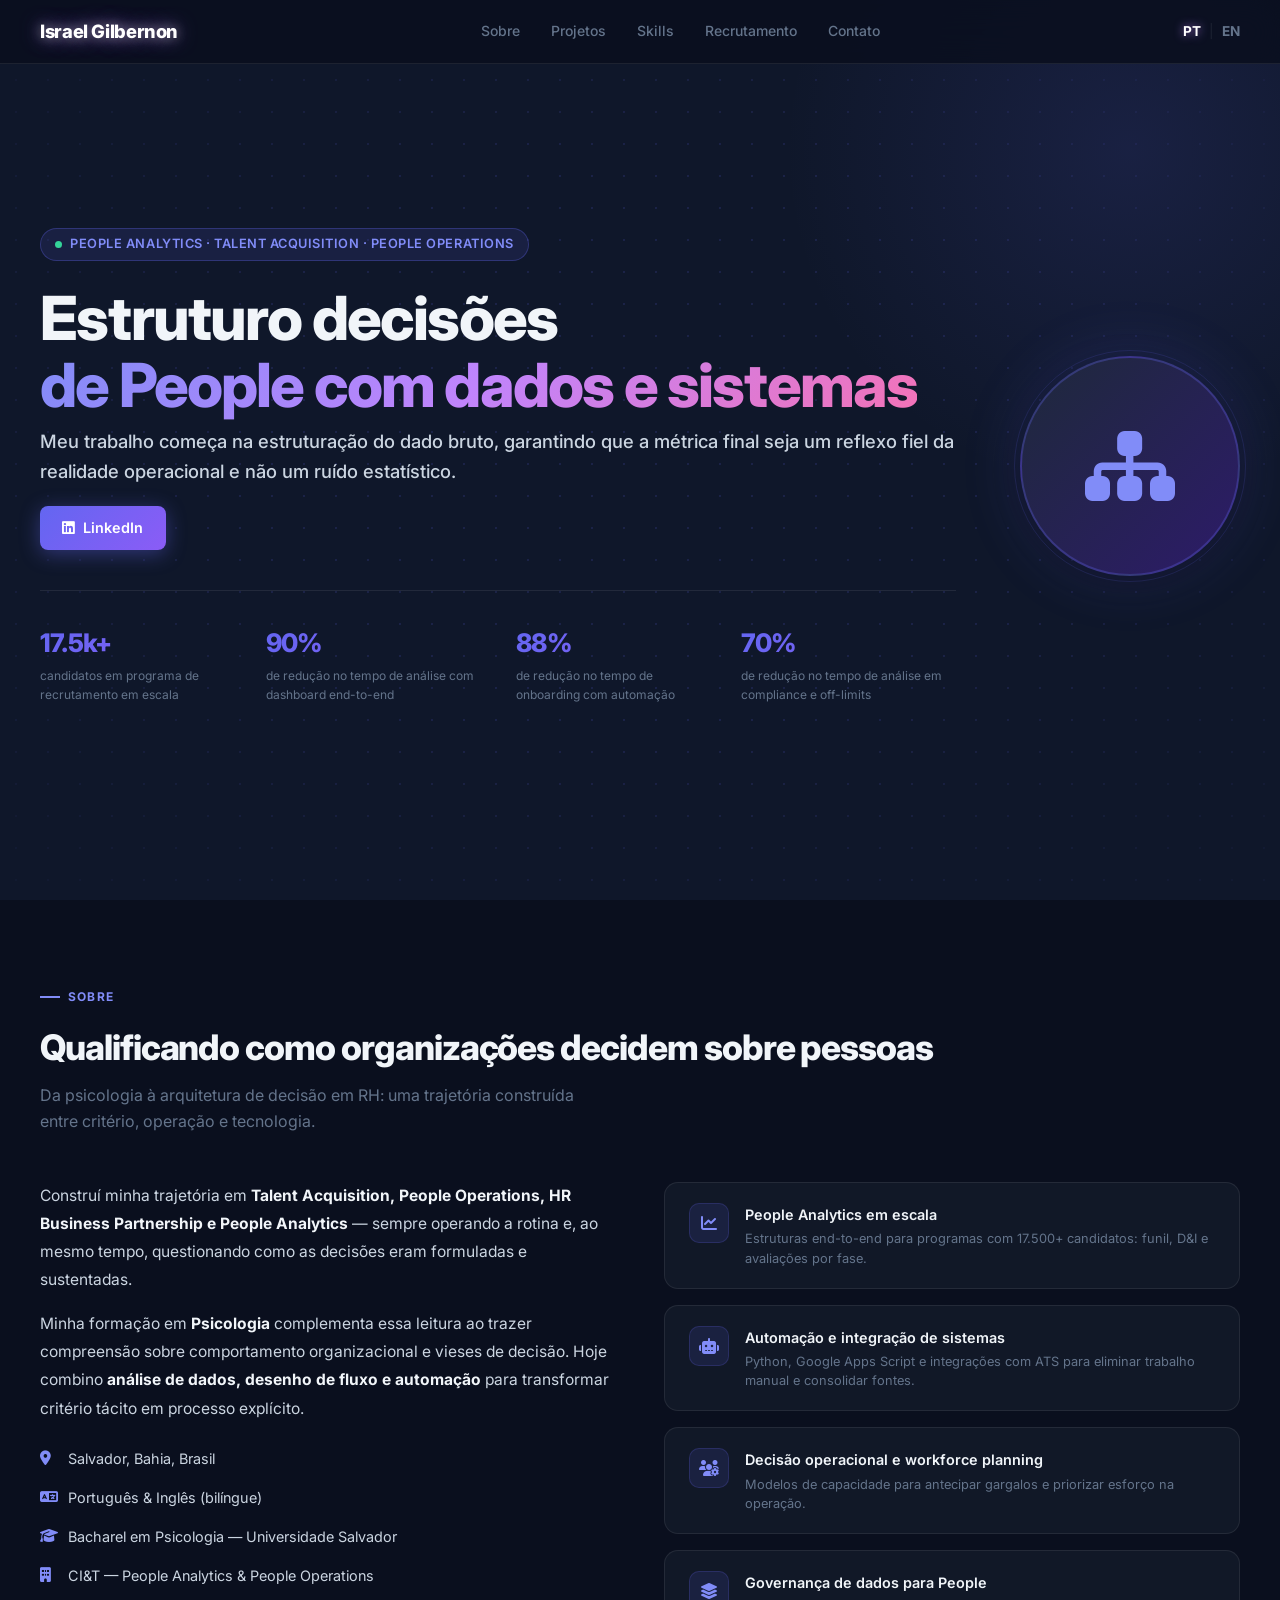
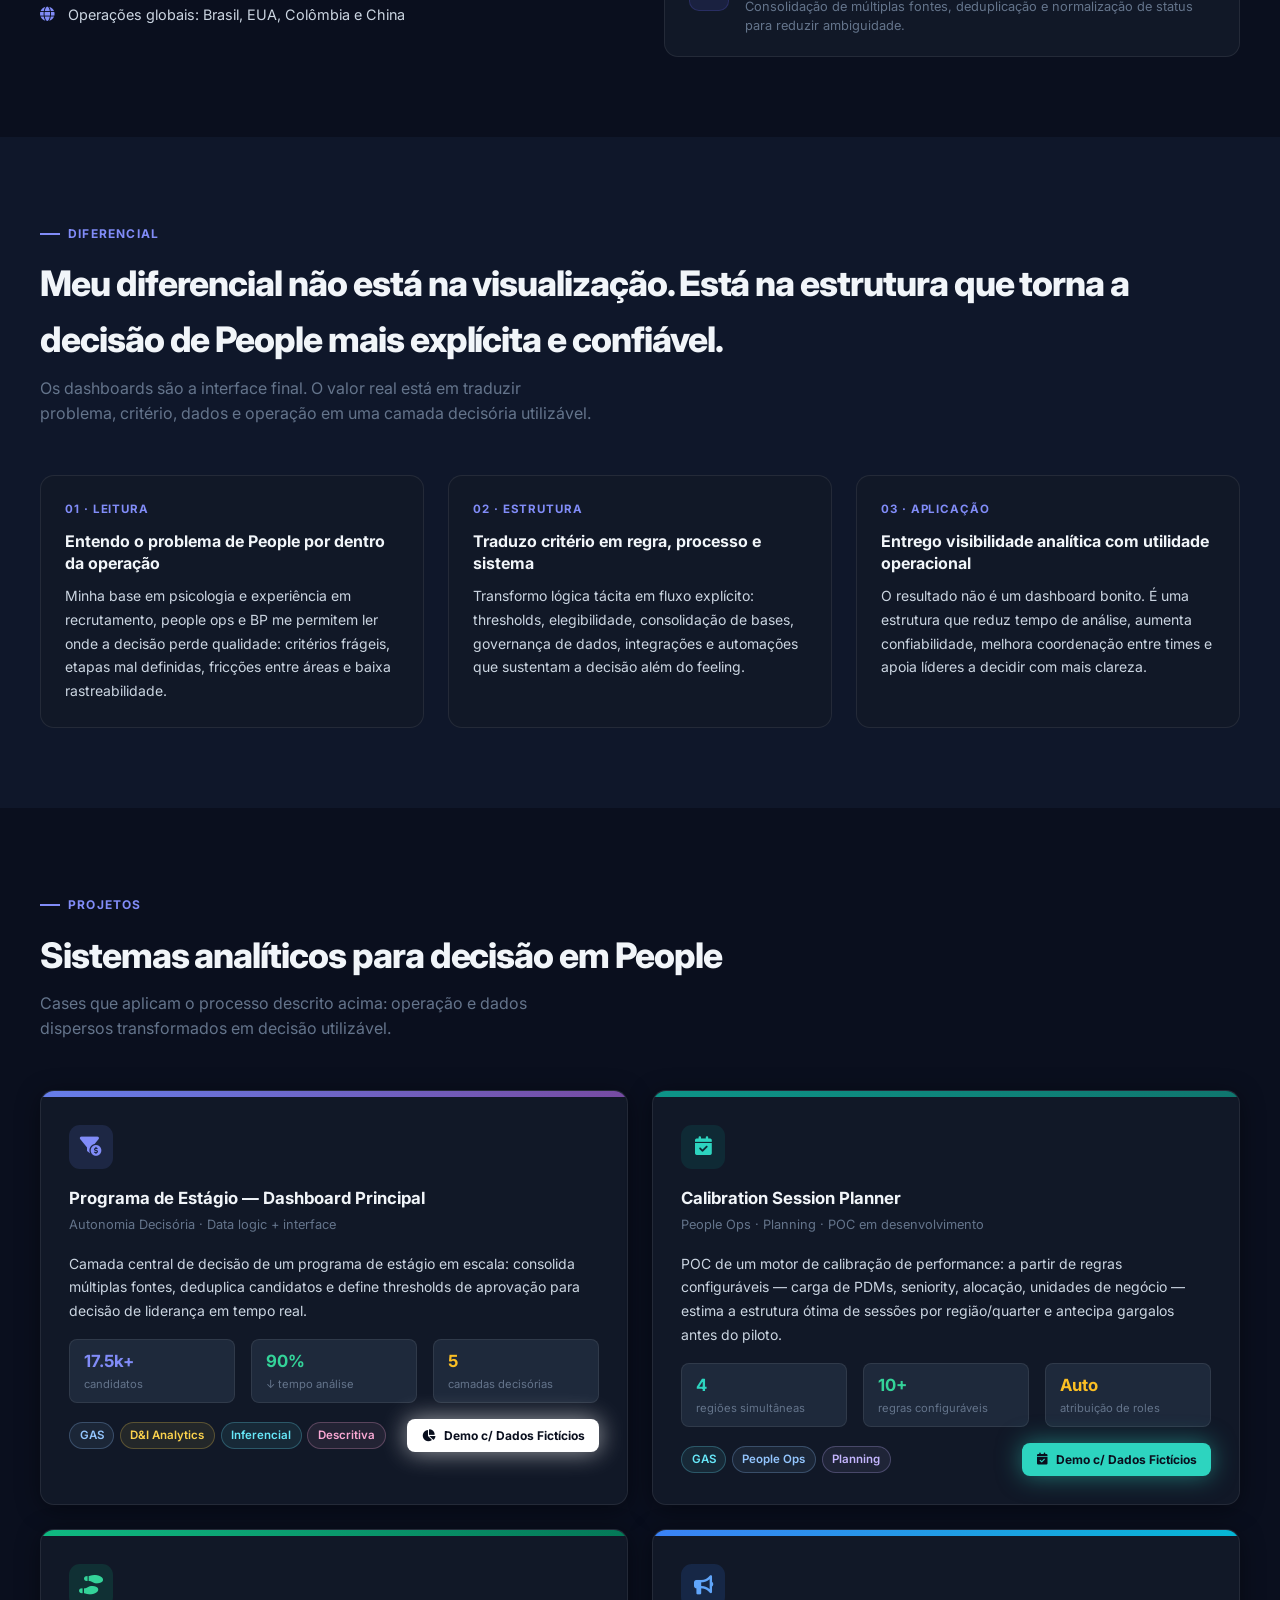
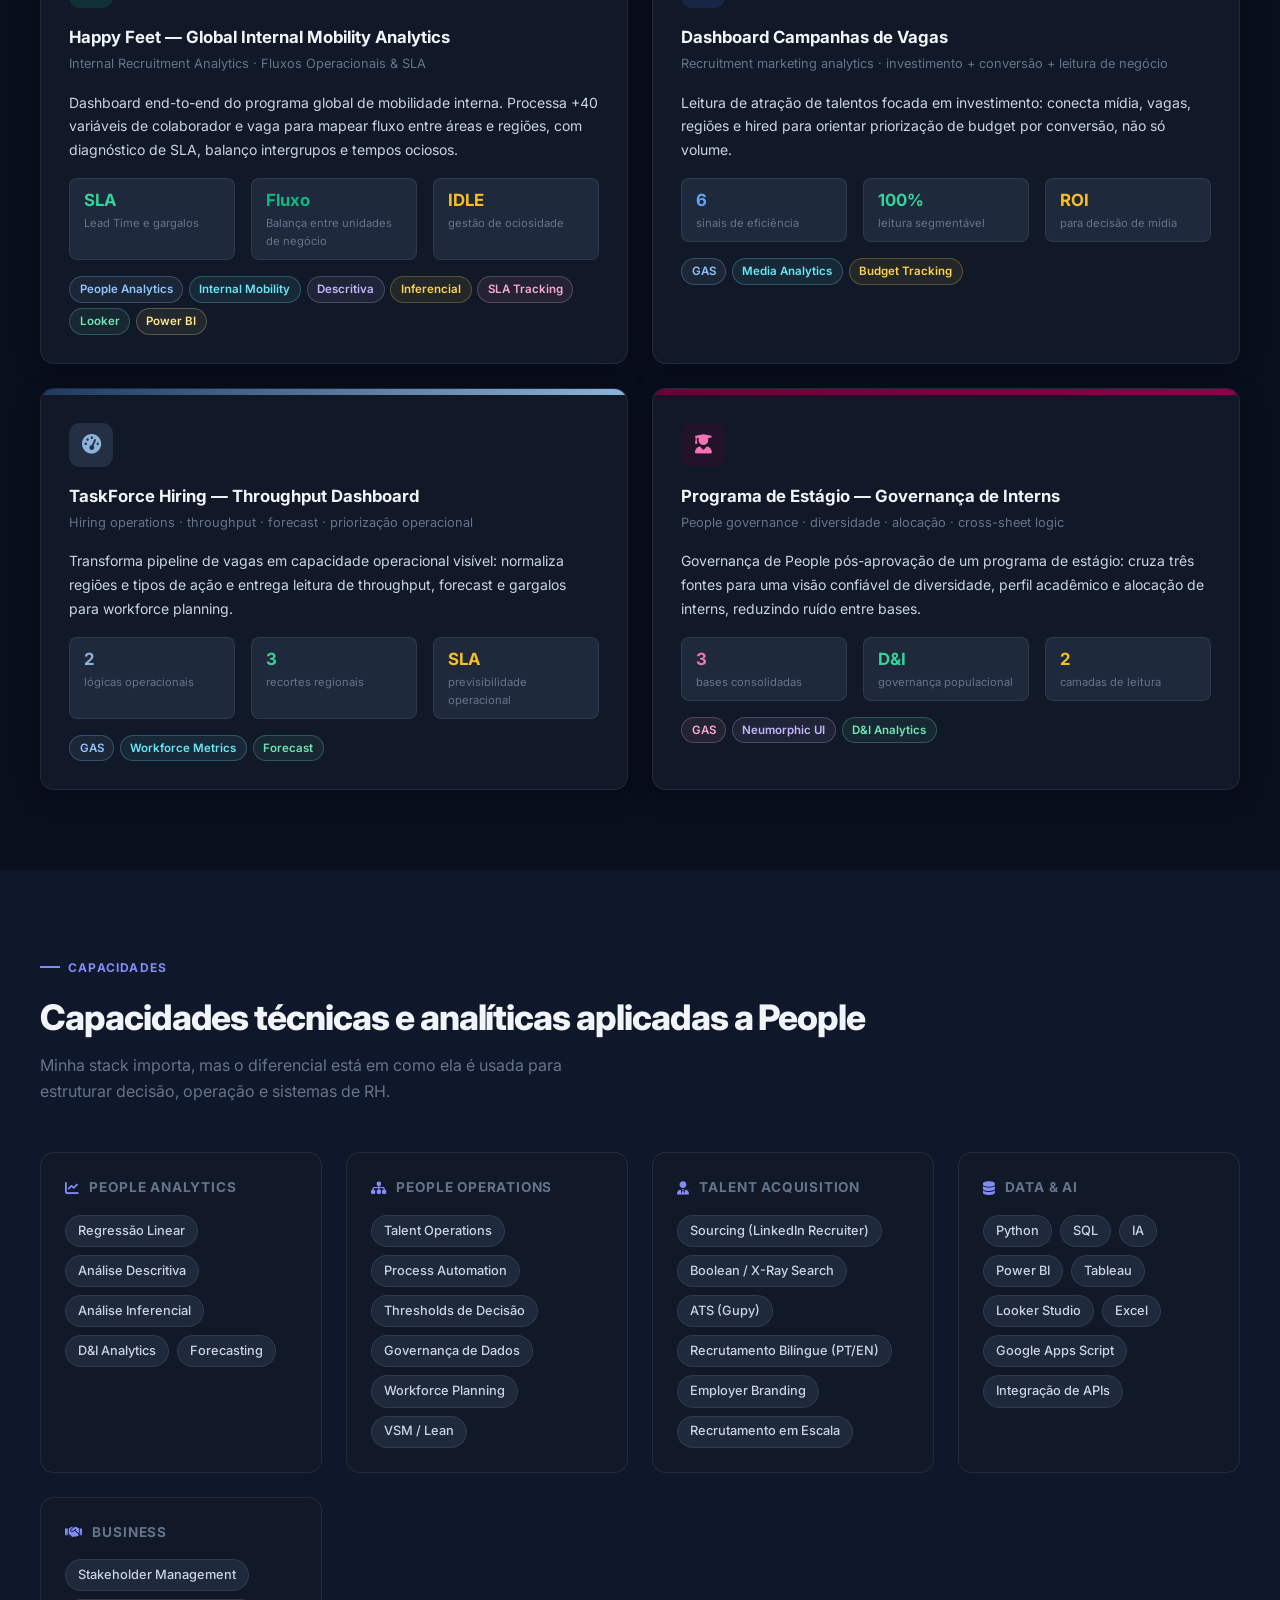
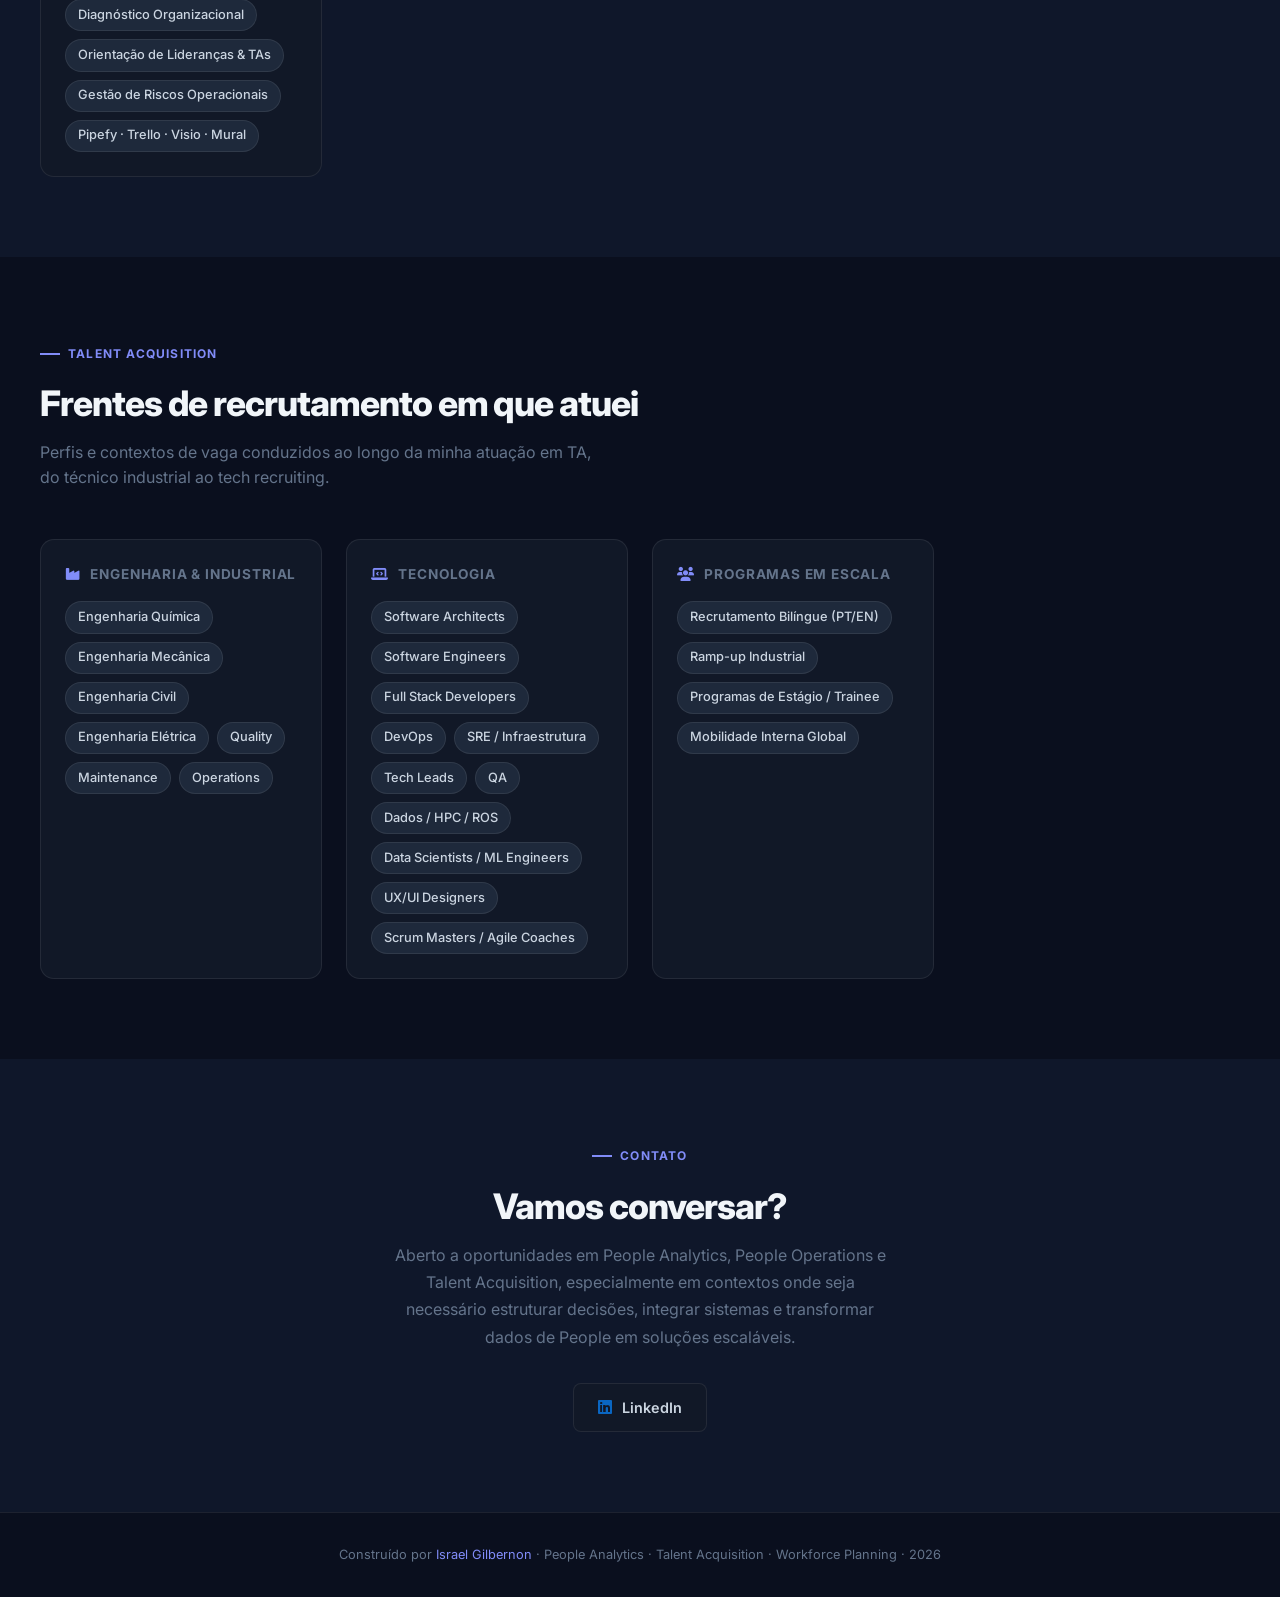
==== index.html @ f318d3e5 "Update index.html" ====
<!DOCTYPE html>
<html lang="pt-BR">
<head>
  <meta charset="UTF-8">
  <meta name="viewport" content="width=device-width, initial-scale=1.0">
  <title>Israel Gilbernon — People Analytics & Talent Acquisition</title>
  <link href="https://fonts.googleapis.com/css2?family=Inter:wght@300;400;500;600;700;800&display=swap" rel="stylesheet">
  <link rel="stylesheet" href="https://cdnjs.cloudflare.com/ajax/libs/font-awesome/6.5.0/css/all.min.css">
  <style>
    /* ═══════════════════════════════════════════════════════
       TOKENS
    ═══════════════════════════════════════════════════════ */
    :root {
      --bg:          #0a0f1e;
      --bg-2:        #0f172a;
      --bg-card:     #111827;
      --bg-card-2:   #1e293b;
      --border:      rgba(255,255,255,0.08);
      --border-h:    rgba(255,255,255,0.16);
      --text:        #f1f5f9;
      --text-mid:    #cbd5e1;
      --text-muted:  #64748b;
      --accent:      #818cf8;
      --accent-2:    #6366f1;
      --accent-glow: rgba(99,102,241,0.25);
      --success:     #34d399;
      --warning:     #fbbf24;
      --danger:      #f87171;
      --pink:        #f472b6;
      --cyan:        #22d3ee;
      --grad-1: linear-gradient(135deg, #667eea 0%, #764ba2 100%);
      --grad-2: linear-gradient(135deg, #6366f1 0%, #8b5cf6 100%);
      --grad-hero: linear-gradient(135deg, #0a0f1e 0%, #0f172a 50%, #1a0a2e 100%);
      --radius: 14px;
      --radius-sm: 8px;
      --shadow-card: 0 4px 24px rgba(0,0,0,0.4);
    }

    *, *::before, *::after { margin: 0; padding: 0; box-sizing: border-box; }

    html { scroll-behavior: smooth; }

    body {
      font-family: 'Inter', -apple-system, BlinkMacSystemFont, sans-serif;
      background: var(--bg);
      color: var(--text);
      line-height: 1.6;
      overflow-x: hidden;
    }

    /* ═══ SCROLLBAR ═══ */
    ::-webkit-scrollbar { width: 6px; }
    ::-webkit-scrollbar-track { background: var(--bg-2); }
    ::-webkit-scrollbar-thumb { background: var(--accent-2); border-radius: 3px; }

    /* ═══════════════════════════════════════════════════════
       NAV
    ═══════════════════════════════════════════════════════ */
    .nav {
      position: fixed; top: 0; left: 0; right: 0; z-index: 1000;
      background: rgba(10,15,30,0.85);
      backdrop-filter: blur(16px);
      border-bottom: 1px solid var(--border);
      padding: 0 2rem;
      height: 64px;
      display: flex; align-items: center;
      transition: background 0.3s;
    }
    .nav-inner {
      max-width: 1200px; margin: 0 auto; width: 100%;
      display: flex; justify-content: space-between; align-items: center;
    }
    .nav-logo {
      font-weight: 800; font-size: 1.15rem; letter-spacing: -0.02em;
      color: #ffffff;
      text-decoration: none;
      text-shadow: 0 0 12px rgba(255, 255, 255, 0.4), 0 0 20px rgba(192, 132, 252, 0.7);
    }
    .nav-links { display: flex; gap: 0.25rem; list-style: none; }
    .nav-links a {
      display: block; padding: 0.4rem 0.85rem;
      color: var(--text-muted); font-size: 0.875rem; font-weight: 500;
      text-decoration: none; border-radius: 6px;
      transition: color 0.2s, background 0.2s;
    }
    .nav-links a:hover { color: var(--text); background: var(--bg-card-2); }
    
    .lang-switch {
      display: flex; gap: 0.5rem; align-items: center; font-size: 0.85rem; font-weight: 700;
    }
    .lang-switch a {
      color: var(--text-muted); text-decoration: none; transition: 0.3s;
    }
    .lang-switch a.active, .lang-switch a:hover {
      color: #fff; text-shadow: 0 0 10px rgba(192, 132, 252, 0.8);
    }
    .lang-separator { color: var(--border); font-weight: 400; }

    /* ═══════════════════════════════════════════════════════
       HERO
    ═══════════════════════════════════════════════════════ */
    .hero {
      min-height: 100vh;
      background: var(--grad-hero);
      display: flex; align-items: center;
      padding: 6rem 2rem 4rem;
      position: relative; overflow: hidden;
    }
    /* grid dots background */
    .hero::before {
      content: '';
      position: absolute; inset: 0;
      background-image: radial-gradient(rgba(99,102,241,0.15) 1px, transparent 1px);
      background-size: 32px 32px;
      mask-image: radial-gradient(ellipse 80% 80% at 50% 50%, black 40%, transparent 100%);
    }
    /* glow orbs */
    .hero::after {
      content: '';
      position: absolute;
      width: 700px; height: 700px;
      background: radial-gradient(circle, rgba(99,102,241,0.12) 0%, transparent 70%);
      top: -200px; right: -200px;
      pointer-events: none;
    }
    .hero-inner {
      max-width: 1200px; margin: 0 auto; width: 100%;
      position: relative; z-index: 1;
      display: grid; grid-template-columns: 1fr auto; gap: 4rem; align-items: center;
    }
    .hero-badge {
      display: inline-flex; align-items: center; gap: 0.5rem;
      background: rgba(99,102,241,0.12); border: 1px solid rgba(99,102,241,0.3);
      color: var(--accent); padding: 0.35rem 0.9rem;
      border-radius: 100px; font-size: 0.8rem; font-weight: 600;
      letter-spacing: 0.04em; text-transform: uppercase;
      margin-bottom: 1.5rem;
    }
    .hero-badge span { width: 7px; height: 7px; background: var(--success); border-radius: 50%; animation: pulse 2s infinite; }
    @keyframes pulse { 0%,100% { opacity:1; transform:scale(1); } 50% { opacity:0.5; transform:scale(1.3); } }

    .hero h1 {
      font-size: clamp(2.4rem, 5vw, 3.8rem);
      font-weight: 800; letter-spacing: -0.03em;
      line-height: 1.1; margin-bottom: 0.5rem;
    }
    .hero h1 .grad {
      background: linear-gradient(135deg, #818cf8 0%, #c084fc 50%, #f472b6 100%);
      background-clip: text; -webkit-background-clip: text; -webkit-text-fill-color: transparent;
    }
    .hero-subtitle {
      font-size: 1.15rem; color: var(--text-mid); font-weight: 500;
      margin-bottom: 1.25rem;
    }
    .hero-desc {
      font-size: 1rem; color: var(--text-muted); max-width: 580px;
      line-height: 1.7; margin-bottom: 2rem;
    }
    .hero-ctas { display: flex; gap: 0.75rem; flex-wrap: wrap; }
    .btn {
      display: inline-flex; align-items: center; gap: 0.5rem;
      padding: 0.65rem 1.4rem; border-radius: var(--radius-sm);
      font-size: 0.9rem; font-weight: 600; text-decoration: none;
      transition: all 0.2s; cursor: pointer; border: none;
    }
    .btn-primary {
      background: var(--grad-2); color: white;
      box-shadow: 0 4px 20px rgba(99,102,241,0.4);
    }
    .btn-primary:hover { transform: translateY(-2px); box-shadow: 0 8px 30px rgba(99,102,241,0.5); }
    .btn-ghost {
      background: rgba(255,255,255,0.06); color: var(--text-mid);
      border: 1px solid var(--border);
    }
    .btn-ghost:hover { background: rgba(255,255,255,0.1); color: var(--text); border-color: var(--border-h); }

    .hero-stats {
      display: flex; gap: 2rem; margin-top: 2.5rem;
      padding-top: 2rem; border-top: 1px solid var(--border);
    }
    .hero-stat-num {
      font-size: 1.6rem; font-weight: 800; letter-spacing: -0.03em;
      background: var(--grad-2); background-clip: text; -webkit-background-clip: text; -webkit-text-fill-color: transparent;
    }
    .hero-stat-label { font-size: 0.75rem; color: var(--text-muted); margin-top: 2px; }

    .hero-avatar {
      width: 220px; height: 220px; border-radius: 50%;
      background: linear-gradient(135deg, #1e293b, #2d1b69);
      border: 2px solid rgba(99,102,241,0.3);
      display: flex; align-items: center; justify-content: center;
      font-size: 5rem; color: var(--accent);
      box-shadow: 0 0 60px rgba(99,102,241,0.2), var(--shadow-card);
      flex-shrink: 0; position: relative;
    }
    .hero-avatar::after {
      content: '';
      position: absolute; inset: -8px;
      border-radius: 50%;
      border: 1px solid rgba(99,102,241,0.15);
    }

    /* ═══════════════════════════════════════════════════════
       SHARED SECTION STYLES
    ═══════════════════════════════════════════════════════ */
    section { padding: 5rem 2rem; }
    section:nth-child(even) { background: var(--bg-2); }

    .section-inner { max-width: 1200px; margin: 0 auto; }

    .section-label {
      display: inline-flex; align-items: center; gap: 0.5rem;
      font-size: 0.75rem; font-weight: 700; letter-spacing: 0.1em;
      text-transform: uppercase; color: var(--accent);
      margin-bottom: 0.75rem;
    }
    .section-label::before {
      content: ''; display: block; width: 20px; height: 2px;
      background: var(--accent);
    }
    .section-title {
      font-size: clamp(1.6rem, 3vw, 2.2rem);
      font-weight: 800; letter-spacing: -0.03em; margin-bottom: 0.5rem;
    }
    .section-sub {
      color: var(--text-muted); font-size: 1rem; max-width: 560px; margin-bottom: 3rem;
    }

    /* ═══════════════════════════════════════════════════════
       ABOUT
    ═══════════════════════════════════════════════════════ */
    .about-grid {
      display: grid; grid-template-columns: 1fr 1fr; gap: 3rem; align-items: start;
    }
    .about-text p {
      color: var(--text-mid); line-height: 1.8; margin-bottom: 1rem; font-size: 0.975rem;
    }
    .about-text p strong { color: var(--text); }
    .about-facts { display: flex; flex-direction: column; gap: 1rem; margin-top: 1.5rem; }
    .about-fact {
      display: flex; align-items: center; gap: 0.75rem;
      font-size: 0.9rem; color: var(--text-mid);
    }
    .about-fact i { color: var(--accent); width: 16px; }

    .about-highlights { display: flex; flex-direction: column; gap: 1rem; }
    .highlight-card {
      background: var(--bg-card); border: 1px solid var(--border);
      border-radius: var(--radius); padding: 1.25rem 1.5rem;
      display: flex; gap: 1rem; align-items: flex-start;
      transition: border-color 0.2s, transform 0.2s;
    }
    .highlight-card:hover { border-color: var(--border-h); transform: translateX(4px); }
    .highlight-icon {
      width: 40px; height: 40px; border-radius: 10px;
      background: rgba(99,102,241,0.12); border: 1px solid rgba(99,102,241,0.2);
      display: flex; align-items: center; justify-content: center;
      color: var(--accent); font-size: 1rem; flex-shrink: 0;
    }
    .highlight-title { font-weight: 600; font-size: 0.9rem; margin-bottom: 0.2rem; }
    .highlight-desc { font-size: 0.8rem; color: var(--text-muted); line-height: 1.5; }

    /* ═══════════════════════════════════════════════════════
       DIFFERENTIAL
    ═══════════════════════════════════════════════════════ */
    .differential-grid {
      display: grid; grid-template-columns: repeat(3, 1fr); gap: 1.5rem;
    }
    .differential-card {
      background: var(--bg-card); border: 1px solid var(--border);
      border-radius: var(--radius); padding: 1.5rem;
      transition: border-color 0.2s, transform 0.2s;
    }
    .differential-card:hover { border-color: var(--border-h); transform: translateY(-3px); }
    .differential-step {
      font-size: 0.72rem; font-weight: 700; letter-spacing: 0.08em;
      text-transform: uppercase; color: var(--accent);
      margin-bottom: 0.8rem;
    }
    .differential-title {
      font-size: 1rem; font-weight: 700; line-height: 1.35;
      margin-bottom: 0.6rem;
    }
    .differential-desc {
      font-size: 0.875rem; color: var(--text-mid); line-height: 1.7;
    }

    /* ═══════════════════════════════════════════════════════
       TAGS
    ═══════════════════════════════════════════════════════ */
    .tag {
      font-size: 0.72rem; font-weight: 600; padding: 0.2rem 0.6rem;
      border-radius: 100px; border: 1px solid;
    }
    .tag-blue   { color: #93c5fd; border-color: rgba(147,197,253,0.25); background: rgba(147,197,253,0.08); }
    .tag-purple { color: #c4b5fd; border-color: rgba(196,181,253,0.25); background: rgba(196,181,253,0.08); }
    .tag-green  { color: #6ee7b7; border-color: rgba(110,231,183,0.25); background: rgba(110,231,183,0.08); }
    .tag-orange { color: #fcd34d; border-color: rgba(252,211,77,0.25);  background: rgba(252,211,77,0.08); }
    .tag-pink   { color: #f9a8d4; border-color: rgba(249,168,212,0.25); background: rgba(249,168,212,0.08); }
    .tag-cyan   { color: #67e8f9; border-color: rgba(103,232,249,0.25); background: rgba(103,232,249,0.08); }
    .tag-yellow { color: #fde68a; border-color: rgba(253,230,138,0.25); background: rgba(253,230,138,0.08); }

    /* ═══════════════════════════════════════════════════════
       PROJECTS
    ═══════════════════════════════════════════════════════ */
    .projects-grid {
      display: grid; grid-template-columns: repeat(auto-fill, minmax(520px, 1fr)); gap: 1.5rem;
    }
    .project-card {
      background: var(--bg-card); border: 1px solid var(--border);
      border-radius: var(--radius); overflow: hidden;
      box-shadow: var(--shadow-card);
      display: flex; flex-direction: column;
    }
    .project-banner {
      height: 6px;
    }
    .project-body { padding: 1.75rem; flex: 1; display: flex; flex-direction: column; gap: 1rem; }
    .project-header { display: flex; justify-content: space-between; align-items: flex-start; }
    .project-icon {
      width: 44px; height: 44px; border-radius: 11px;
      display: flex; align-items: center; justify-content: center;
      font-size: 1.2rem;
    }
    .project-title { font-weight: 700; font-size: 1.05rem; margin-bottom: 0.2rem; }
    .project-subtitle { font-size: 0.8rem; color: var(--text-muted); }
    .project-desc { font-size: 0.875rem; color: var(--text-mid); line-height: 1.7; }
    .project-metrics {
      display: flex; gap: 1rem; flex-wrap: wrap;
    }
    .project-metric {
      background: var(--bg-card-2); border: 1px solid var(--border);
      border-radius: 8px; padding: 0.5rem 0.85rem; flex: 1; min-width: 90px;
    }
    .project-metric-val { font-size: 1.05rem; font-weight: 700; }
    .project-metric-label { font-size: 0.7rem; color: var(--text-muted); margin-top: 1px; }
    .project-footer { display: flex; justify-content: space-between; align-items: center; flex-wrap: wrap; gap: 0.5rem; }
    .project-stack { display: flex; flex-wrap: wrap; gap: 0.35rem; }

    /* ═══════════════════════════════════════════════════════
       SKILLS
    ═══════════════════════════════════════════════════════ */
    .skills-grid { display: grid; grid-template-columns: repeat(auto-fill, minmax(260px, 1fr)); gap: 1.5rem; }
    .skills-group {
      background: var(--bg-card); border: 1px solid var(--border);
      border-radius: var(--radius); padding: 1.5rem;
      transition: border-color 0.2s;
    }
    .skills-group:hover { border-color: var(--border-h); }
    .skills-group-title {
      display: flex; align-items: center; gap: 0.6rem;
      font-size: 0.85rem; font-weight: 700; color: var(--text-muted);
      text-transform: uppercase; letter-spacing: 0.06em;
      margin-bottom: 1rem;
    }
    .skills-group-title i { color: var(--accent); }
    .skills-list { display: flex; flex-wrap: wrap; gap: 0.5rem; }
    .skill-pill {
      font-size: 0.8rem; font-weight: 500; padding: 0.3rem 0.75rem;
      border-radius: 100px; background: var(--bg-card-2);
      border: 1px solid var(--border); color: var(--text-mid);
      transition: all 0.15s;
    }
    .skill-pill:hover { border-color: var(--accent-2); color: var(--accent); background: rgba(99,102,241,0.08); }

    /* ═══════════════════════════════════════════════════════
       CONTACT
    ═══════════════════════════════════════════════════════ */
    .contact-wrapper {
      max-width: 720px; margin: 0 auto; text-align: center;
    }
    .contact-links { display: flex; justify-content: center; flex-wrap: wrap; gap: 1rem; margin-top: 2rem; }
    .contact-link {
      display: flex; align-items: center; gap: 0.6rem;
      padding: 0.75rem 1.5rem; border-radius: var(--radius-sm);
      font-size: 0.9rem; font-weight: 600; text-decoration: none;
      background: var(--bg-card); border: 1px solid var(--border);
      color: var(--text-mid); transition: all 0.2s;
    }
    .contact-link:hover { border-color: var(--accent-2); color: var(--accent); background: rgba(99,102,241,0.08); transform: translateY(-2px); }
    .contact-link i { font-size: 1rem; }

    /* ═══════════════════════════════════════════════════════
       FOOTER
    ═══════════════════════════════════════════════════════ */
    footer {
      background: var(--bg); border-top: 1px solid var(--border);
      padding: 2rem; text-align: center;
      font-size: 0.8rem; color: var(--text-muted);
    }
    footer span { color: var(--accent); }

    /* ═══════════════════════════════════════════════════════
       ANIMATIONS
    ═══════════════════════════════════════════════════════ */
    .fade-up {
      opacity: 0; transform: translateY(24px);
      transition: opacity 0.6s ease, transform 0.6s ease;
    }
    .fade-up.visible { opacity: 1; transform: translateY(0); }

    /* ═══════════════════════════════════════════════════════
       RESPONSIVE
    ═══════════════════════════════════════════════════════ */
    @media (max-width: 900px) {
      .hero-inner { grid-template-columns: 1fr; }
      .hero-avatar { display: none; }
      .about-grid { grid-template-columns: 1fr; }
      .differential-grid { grid-template-columns: 1fr; }
      .projects-grid { grid-template-columns: 1fr; }
    }
    @media (max-width: 640px) {
      .hero-stats { flex-wrap: wrap; gap: 1.25rem; }
      .nav-links { display: none; }
    }
  </style>
</head>
<body>

  <!-- ═══ NAV ═══ -->
  <nav class="nav">
    <div class="nav-inner">
      <a class="nav-logo" href="#">Israel Gilbernon</a>
      <ul class="nav-links">
        <li><a href="#sobre">Sobre</a></li>
        <li><a href="#projetos">Projetos</a></li>
        <li><a href="#skills">Skills</a></li>
        <li><a href="#recrutamento">Recrutamento</a></li>
        <li><a href="#contato">Contato</a></li>
      </ul>
      <div class="lang-switch">
        <a href="index.html" class="active">PT</a>
        <span class="lang-separator">|</span>
        <a href="index-en.html">EN</a>
      </div>
    </div>
  </nav>

  <!-- ═══ HERO ═══ -->
  <section class="hero" id="inicio">
    <div class="hero-inner">
      <div class="hero-content">
        <div class="hero-badge">
          <span></span>
          People Analytics · Talent Acquisition · People Operations
        </div>
        <h1>
          Estruturo decisões<br>
          <span class="grad">de People com dados e sistemas</span>
        </h1>
        <div class="hero-subtitle">Meu trabalho começa na estruturação do dado bruto, garantindo que a métrica final seja um reflexo fiel da realidade operacional e não um ruído estatístico.</div>
        <div class="hero-ctas">
          <a class="btn btn-primary" href="https://www.linkedin.com/in/gilbernon" target="_blank" rel="noopener">
            <i class="fab fa-linkedin"></i> LinkedIn
          </a>
        </div>

        <div class="hero-stats">
          <div>
            <div class="hero-stat-num">17.5k+</div>
            <div class="hero-stat-label">candidatos em programa de recrutamento em escala</div>
          </div>
          <div>
            <div class="hero-stat-num">90%</div>
            <div class="hero-stat-label">de redução no tempo de análise com dashboard end-to-end</div>
          </div>
          <div>
            <div class="hero-stat-num">88%</div>
            <div class="hero-stat-label">de redução no tempo de onboarding com automação</div>
          </div>
          <div>
            <div class="hero-stat-num">70%</div>
            <div class="hero-stat-label">de redução no tempo de análise em compliance e off-limits</div>
          </div>
        </div>

      </div>
      <div class="hero-avatar">
        <i class="fas fa-sitemap"></i>
      </div>
    </div>
  </section>

  <!-- ═══ SOBRE ═══ -->
  <section id="sobre">
    <div class="section-inner">
      <div class="section-label">Sobre</div>
      <h2 class="section-title">Qualificando como organizações decidem sobre pessoas</h2>
      <p class="section-sub">Da psicologia à arquitetura de decisão em RH: uma trajetória construída entre critério, operação e tecnologia.</p>

      <div class="about-grid fade-up">
        <div class="about-text">
          <p>
            Construí minha trajetória em <strong>Talent Acquisition, People Operations, HR Business Partnership e People Analytics</strong> — sempre operando a rotina e, ao mesmo tempo, questionando como as decisões eram formuladas e sustentadas.
          </p>
          <p>
            Minha formação em <strong>Psicologia</strong> complementa essa leitura ao trazer compreensão sobre comportamento organizacional e vieses de decisão. Hoje combino <strong>análise de dados, desenho de fluxo e automação</strong> para transformar critério tácito em processo explícito.
          </p>
          <div class="about-facts">
            <div class="about-fact"><i class="fas fa-map-marker-alt"></i> Salvador, Bahia, Brasil</div>
            <div class="about-fact"><i class="fas fa-language"></i> Português & Inglês (bilíngue)</div>
            <div class="about-fact"><i class="fas fa-graduation-cap"></i> Bacharel em Psicologia — Universidade Salvador</div>
            <div class="about-fact"><i class="fas fa-building"></i> CI&T — People Analytics & People Operations</div>
            <div class="about-fact"><i class="fas fa-globe"></i> Operações globais: Brasil, EUA, Colômbia e China</div>
          </div>
        </div>
        <div class="about-highlights">
          <div class="highlight-card">
            <div class="highlight-icon"><i class="fas fa-chart-line"></i></div>
            <div>
              <div class="highlight-title">People Analytics em escala</div>
              <div class="highlight-desc">Estruturas end-to-end para programas com 17.500+ candidatos: funil, D&I e avaliações por fase.</div>
            </div>
          </div>
          <div class="highlight-card">
            <div class="highlight-icon"><i class="fas fa-robot"></i></div>
            <div>
              <div class="highlight-title">Automação e integração de sistemas</div>
              <div class="highlight-desc">Python, Google Apps Script e integrações com ATS para eliminar trabalho manual e consolidar fontes.</div>
            </div>
          </div>
          <div class="highlight-card">
            <div class="highlight-icon"><i class="fas fa-users-gear"></i></div>
            <div>
              <div class="highlight-title">Decisão operacional e workforce planning</div>
              <div class="highlight-desc">Modelos de capacidade para antecipar gargalos e priorizar esforço na operação.</div>
            </div>
          </div>
          <div class="highlight-card">
            <div class="highlight-icon"><i class="fas fa-layer-group"></i></div>
            <div>
              <div class="highlight-title">Governança de dados para People</div>
              <div class="highlight-desc">Consolidação de múltiplas fontes, deduplicação e normalização de status para reduzir ambiguidade.</div>
            </div>
          </div>
        </div>
      </div>
    </div>
  </section>

  <!-- ═══ DIFERENCIAL ═══ -->
  <section id="diferencial">
    <div class="section-inner">
      <div class="section-label">Diferencial</div>
      <h2 class="section-title">Meu diferencial não está na visualização. Está na estrutura que torna a decisão de People mais explícita e confiável.</h2>
      <p class="section-sub">Os dashboards são a interface final. O valor real está em traduzir problema, critério, dados e operação em uma camada decisória utilizável.</p>

      <div class="differential-grid fade-up">
        <div class="differential-card">
          <div class="differential-step">01 · Leitura</div>
          <div class="differential-title">Entendo o problema de People por dentro da operação</div>
          <div class="differential-desc">Minha base em psicologia e experiência em recrutamento, people ops e BP me permitem ler onde a decisão perde qualidade: critérios frágeis, etapas mal definidas, fricções entre áreas e baixa rastreabilidade.</div>
        </div>
        <div class="differential-card">
          <div class="differential-step">02 · Estrutura</div>
          <div class="differential-title">Traduzo critério em regra, processo e sistema</div>
          <div class="differential-desc">Transformo lógica tácita em fluxo explícito: thresholds, elegibilidade, consolidação de bases, governança de dados, integrações e automações que sustentam a decisão além do feeling.</div>
        </div>
        <div class="differential-card">
          <div class="differential-step">03 · Aplicação</div>
          <div class="differential-title">Entrego visibilidade analítica com utilidade operacional</div>
          <div class="differential-desc">O resultado não é um dashboard bonito. É uma estrutura que reduz tempo de análise, aumenta confiabilidade, melhora coordenação entre times e apoia líderes a decidir com mais clareza.</div>
        </div>
      </div>
    </div>
  </section>

  <!-- ═══ PROJETOS ═══ -->
  <section id="projetos">
    <div class="section-inner">
      <div class="section-label">Projetos</div>
      <h2 class="section-title">Sistemas analíticos para decisão em People</h2>
      <p class="section-sub">Cases que aplicam o processo descrito acima: operação e dados dispersos transformados em decisão utilizável.</p>

      <div class="projects-grid fade-up">

        <!-- NextGen 2026 -->
        <div class="project-card">
          <div class="project-banner" style="background: linear-gradient(90deg, #667eea, #764ba2);"></div>
          <div class="project-body">
            <div class="project-header">
              <div class="project-icon" style="background: rgba(102,126,234,0.15); color: #818cf8;">
                <i class="fas fa-funnel-dollar"></i>
              </div>
            </div>
            <div>
              <div class="project-title">Programa de Estágio — Dashboard Principal</div>
              <div class="project-subtitle">Autonomia Decisória · Data logic + interface</div>
            </div>
            <p class="project-desc">
              Camada central de decisão de um programa de estágio em escala: consolida múltiplas fontes, deduplica candidatos e define thresholds de aprovação para decisão de liderança em tempo real.
            </p>
            <div class="project-metrics">
              <div class="project-metric">
                <div class="project-metric-val" style="color:#818cf8;">17.5k+</div>
                <div class="project-metric-label">candidatos</div>
              </div>
              <div class="project-metric">
                <div class="project-metric-val" style="color:#34d399;">90%</div>
                <div class="project-metric-label">↓ tempo análise</div>
              </div>
              <div class="project-metric">
                <div class="project-metric-val" style="color:#fbbf24;">5</div>
                  <div class="project-metric-label">camadas decisórias</div>
              </div>
            </div>
            <div class="project-footer">
              <div class="project-stack">
                <span class="tag tag-blue">GAS</span>
                <span class="tag tag-orange">D&I Analytics</span>
                <span class="tag tag-cyan">Inferencial</span>
                <span class="tag tag-pink">Descritiva</span>
              </div>
              <a href="nextgen-demo.html" class="btn" style="background: #ffffff; color: #0a0f1e; padding: 0.45rem 0.9rem; font-size: 0.75rem; font-weight: 700; border: none; border-radius: 8px; box-shadow: 0 0 25px rgba(255,255,255,0.6);" onmouseover="this.style.boxShadow='0 0 35px rgba(255,255,255,0.9)'" onmouseout="this.style.boxShadow='0 0 25px rgba(255,255,255,0.6)'">
                <i class="fas fa-chart-pie"></i> Demo c/ Dados Fictícios
              </a>
            </div>
          </div>
        </div>

        <!-- Calibration Session Planner -->
        <div class="project-card">
          <div class="project-banner" style="background: linear-gradient(90deg, #0d9488, #0f766e);"></div>
          <div class="project-body">
            <div class="project-header">
              <div class="project-icon" style="background: rgba(13,148,136,0.15); color: #2dd4bf;">
                <i class="fas fa-calendar-check"></i>
              </div>
            </div>
            <div>
              <div class="project-title">Calibration Session Planner</div>
              <div class="project-subtitle">People Ops · Planning · POC em desenvolvimento</div>
            </div>
            <p class="project-desc">
              POC de um motor de calibração de performance: a partir de regras configuráveis — carga de PDMs, seniority, alocação, unidades de negócio — estima a estrutura ótima de sessões por região/quarter e antecipa gargalos antes do piloto.
            </p>
            <div class="project-metrics">
              <div class="project-metric">
                <div class="project-metric-val" style="color:#2dd4bf;">4</div>
                <div class="project-metric-label">regiões simultâneas</div>
              </div>
              <div class="project-metric">
                <div class="project-metric-val" style="color:#34d399;">10+</div>
                <div class="project-metric-label">regras configuráveis</div>
              </div>
              <div class="project-metric">
                <div class="project-metric-val" style="color:#fbbf24;">Auto</div>
                <div class="project-metric-label">atribuição de roles</div>
              </div>
            </div>
            <div class="project-footer">
              <div class="project-stack">
                <span class="tag tag-cyan">GAS</span>
                <span class="tag tag-blue">People Ops</span>
                <span class="tag tag-purple">Planning</span>
              </div>
              <a href="calibration-demo.html" class="btn" style="background: #2dd4bf; color: #0a0f1e; padding: 0.45rem 0.9rem; font-size: 0.75rem; font-weight: 700; border: none; border-radius: 8px; box-shadow: 0 0 25px rgba(45,212,191,0.5);" onmouseover="this.style.boxShadow='0 0 35px rgba(45,212,191,0.8)'" onmouseout="this.style.boxShadow='0 0 25px rgba(45,212,191,0.5)'">
                <i class="fas fa-calendar-check"></i> Demo c/ Dados Fictícios
              </a>
            </div>
          </div>
        </div>

        <!-- Happy Feet Global Mobility -->
        <div class="project-card">
          <div class="project-banner" style="background: linear-gradient(90deg, #10b981, #047857);"></div>
          <div class="project-body">
            <div class="project-header">
              <div class="project-icon" style="background: rgba(16, 185, 129, 0.15); color: #34d399;">
                <i class="fas fa-shoe-prints"></i>
              </div>
            </div>
            <div>
              <div class="project-title">Happy Feet — Global Internal Mobility Analytics</div>
              <div class="project-subtitle">Internal Recruitment Analytics · Fluxos Operacionais & SLA</div>
            </div>
            <p class="project-desc">
              Dashboard end-to-end do programa global de mobilidade interna. Processa +40 variáveis de colaborador e vaga para mapear fluxo entre áreas e regiões, com diagnóstico de SLA, balanço intergrupos e tempos ociosos.
            </p>
            <div class="project-metrics">
              <div class="project-metric">
                <div class="project-metric-val" style="color:#34d399;">SLA</div>
                  <div class="project-metric-label">Lead Time e gargalos</div>
              </div>
              <div class="project-metric">
                <div class="project-metric-val" style="color:#10b981;">Fluxo</div>
                  <div class="project-metric-label">Balança entre unidades de negócio</div>
              </div>
              <div class="project-metric">
                <div class="project-metric-val" style="color:#fbbf24;">IDLE</div>
                  <div class="project-metric-label">gestão de ociosidade</div>
              </div>
            </div>
            <div class="project-footer">
              <div class="project-stack">
                <span class="tag tag-blue">People Analytics</span>
                <span class="tag tag-cyan">Internal Mobility</span>
                <span class="tag tag-purple">Descritiva</span>
                <span class="tag tag-orange">Inferencial</span>
                <span class="tag tag-pink">SLA Tracking</span>
                <span class="tag tag-green">Looker</span>
                <span class="tag tag-yellow">Power BI</span>
              </div>
            </div>
          </div>
        </div>

        <!-- Dashboard Campanhas -->
        <div class="project-card">
          <div class="project-banner" style="background: linear-gradient(90deg, #3b82f6, #06b6d4);"></div>
          <div class="project-body">
            <div class="project-header">
              <div class="project-icon" style="background: rgba(59,130,246,0.15); color: #60a5fa;">
                <i class="fas fa-bullhorn"></i>
              </div>
            </div>
            <div>
              <div class="project-title">Dashboard Campanhas de Vagas</div>
              <div class="project-subtitle">Recruitment marketing analytics · investimento + conversão + leitura de negócio</div>
            </div>
            <p class="project-desc">
              Leitura de atração de talentos focada em investimento: conecta mídia, vagas, regiões e hired para orientar priorização de budget por conversão, não só volume.
            </p>
            <div class="project-metrics">
              <div class="project-metric">
                <div class="project-metric-val" style="color:#60a5fa;">6</div>
                  <div class="project-metric-label">sinais de eficiência</div>
              </div>
              <div class="project-metric">
                <div class="project-metric-val" style="color:#34d399;">100%</div>
                  <div class="project-metric-label">leitura segmentável</div>
              </div>
              <div class="project-metric">
                <div class="project-metric-val" style="color:#fbbf24;">ROI</div>
                  <div class="project-metric-label">para decisão de mídia</div>
              </div>
            </div>
            <div class="project-footer">
              <div class="project-stack">
                <span class="tag tag-blue">GAS</span>
                <span class="tag tag-cyan">Media Analytics</span>
                <span class="tag tag-orange">Budget Tracking</span>
              </div>
            </div>
          </div>
        </div>

        <!-- Throughput -->
        <div class="project-card">
          <div class="project-banner" style="background: linear-gradient(90deg, #1e3a5f, #8CB3D9);"></div>
          <div class="project-body">
            <div class="project-header">
              <div class="project-icon" style="background: rgba(140,179,217,0.15); color: #8CB3D9;">
                <i class="fas fa-tachometer-alt"></i>
              </div>
            </div>
            <div>
              <div class="project-title">TaskForce Hiring — Throughput Dashboard</div>
              <div class="project-subtitle">Hiring operations · throughput · forecast · priorização operacional</div>
            </div>
            <p class="project-desc">
              Transforma pipeline de vagas em capacidade operacional visível: normaliza regiões e tipos de ação e entrega leitura de throughput, forecast e gargalos para workforce planning.
            </p>
            <div class="project-metrics">
              <div class="project-metric">
                <div class="project-metric-val" style="color:#8CB3D9;">2</div>
                  <div class="project-metric-label">lógicas operacionais</div>
              </div>
              <div class="project-metric">
                <div class="project-metric-val" style="color:#34d399;">3</div>
                  <div class="project-metric-label">recortes regionais</div>
              </div>
              <div class="project-metric">
                <div class="project-metric-val" style="color:#fbbf24;">SLA</div>
                  <div class="project-metric-label">previsibilidade operacional</div>
              </div>
            </div>
            <div class="project-footer">
              <div class="project-stack">
                <span class="tag tag-blue">GAS</span>
                <span class="tag tag-cyan">Workforce Metrics</span>
                <span class="tag tag-green">Forecast</span>
              </div>
            </div>
          </div>
        </div>

        <!-- BPs NextGen -->
        <div class="project-card">
          <div class="project-banner" style="background: linear-gradient(90deg, #690037, #8C0049);"></div>
          <div class="project-body">
            <div class="project-header">
              <div class="project-icon" style="background: rgba(105,0,55,0.2); color: #f472b6;">
                <i class="fas fa-user-graduate"></i>
              </div>
            </div>
            <div>
              <div class="project-title">Programa de Estágio — Governança de Interns</div>
              <div class="project-subtitle">People governance · diversidade · alocação · cross-sheet logic</div>
            </div>
            <p class="project-desc">
              Governança de People pós-aprovação de um programa de estágio: cruza três fontes para uma visão confiável de diversidade, perfil acadêmico e alocação de interns, reduzindo ruído entre bases.
            </p>
            <div class="project-metrics">
              <div class="project-metric">
                <div class="project-metric-val" style="color:#f472b6;">3</div>
                  <div class="project-metric-label">bases consolidadas</div>
              </div>
              <div class="project-metric">
                <div class="project-metric-val" style="color:#34d399;">D&I</div>
                  <div class="project-metric-label">governança populacional</div>
              </div>
              <div class="project-metric">
                <div class="project-metric-val" style="color:#fbbf24;">2</div>
                  <div class="project-metric-label">camadas de leitura</div>
              </div>
            </div>
            <div class="project-footer">
              <div class="project-stack">
                <span class="tag tag-pink">GAS</span>
                <span class="tag tag-purple">Neumorphic UI</span>
                <span class="tag tag-green">D&I Analytics</span>
              </div>
            </div>
          </div>
        </div>


      </div>
    </div>
  </section>

  <!-- ═══ SKILLS ═══ -->
  <section id="skills">
    <div class="section-inner">
      <div class="section-label">Capacidades</div>
      <h2 class="section-title">Capacidades técnicas e analíticas aplicadas a People</h2>
      <p class="section-sub">Minha stack importa, mas o diferencial está em como ela é usada para estruturar decisão, operação e sistemas de RH.</p>

      <div class="skills-grid fade-up">

        <div class="skills-group">
          <div class="skills-group-title"><i class="fas fa-chart-line"></i> People Analytics</div>
          <div class="skills-list">
            <span class="skill-pill">Regressão Linear</span>
            <span class="skill-pill">Análise Descritiva</span>
            <span class="skill-pill">Análise Inferencial</span>
            <span class="skill-pill">D&I Analytics</span>
            <span class="skill-pill">Forecasting</span>
          </div>
        </div>

        <div class="skills-group">
          <div class="skills-group-title"><i class="fas fa-sitemap"></i> People Operations</div>
          <div class="skills-list">
            <span class="skill-pill">Talent Operations</span>
            <span class="skill-pill">Process Automation</span>
            <span class="skill-pill">Thresholds de Decisão</span>
            <span class="skill-pill">Governança de Dados</span>
            <span class="skill-pill">Workforce Planning</span>
            <span class="skill-pill">VSM / Lean</span>
          </div>
        </div>

        <div class="skills-group">
          <div class="skills-group-title"><i class="fas fa-user-tie"></i> Talent Acquisition</div>
          <div class="skills-list">
            <span class="skill-pill">Sourcing (LinkedIn Recruiter)</span>
            <span class="skill-pill">Boolean / X-Ray Search</span>
            <span class="skill-pill">ATS (Gupy)</span>
            <span class="skill-pill">Recrutamento Bilíngue (PT/EN)</span>
            <span class="skill-pill">Employer Branding</span>
            <span class="skill-pill">Recrutamento em Escala</span>
          </div>
        </div>

        <div class="skills-group">
          <div class="skills-group-title"><i class="fas fa-database"></i> Data & AI</div>
          <div class="skills-list">
            <span class="skill-pill">Python</span>
            <span class="skill-pill">SQL</span>
            <span class="skill-pill">IA</span>
            <span class="skill-pill">Power BI</span>
            <span class="skill-pill">Tableau</span>
            <span class="skill-pill">Looker Studio</span>
            <span class="skill-pill">Excel</span>
            <span class="skill-pill">Google Apps Script</span>
            <span class="skill-pill">Integração de APIs</span>
          </div>
        </div>

        <div class="skills-group">
          <div class="skills-group-title"><i class="fas fa-handshake"></i> Business</div>
          <div class="skills-list">
            <span class="skill-pill">Stakeholder Management</span>
            <span class="skill-pill">Diagnóstico Organizacional</span>
            <span class="skill-pill">Orientação de Lideranças & TAs</span>
            <span class="skill-pill">Gestão de Riscos Operacionais</span>
            <span class="skill-pill">Pipefy · Trello · Visio · Mural</span>
          </div>
        </div>

      </div>
    </div>
  </section>

  <!-- ═══ FRENTES DE RECRUTAMENTO ═══ -->
  <section id="recrutamento">
    <div class="section-inner">
      <div class="section-label">Talent Acquisition</div>
      <h2 class="section-title">Frentes de recrutamento em que atuei</h2>
      <p class="section-sub">Perfis e contextos de vaga conduzidos ao longo da minha atuação em TA, do técnico industrial ao tech recruiting.</p>

      <div class="skills-grid fade-up">

        <div class="skills-group">
          <div class="skills-group-title"><i class="fas fa-industry"></i> Engenharia & Industrial</div>
          <div class="skills-list">
            <span class="skill-pill">Engenharia Química</span>
            <span class="skill-pill">Engenharia Mecânica</span>
            <span class="skill-pill">Engenharia Civil</span>
            <span class="skill-pill">Engenharia Elétrica</span>
            <span class="skill-pill">Quality</span>
            <span class="skill-pill">Maintenance</span>
            <span class="skill-pill">Operations</span>
          </div>
        </div>

        <div class="skills-group">
          <div class="skills-group-title"><i class="fas fa-laptop-code"></i> Tecnologia</div>
          <div class="skills-list">
            <span class="skill-pill">Software Architects</span>
            <span class="skill-pill">Software Engineers</span>
            <span class="skill-pill">Full Stack Developers</span>
            <span class="skill-pill">DevOps</span>
            <span class="skill-pill">SRE / Infraestrutura</span>
            <span class="skill-pill">Tech Leads</span>
            <span class="skill-pill">QA</span>
            <span class="skill-pill">Dados / HPC / ROS</span>
            <span class="skill-pill">Data Scientists / ML Engineers</span>
            <span class="skill-pill">UX/UI Designers</span>
            <span class="skill-pill">Scrum Masters / Agile Coaches</span>
          </div>
        </div>

        <div class="skills-group">
          <div class="skills-group-title"><i class="fas fa-users"></i> Programas em Escala</div>
          <div class="skills-list">
            <span class="skill-pill">Recrutamento Bilíngue (PT/EN)</span>
            <span class="skill-pill">Ramp-up Industrial</span>
            <span class="skill-pill">Programas de Estágio / Trainee</span>
            <span class="skill-pill">Mobilidade Interna Global</span>
          </div>
        </div>

      </div>
    </div>
  </section>

  <!-- ═══ CONTATO ═══ -->
  <section id="contato">
    <div class="section-inner">
      <div class="contact-wrapper fade-up">
        <div class="section-label" style="justify-content: center;">Contato</div>
        <h2 class="section-title">Vamos conversar?</h2>
        <p style="color: var(--text-muted); font-size: 1rem; line-height: 1.7; max-width: 500px; margin: 0 auto;">
          Aberto a oportunidades em People Analytics, People Operations e Talent Acquisition, especialmente em contextos onde seja necessário estruturar decisões, integrar sistemas e transformar dados de People em soluções escaláveis.
        </p>
        <div class="contact-links">
          <a class="contact-link" href="https://www.linkedin.com/in/gilbernon" target="_blank" rel="noopener">
            <i class="fab fa-linkedin" style="color: #0a66c2;"></i> LinkedIn
          </a>
        </div>
      </div>
    </div>
  </section>

  <!-- ═══ FOOTER ═══ -->
  <footer>
    <p>Construído por <span>Israel Gilbernon</span> · People Analytics · Talent Acquisition · Workforce Planning · 2026</p>
  </footer>

  <script>
    // Scroll animations
    const observer = new IntersectionObserver((entries) => {
      entries.forEach(e => {
        if (e.isIntersecting) {
          e.target.classList.add('visible');
        }
      });
    }, { threshold: 0.1 });

    document.querySelectorAll('.fade-up').forEach(el => observer.observe(el));

    // Nav scroll effect
    window.addEventListener('scroll', () => {
      const nav = document.querySelector('.nav');
      nav.style.background = window.scrollY > 60
        ? 'rgba(10,15,30,0.97)'
        : 'rgba(10,15,30,0.85)';
    });

    // Active nav link
    const sections = document.querySelectorAll('section[id]');
    const navLinks = document.querySelectorAll('.nav-links a');
    window.addEventListener('scroll', () => {
      let current = '';
      sections.forEach(s => {
        if (window.scrollY >= s.offsetTop - 100) current = s.getAttribute('id');
      });
      navLinks.forEach(a => {
        a.style.color = a.getAttribute('href') === `#${current}` ? 'var(--accent)' : '';
      });
    });
  </script>
</body>
</html>
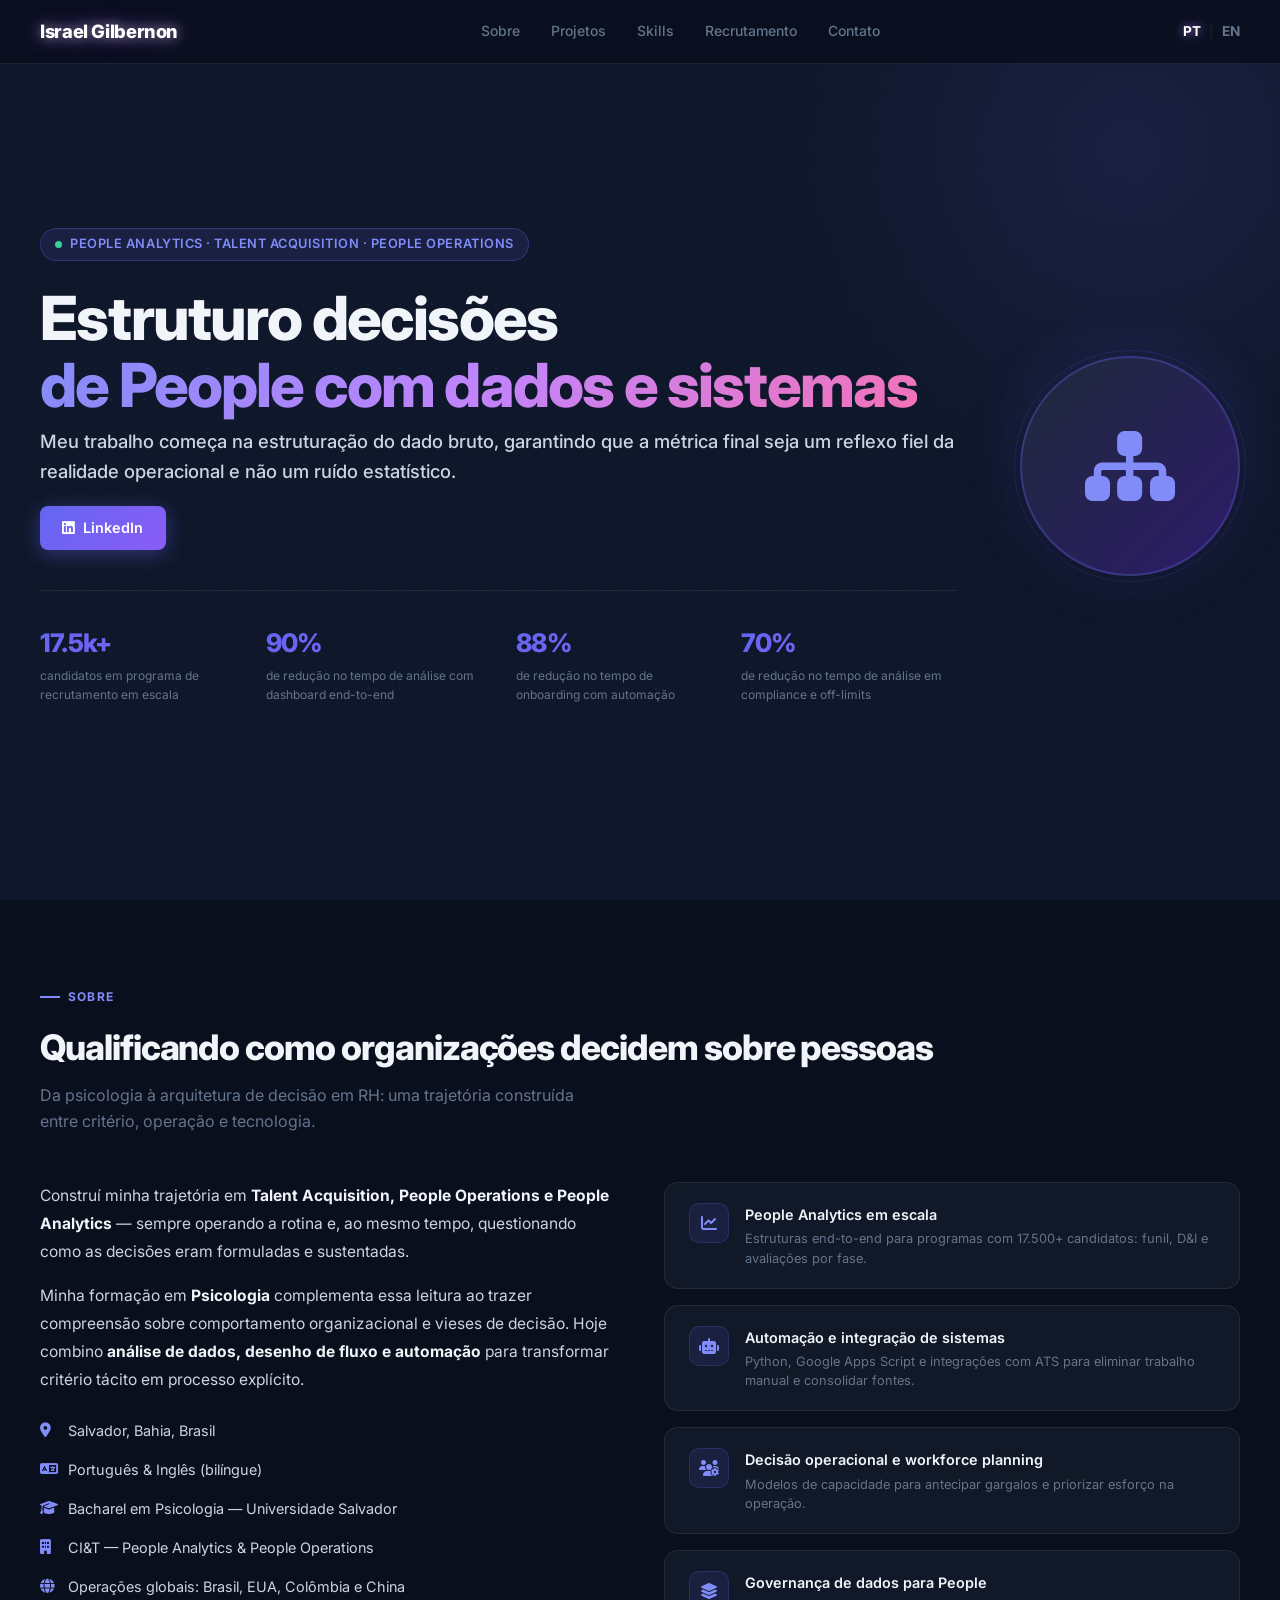
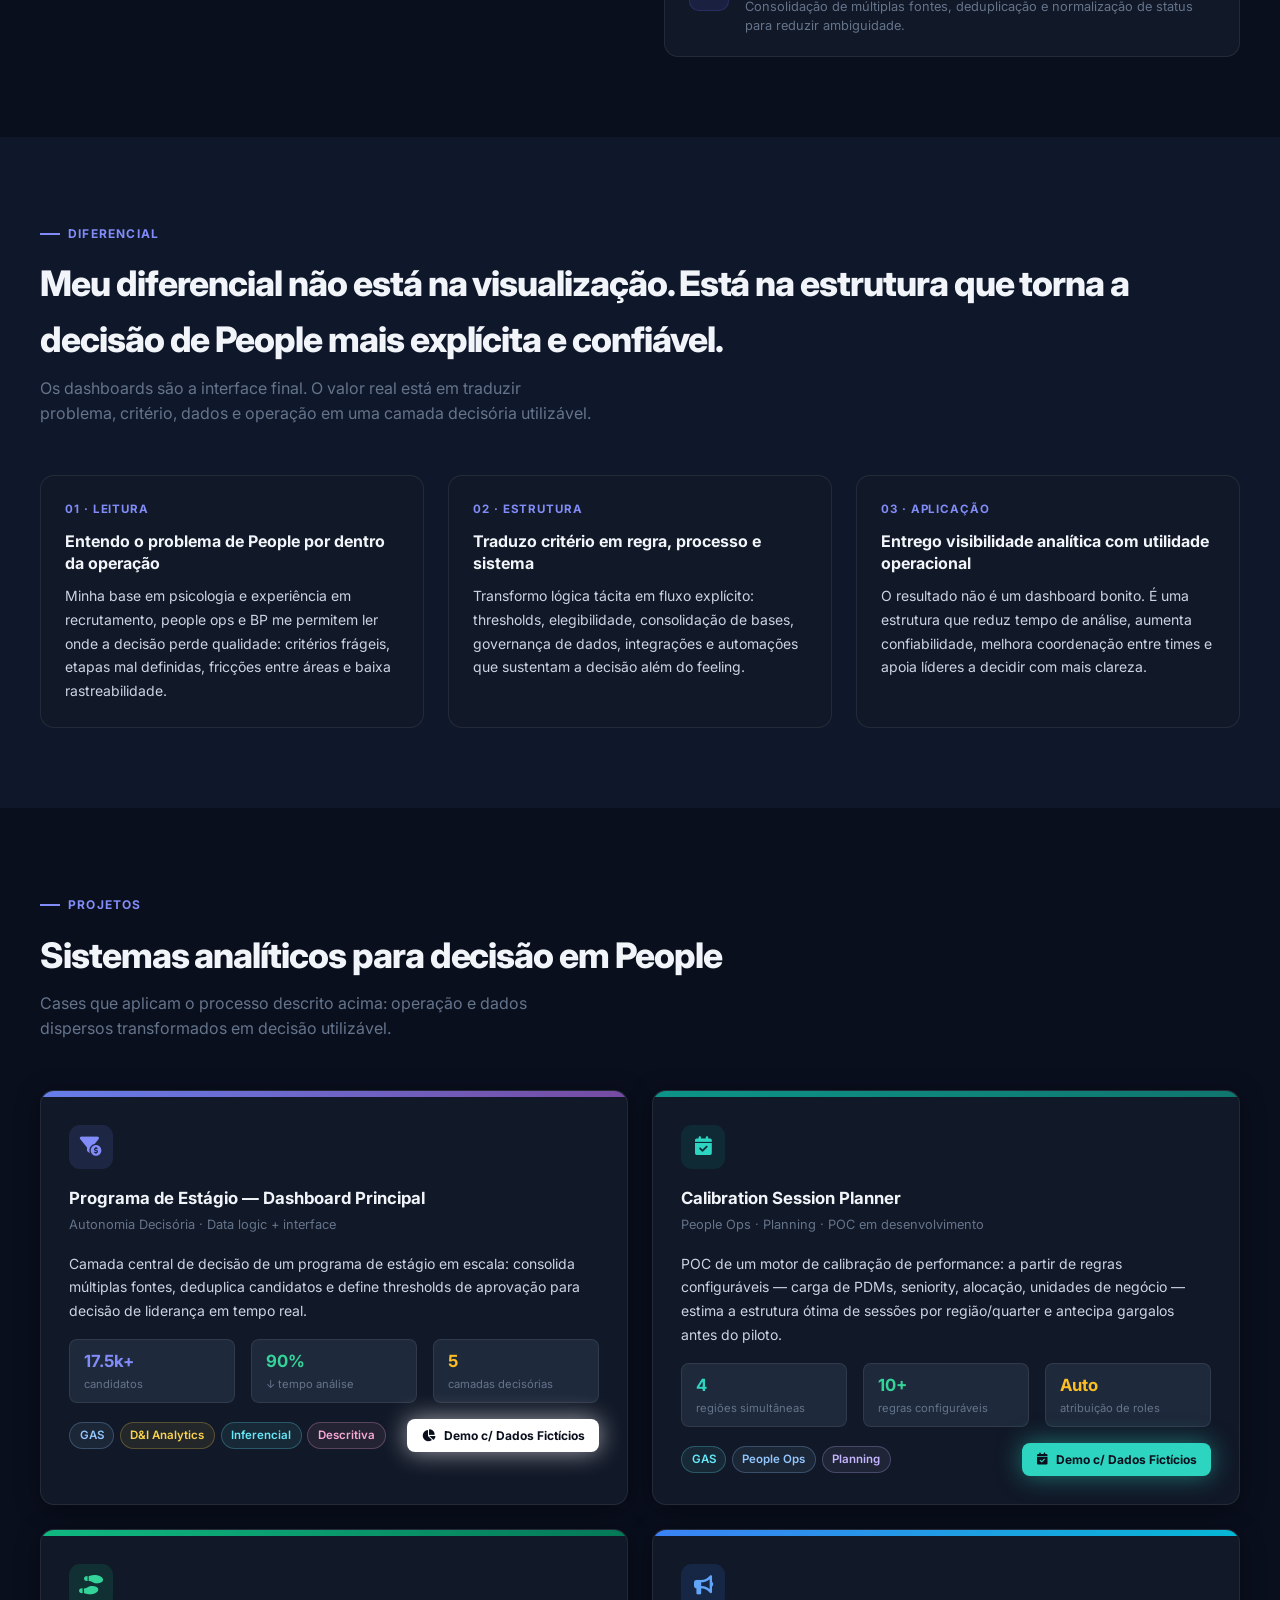
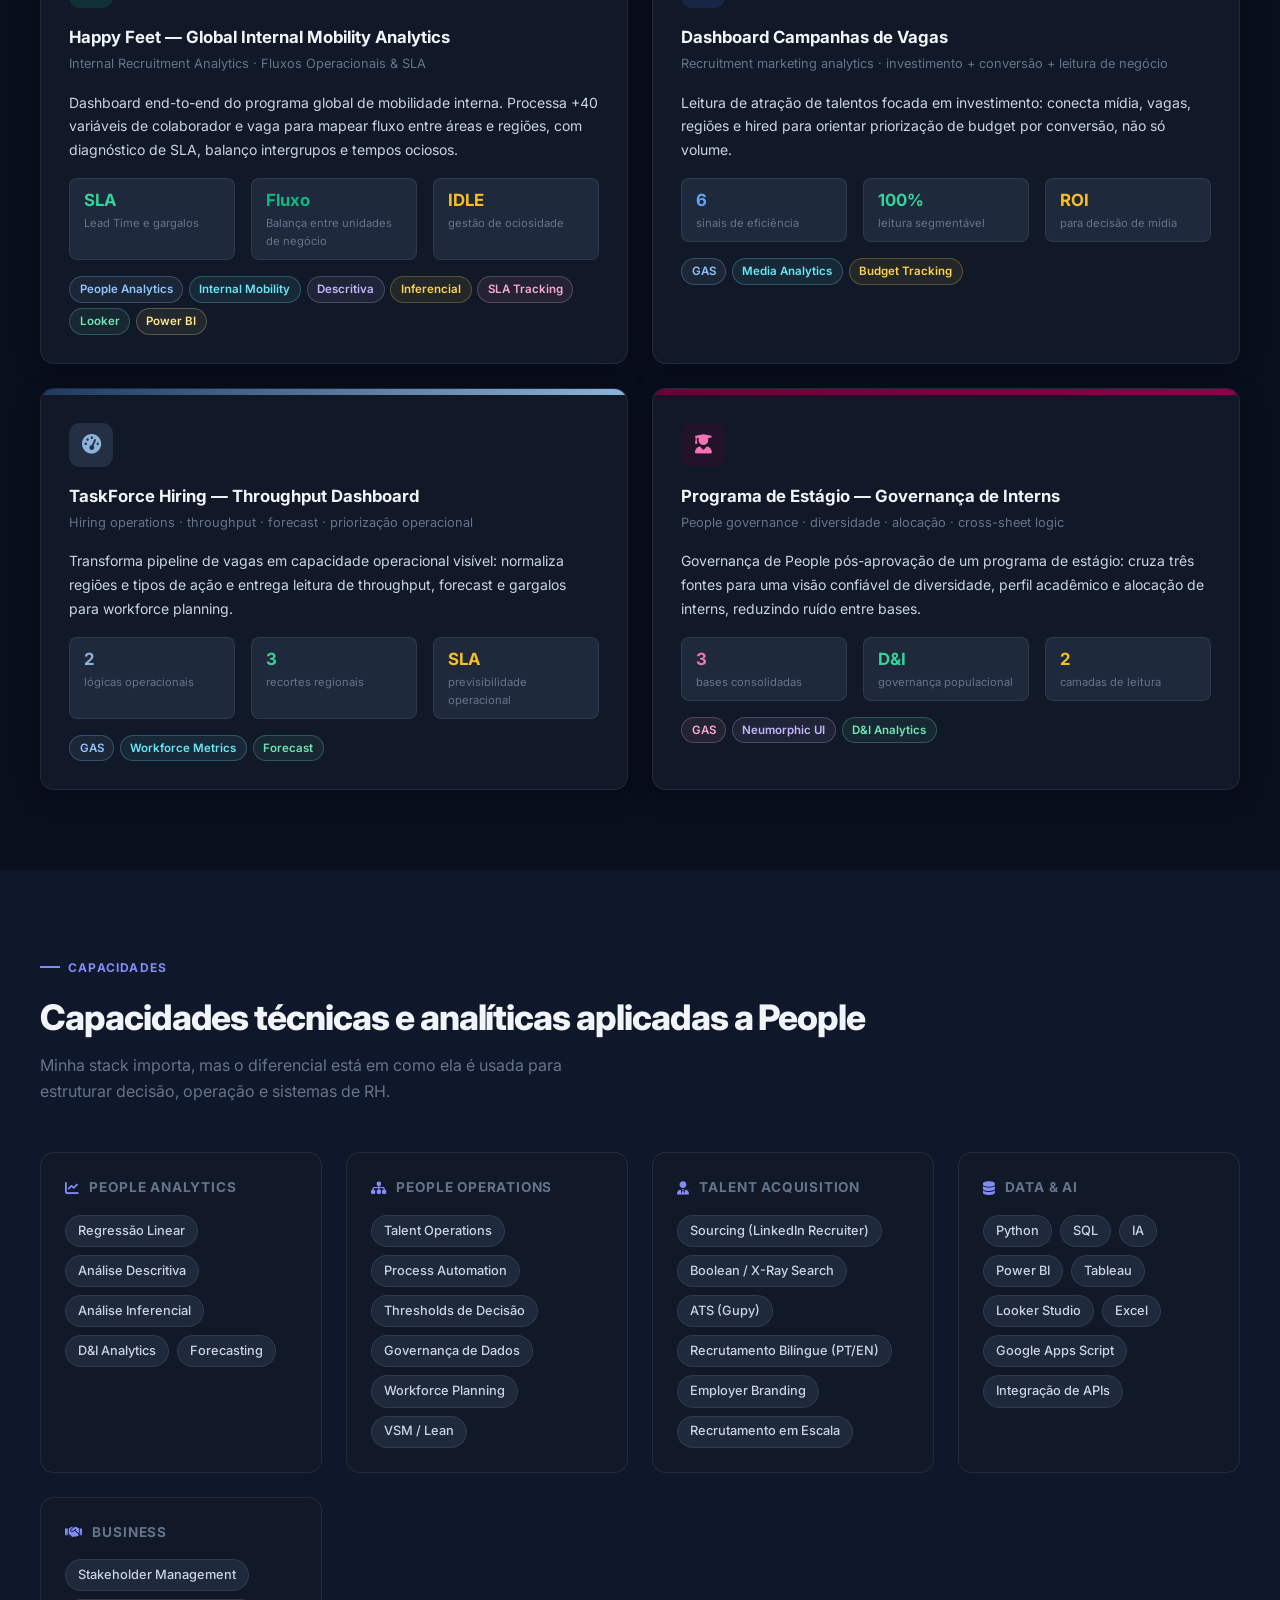
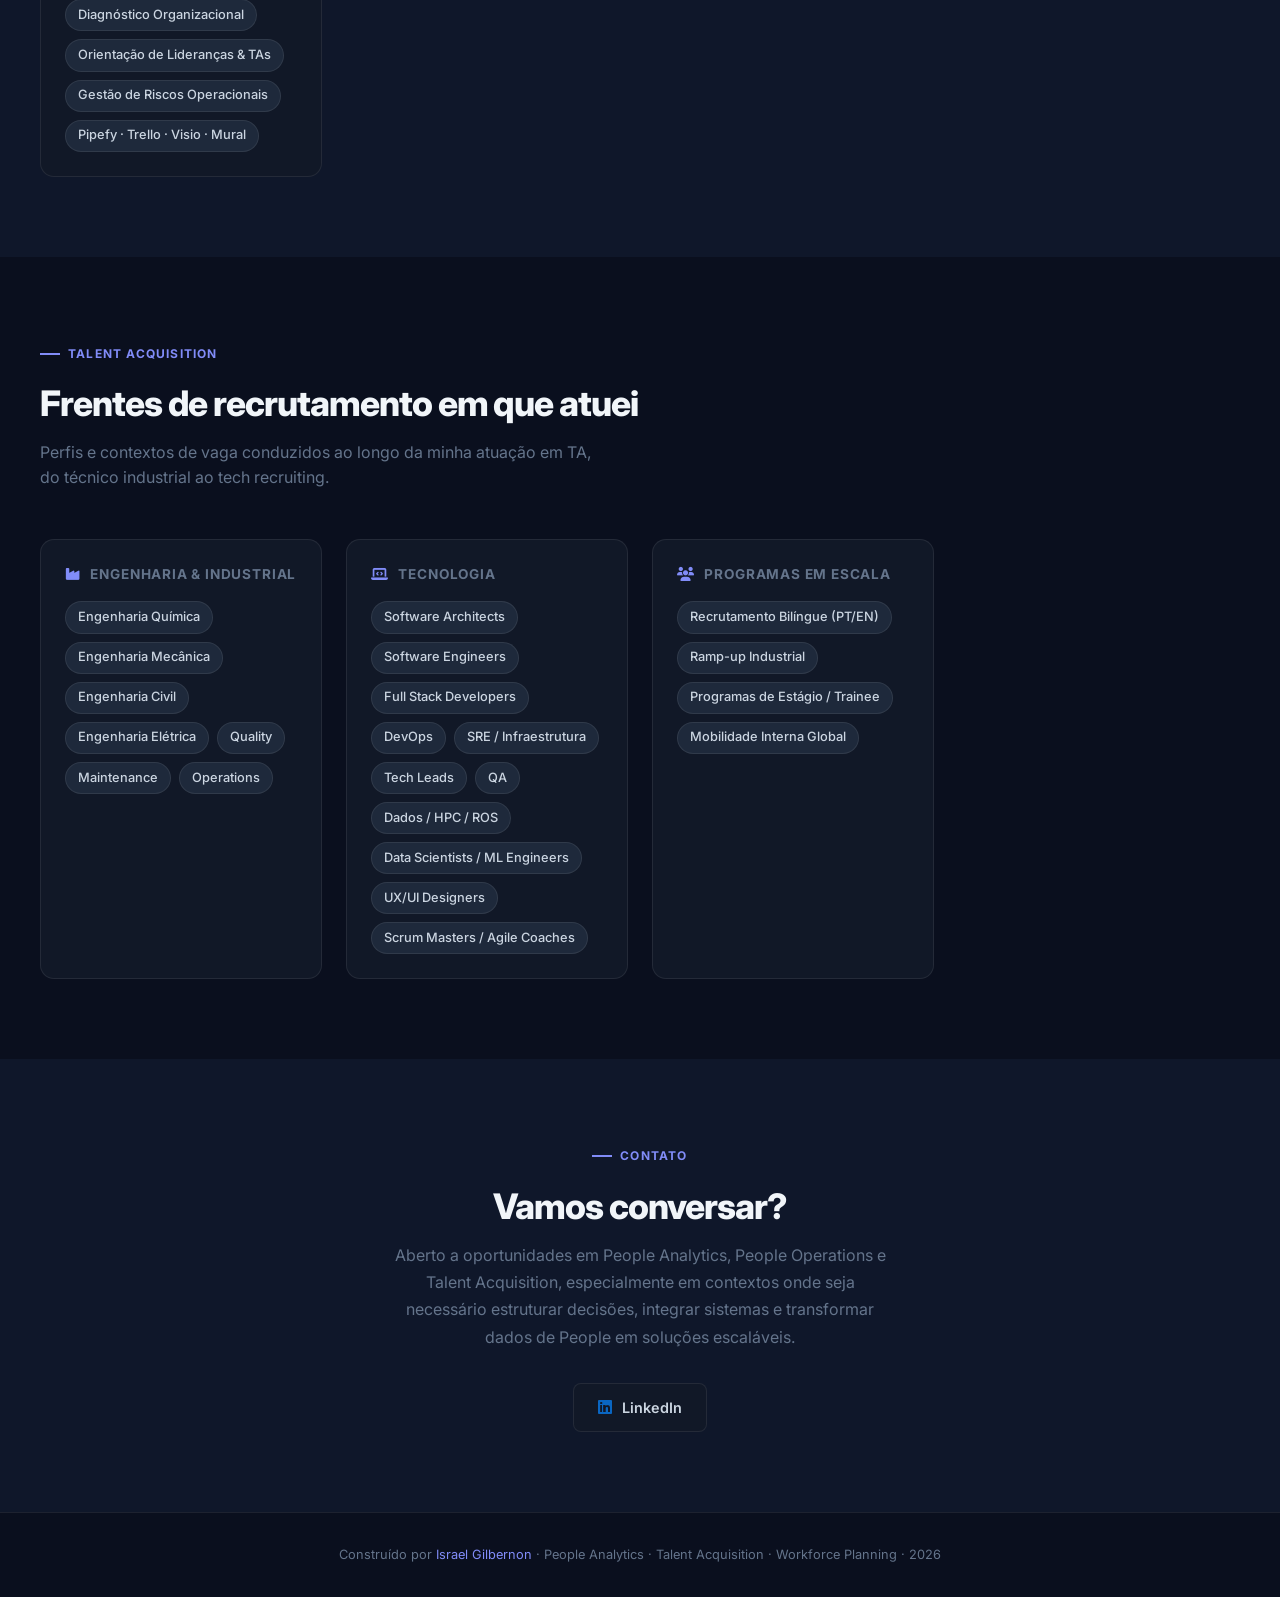
==== commit c6235472: "Update index.html" ====
--- a/index.html
+++ b/index.html
@@ -491,7 +491,7 @@
       <div class="about-grid fade-up">
         <div class="about-text">
           <p>
-            Construí minha trajetória em <strong>Talent Acquisition, People Operations, HR Business Partnership e People Analytics</strong> — sempre operando a rotina e, ao mesmo tempo, questionando como as decisões eram formuladas e sustentadas.
+            Construí minha trajetória em <strong>Talent Acquisition, People Operations e People Analytics</strong> — sempre operando a rotina e, ao mesmo tempo, questionando como as decisões eram formuladas e sustentadas.
           </p>
           <p>
             Minha formação em <strong>Psicologia</strong> complementa essa leitura ao trazer compreensão sobre comportamento organizacional e vieses de decisão. Hoje combino <strong>análise de dados, desenho de fluxo e automação</strong> para transformar critério tácito em processo explícito.
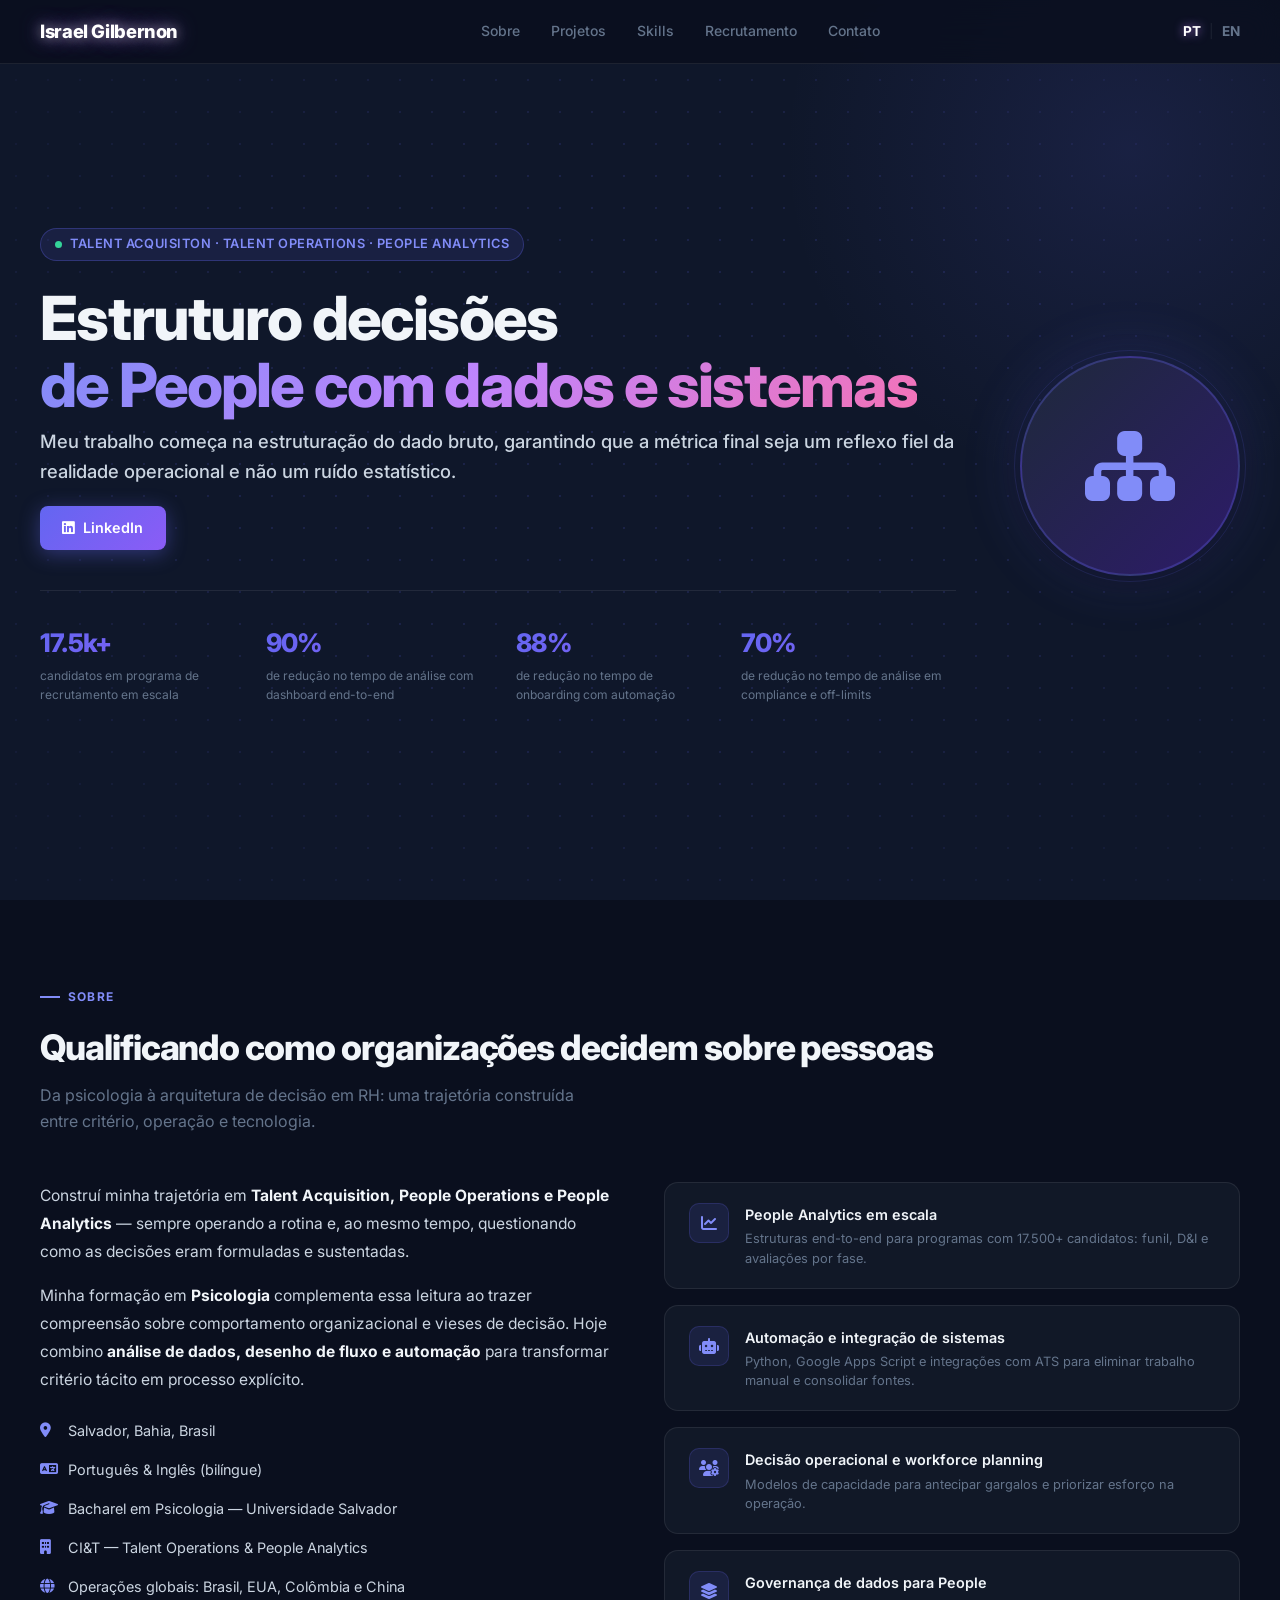
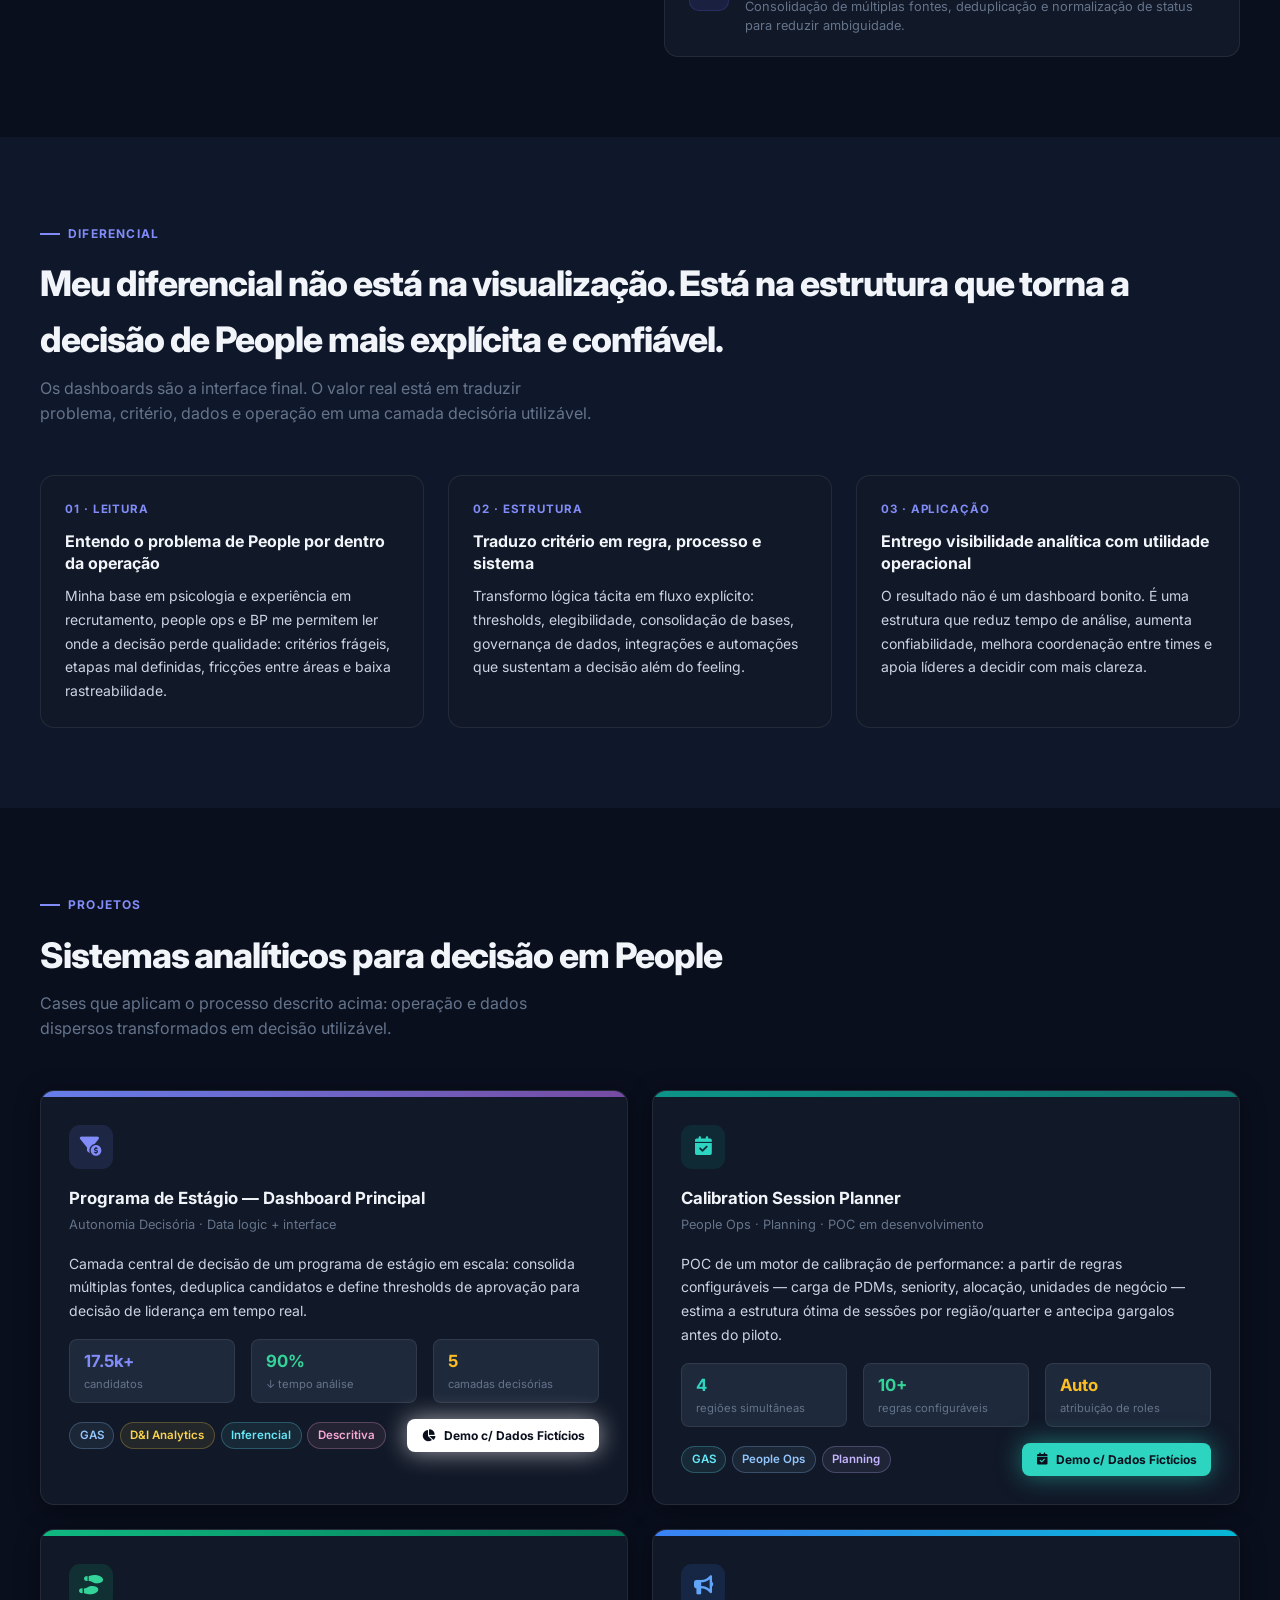
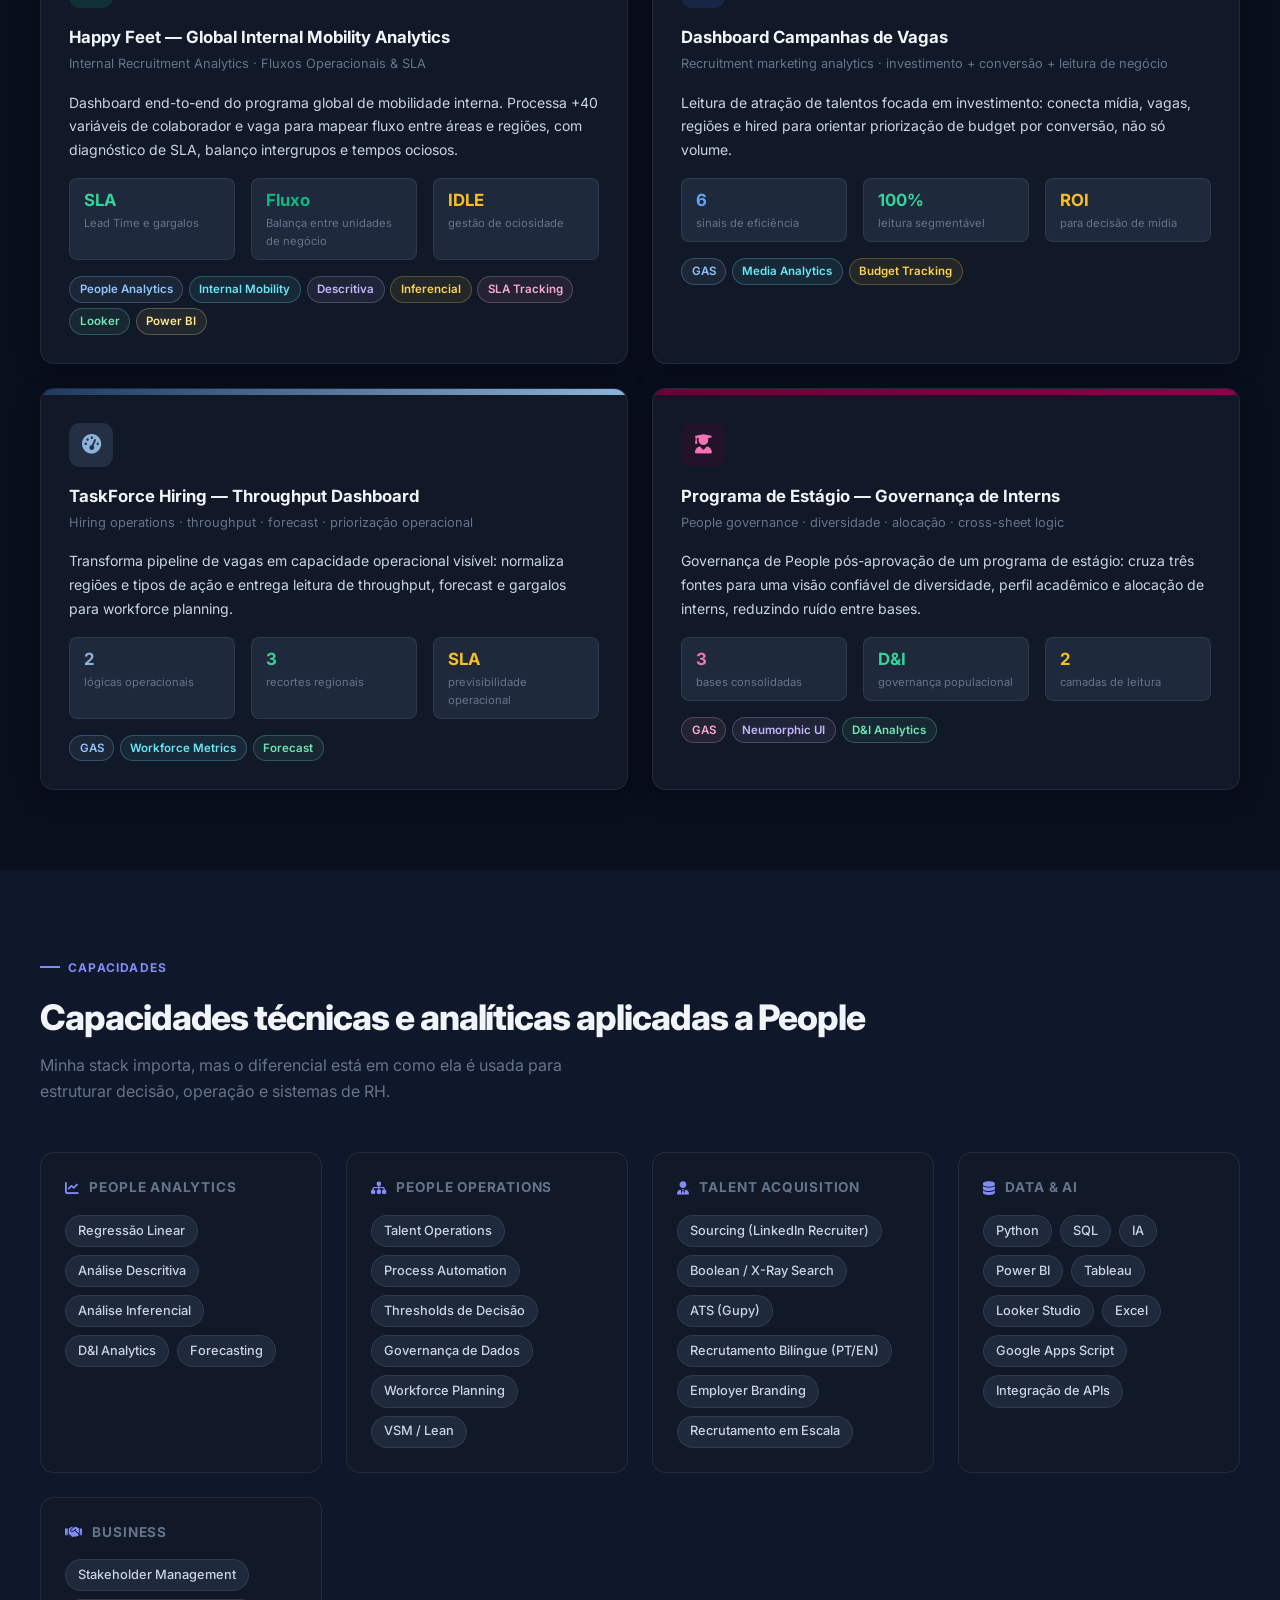
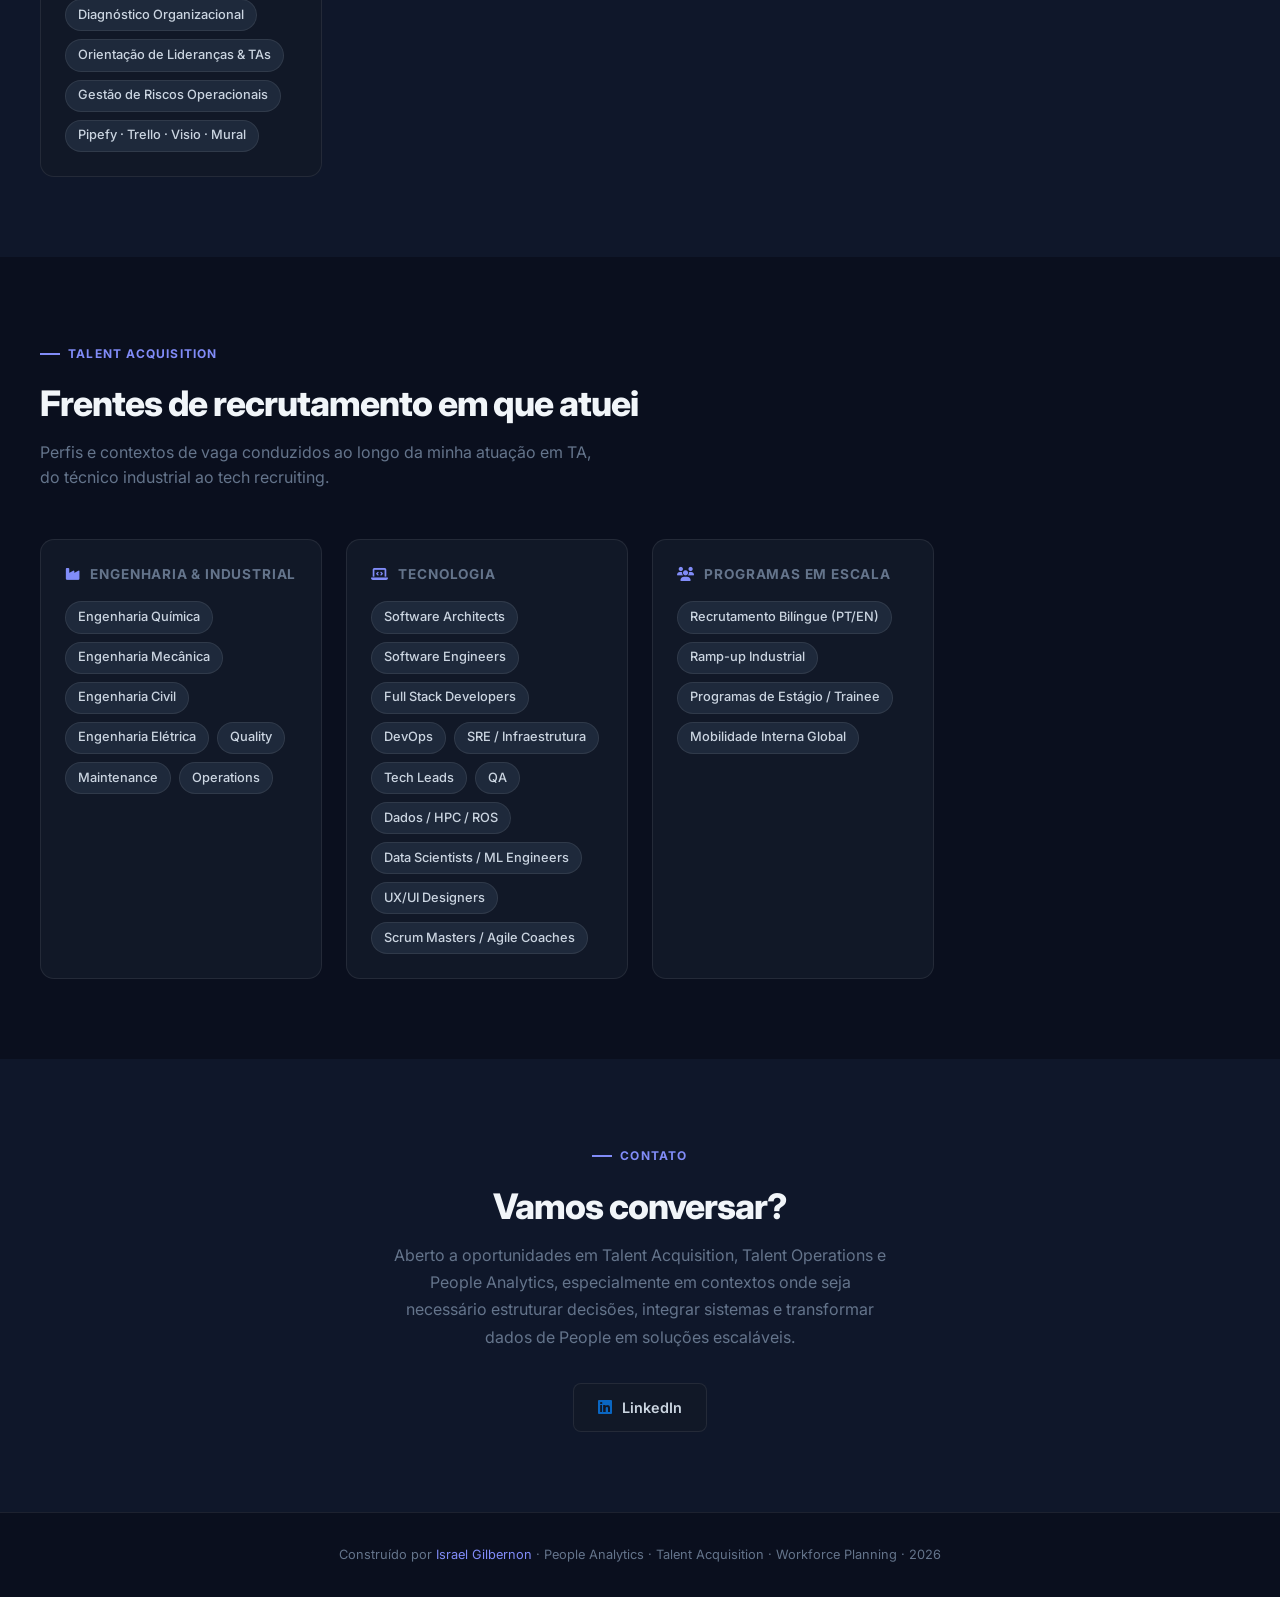
==== commit 183a3fff: "Update index.html" ====
--- a/index.html
+++ b/index.html
@@ -3,7 +3,7 @@
 <head>
   <meta charset="UTF-8">
   <meta name="viewport" content="width=device-width, initial-scale=1.0">
-  <title>Israel Gilbernon — People Analytics & Talent Acquisition</title>
+  <title>Israel Gilbernon — Talent Operations & People Analytics</title>
   <link href="https://fonts.googleapis.com/css2?family=Inter:wght@300;400;500;600;700;800&display=swap" rel="stylesheet">
   <link rel="stylesheet" href="https://cdnjs.cloudflare.com/ajax/libs/font-awesome/6.5.0/css/all.min.css">
   <style>
@@ -442,7 +442,7 @@
       <div class="hero-content">
         <div class="hero-badge">
           <span></span>
-          People Analytics · Talent Acquisition · People Operations
+          Talent Acquisiton · Talent Operations · People Analytics
         </div>
         <h1>
           Estruturo decisões<br>
@@ -500,7 +500,7 @@
             <div class="about-fact"><i class="fas fa-map-marker-alt"></i> Salvador, Bahia, Brasil</div>
             <div class="about-fact"><i class="fas fa-language"></i> Português & Inglês (bilíngue)</div>
             <div class="about-fact"><i class="fas fa-graduation-cap"></i> Bacharel em Psicologia — Universidade Salvador</div>
-            <div class="about-fact"><i class="fas fa-building"></i> CI&T — People Analytics & People Operations</div>
+            <div class="about-fact"><i class="fas fa-building"></i> CI&T — Talent Operations & People Analytics</div>
             <div class="about-fact"><i class="fas fa-globe"></i> Operações globais: Brasil, EUA, Colômbia e China</div>
           </div>
         </div>
@@ -964,7 +964,7 @@
         <div class="section-label" style="justify-content: center;">Contato</div>
         <h2 class="section-title">Vamos conversar?</h2>
         <p style="color: var(--text-muted); font-size: 1rem; line-height: 1.7; max-width: 500px; margin: 0 auto;">
-          Aberto a oportunidades em People Analytics, People Operations e Talent Acquisition, especialmente em contextos onde seja necessário estruturar decisões, integrar sistemas e transformar dados de People em soluções escaláveis.
+          Aberto a oportunidades em Talent Acquisition, Talent Operations e People Analytics, especialmente em contextos onde seja necessário estruturar decisões, integrar sistemas e transformar dados de People em soluções escaláveis.
         </p>
         <div class="contact-links">
           <a class="contact-link" href="https://www.linkedin.com/in/gilbernon" target="_blank" rel="noopener">
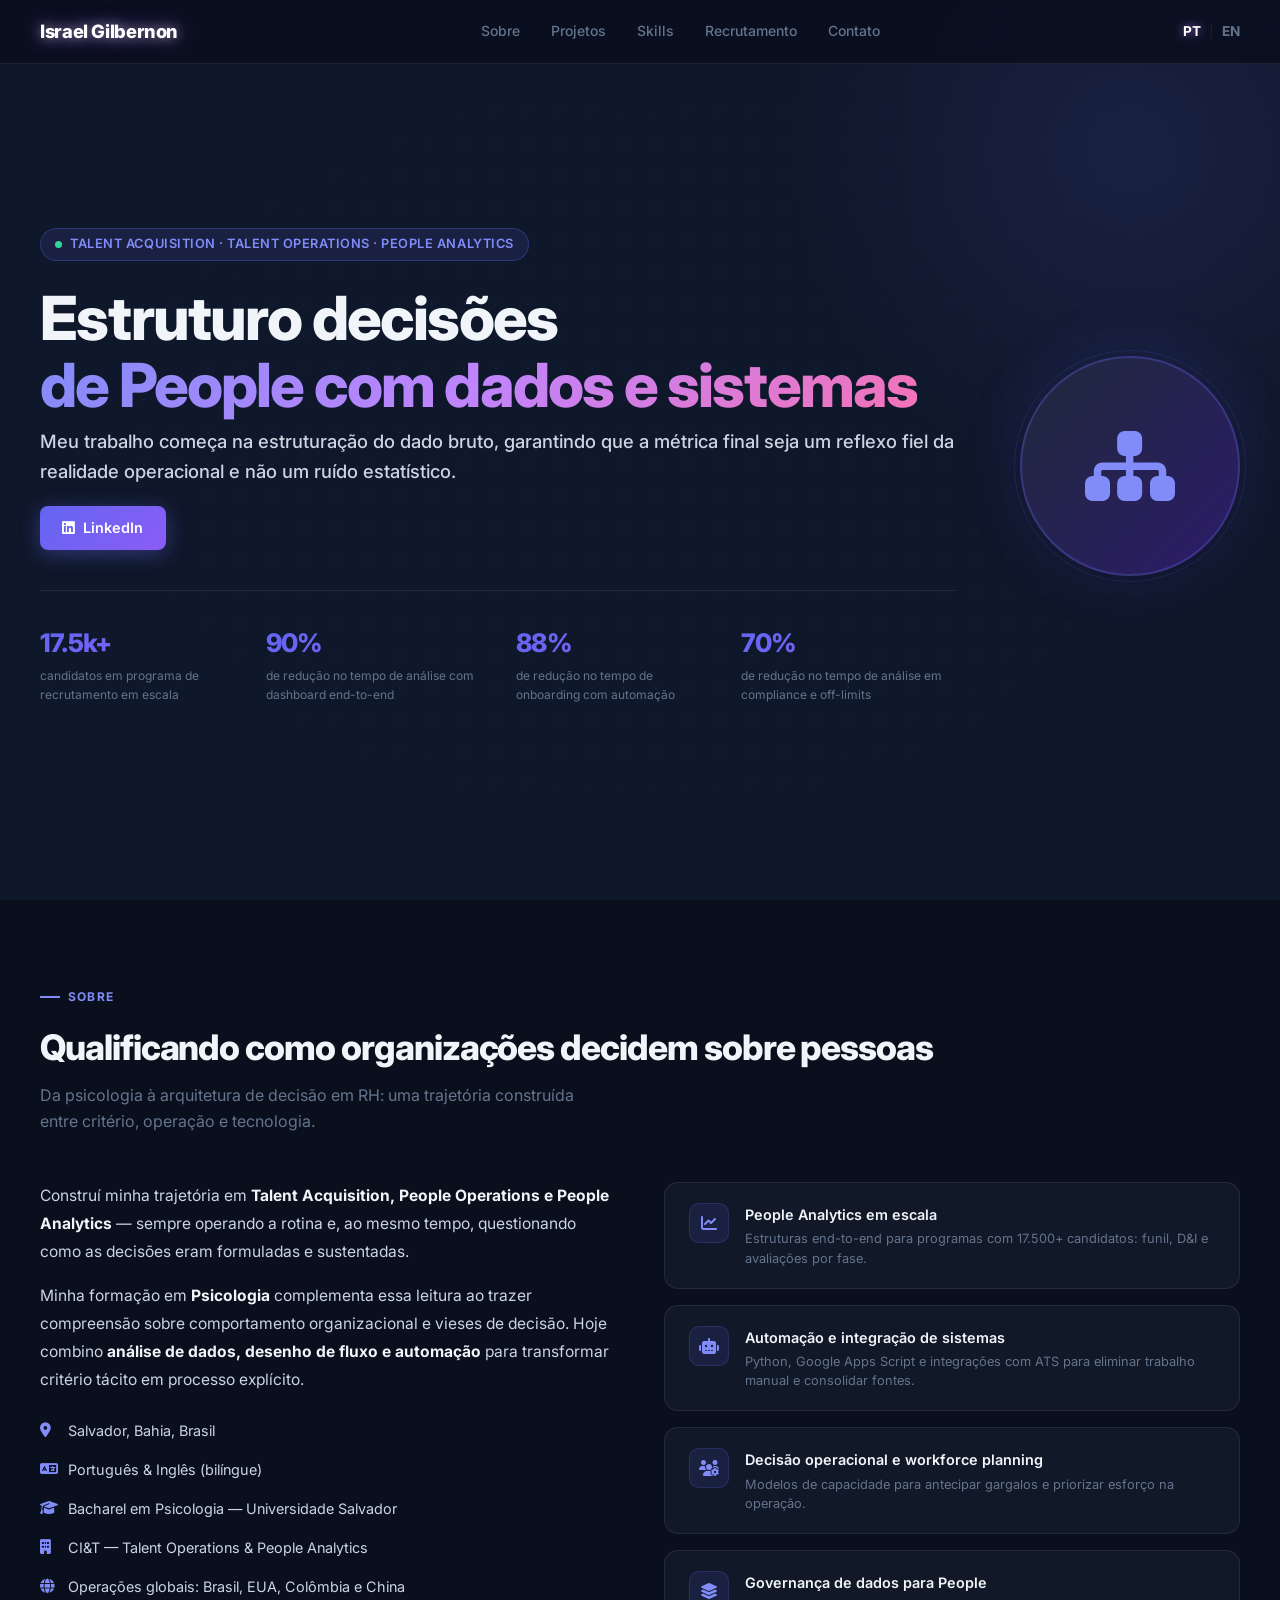
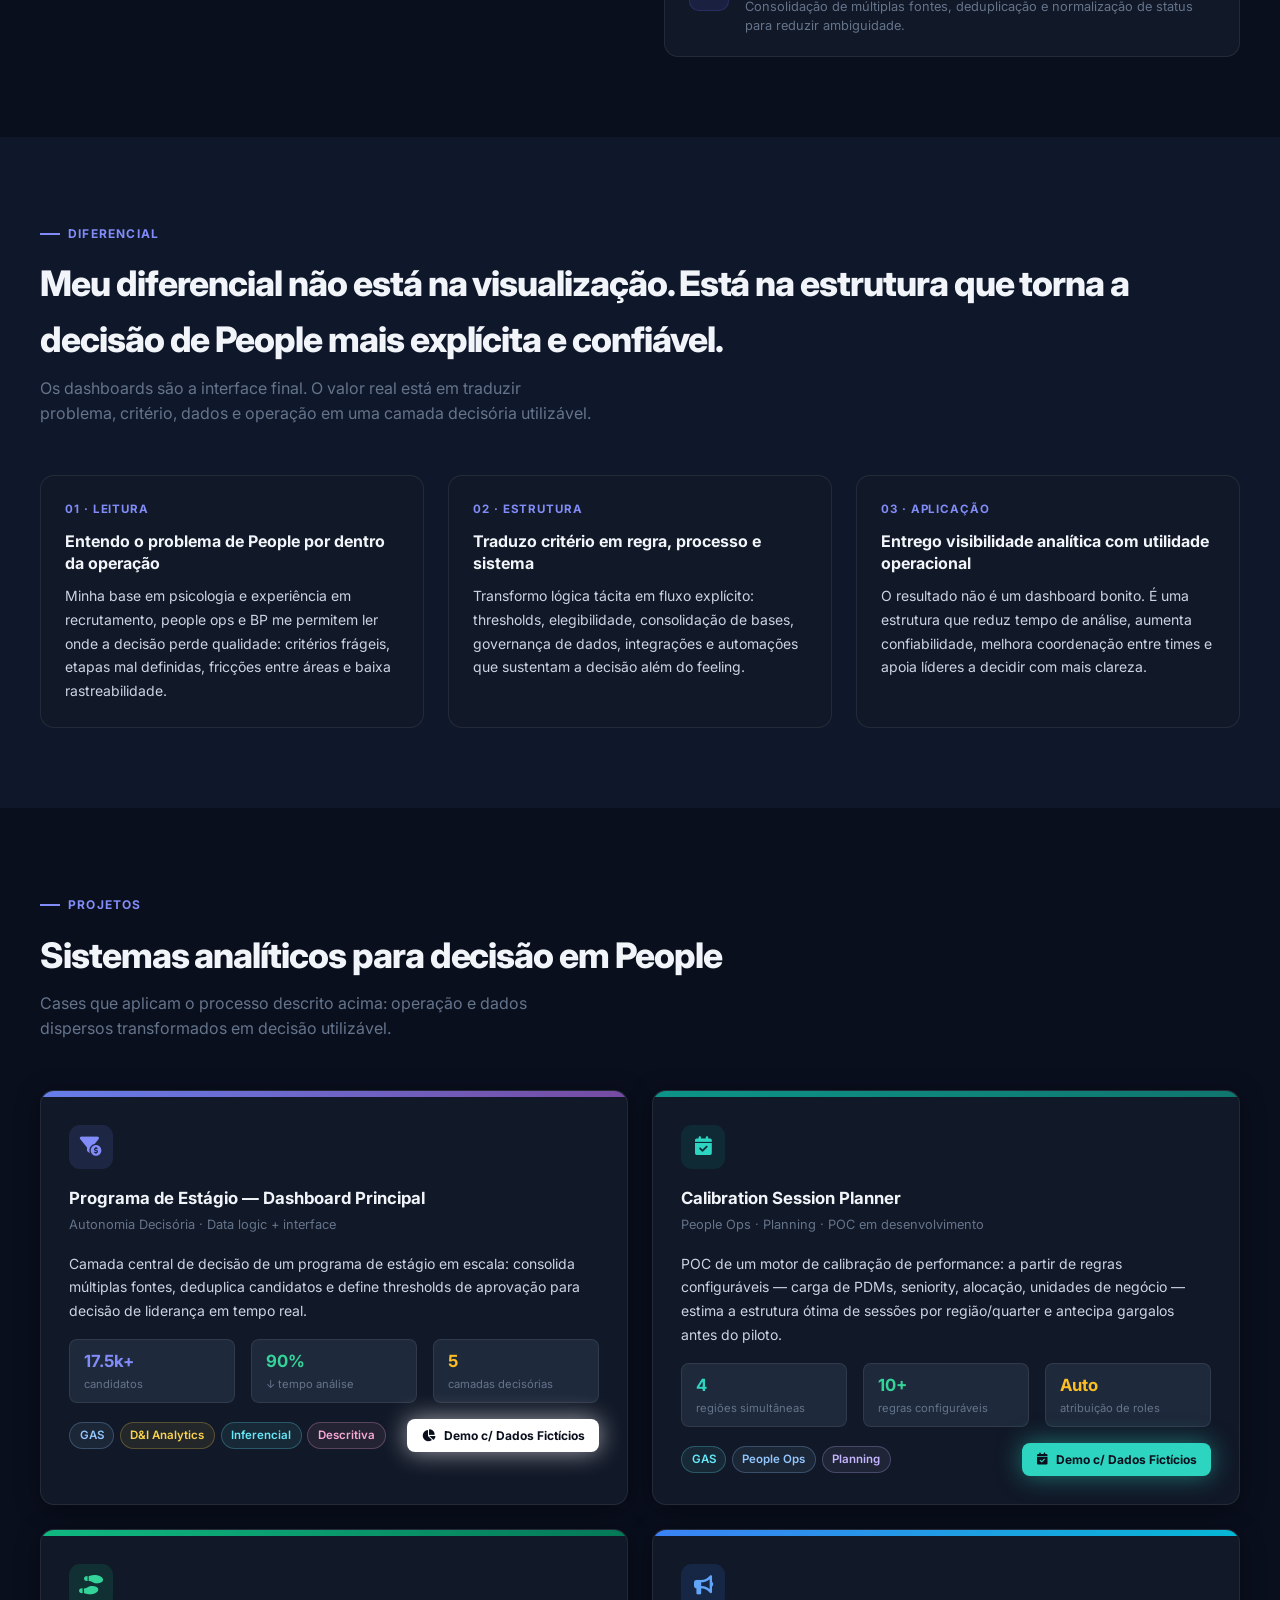
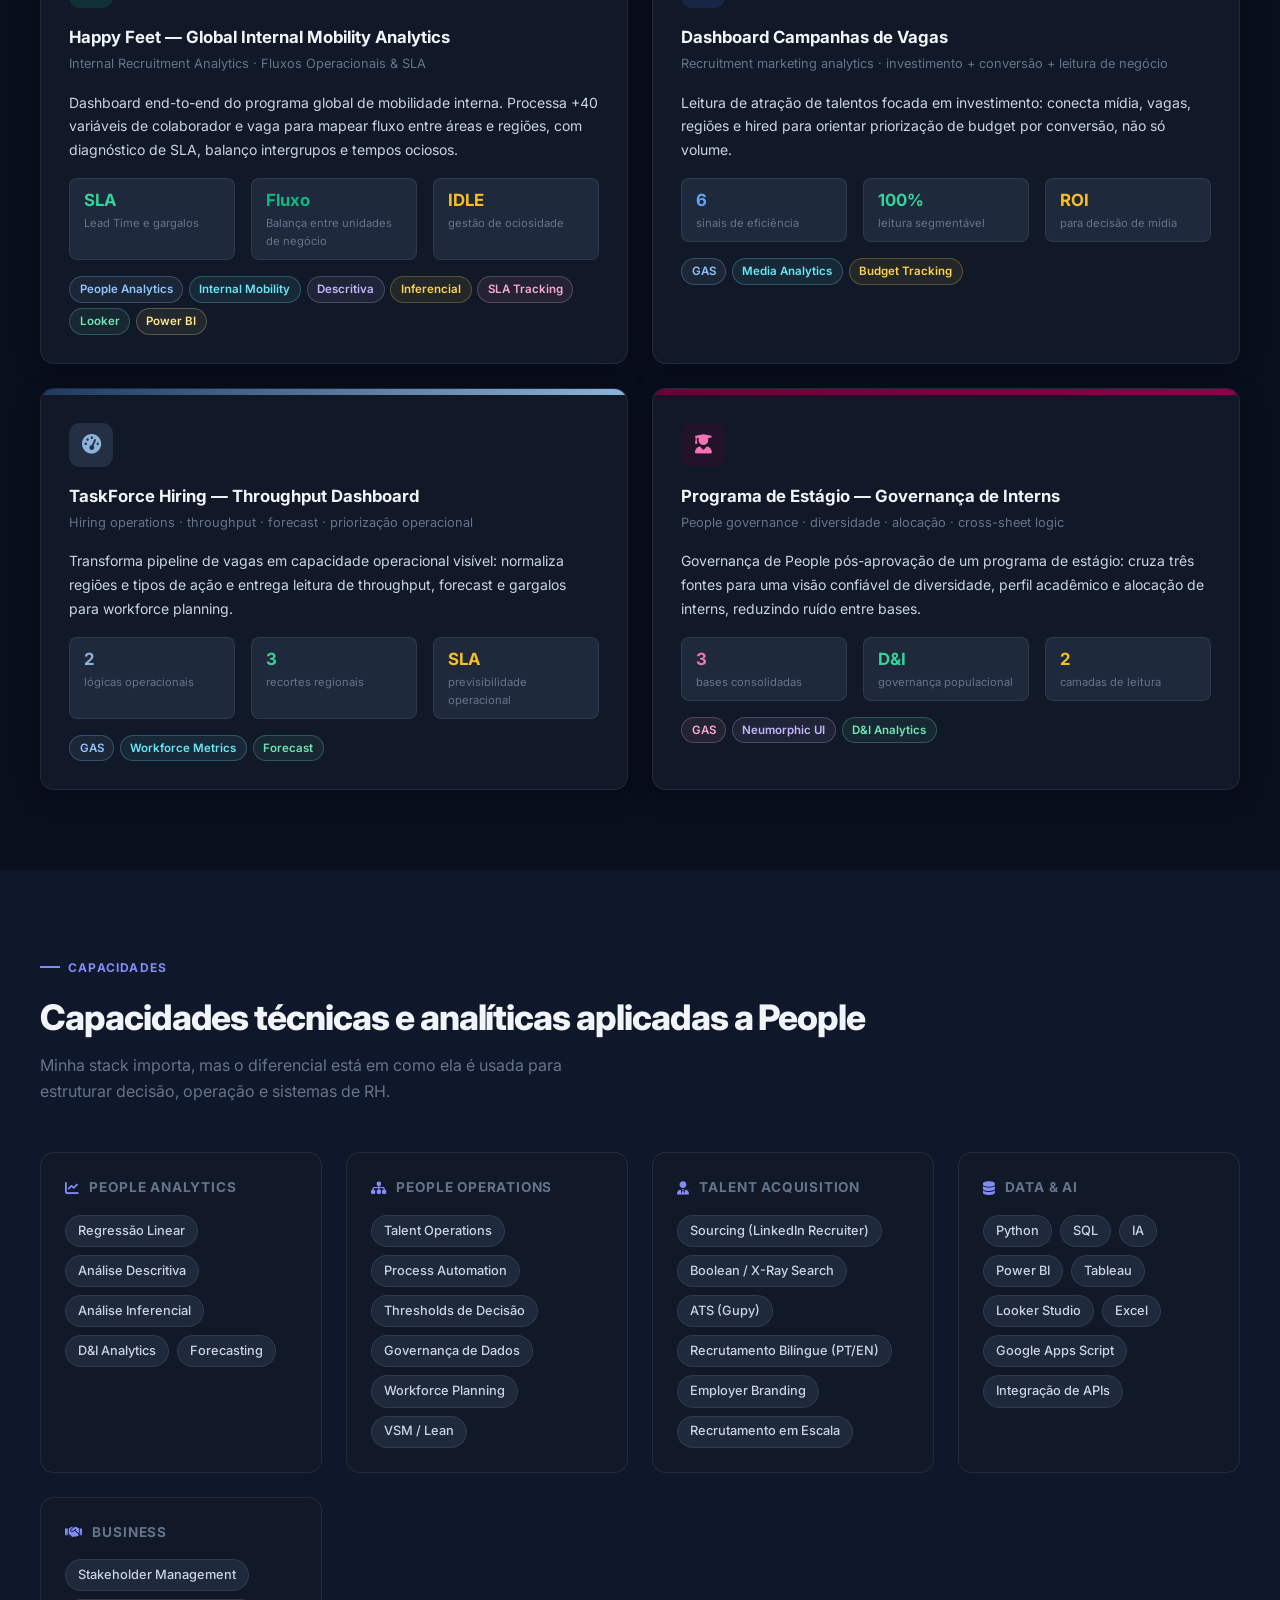
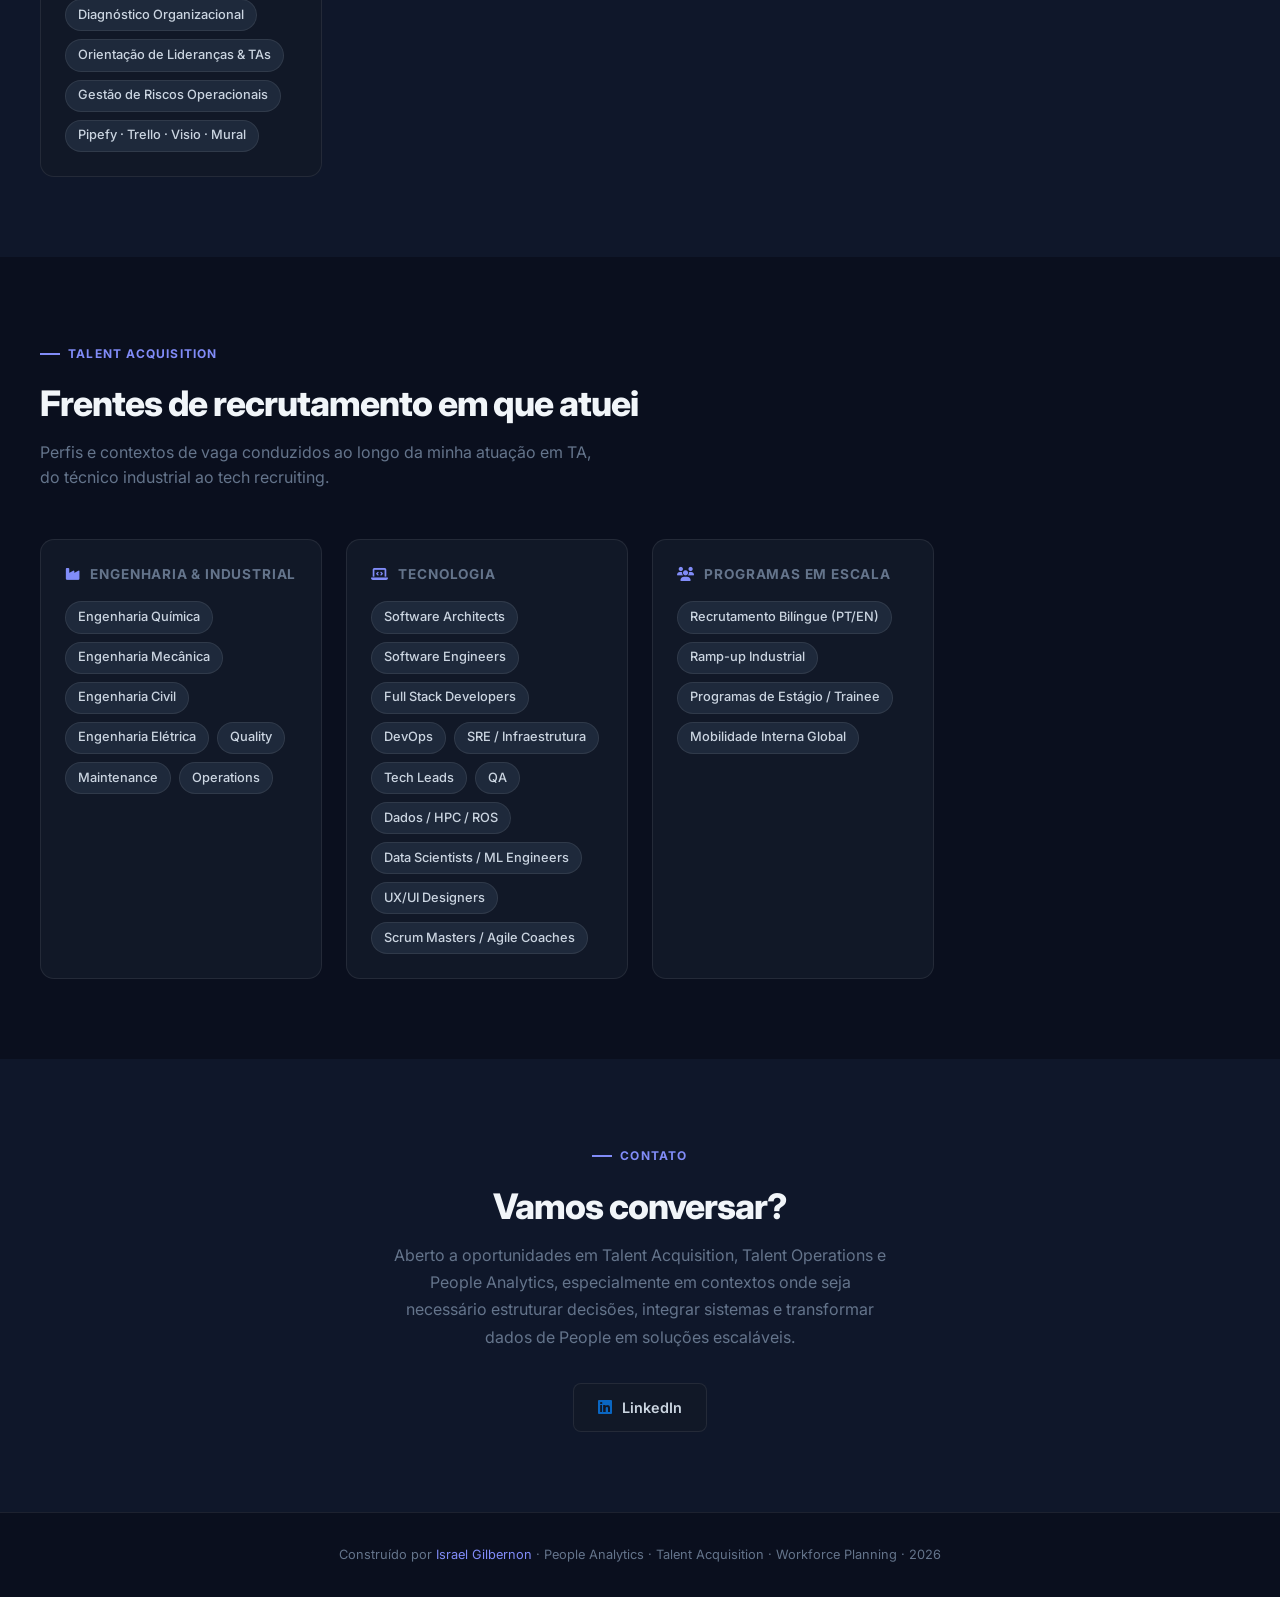
==== commit 07b55ee1: "Update index.html" ====
--- a/index.html
+++ b/index.html
@@ -442,7 +442,7 @@
       <div class="hero-content">
         <div class="hero-badge">
           <span></span>
-          Talent Acquisiton · Talent Operations · People Analytics
+          Talent Acquisition · Talent Operations · People Analytics
         </div>
         <h1>
           Estruturo decisões<br>
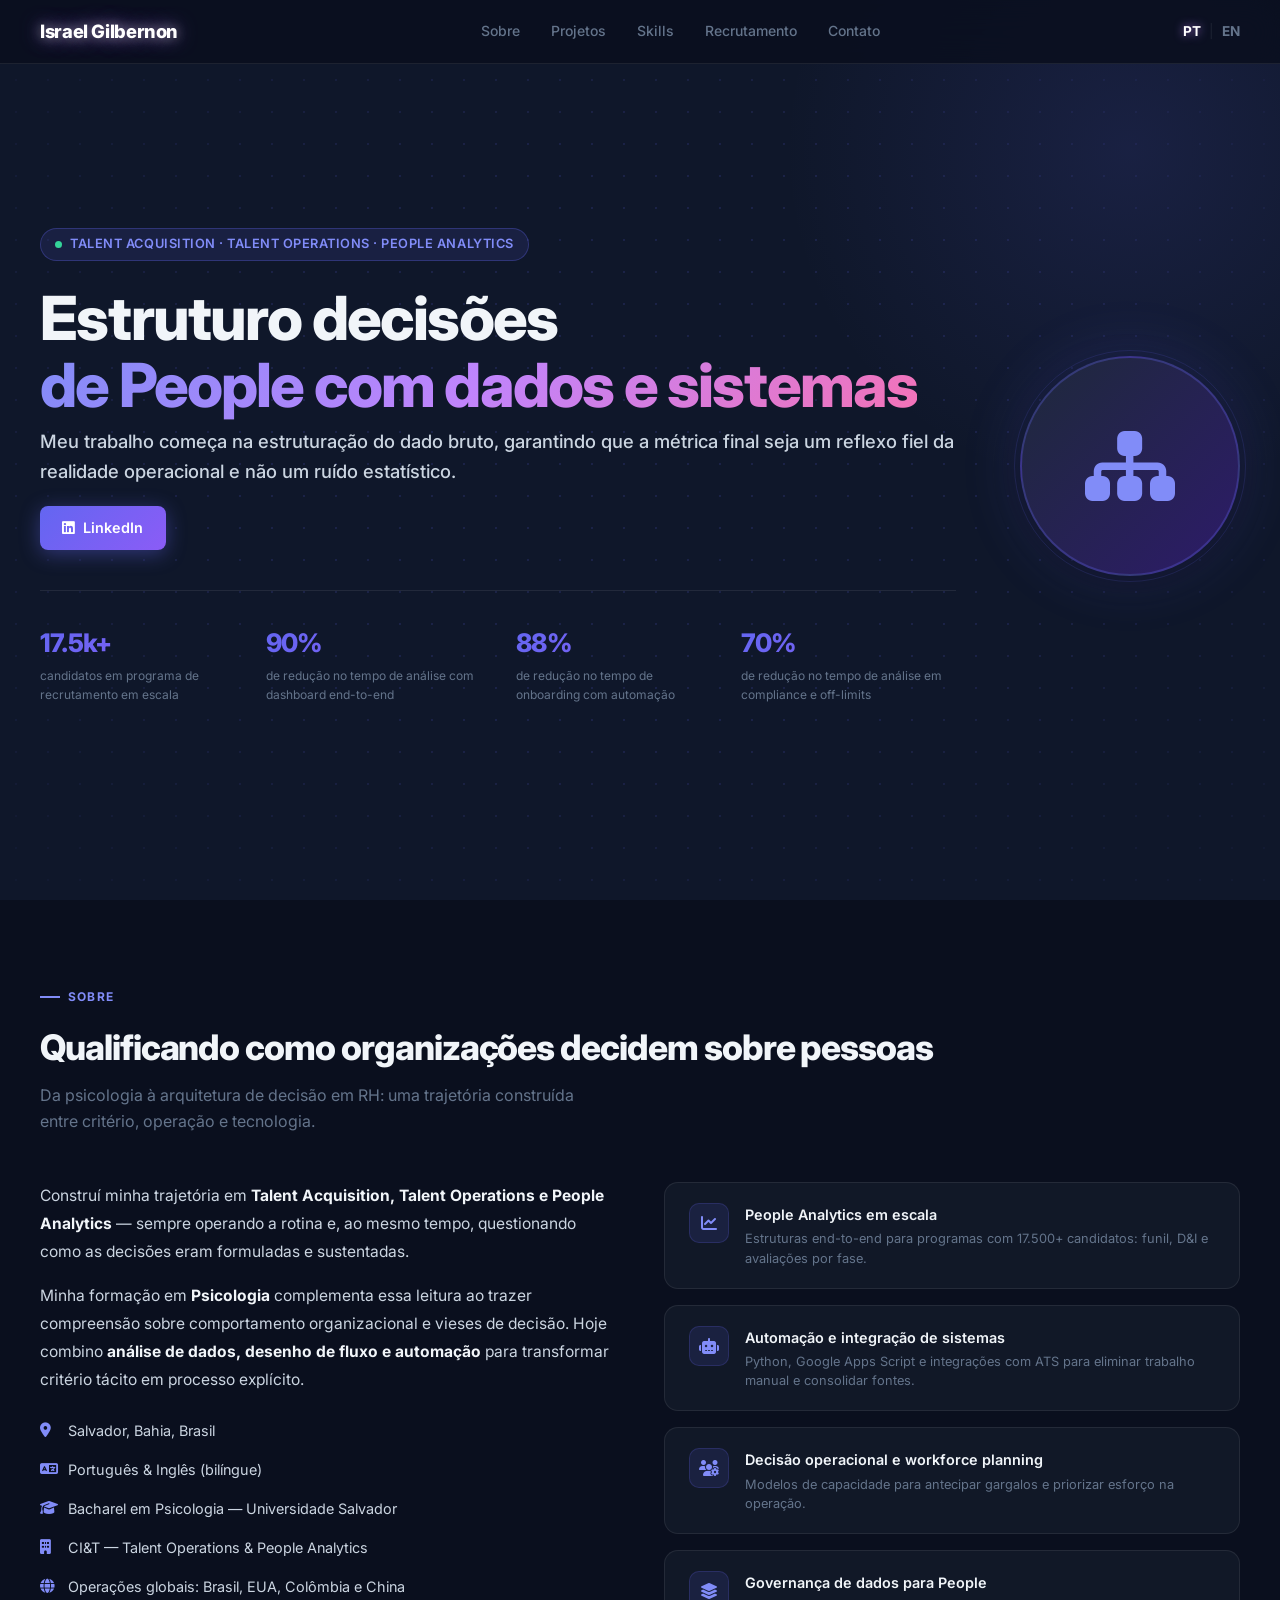
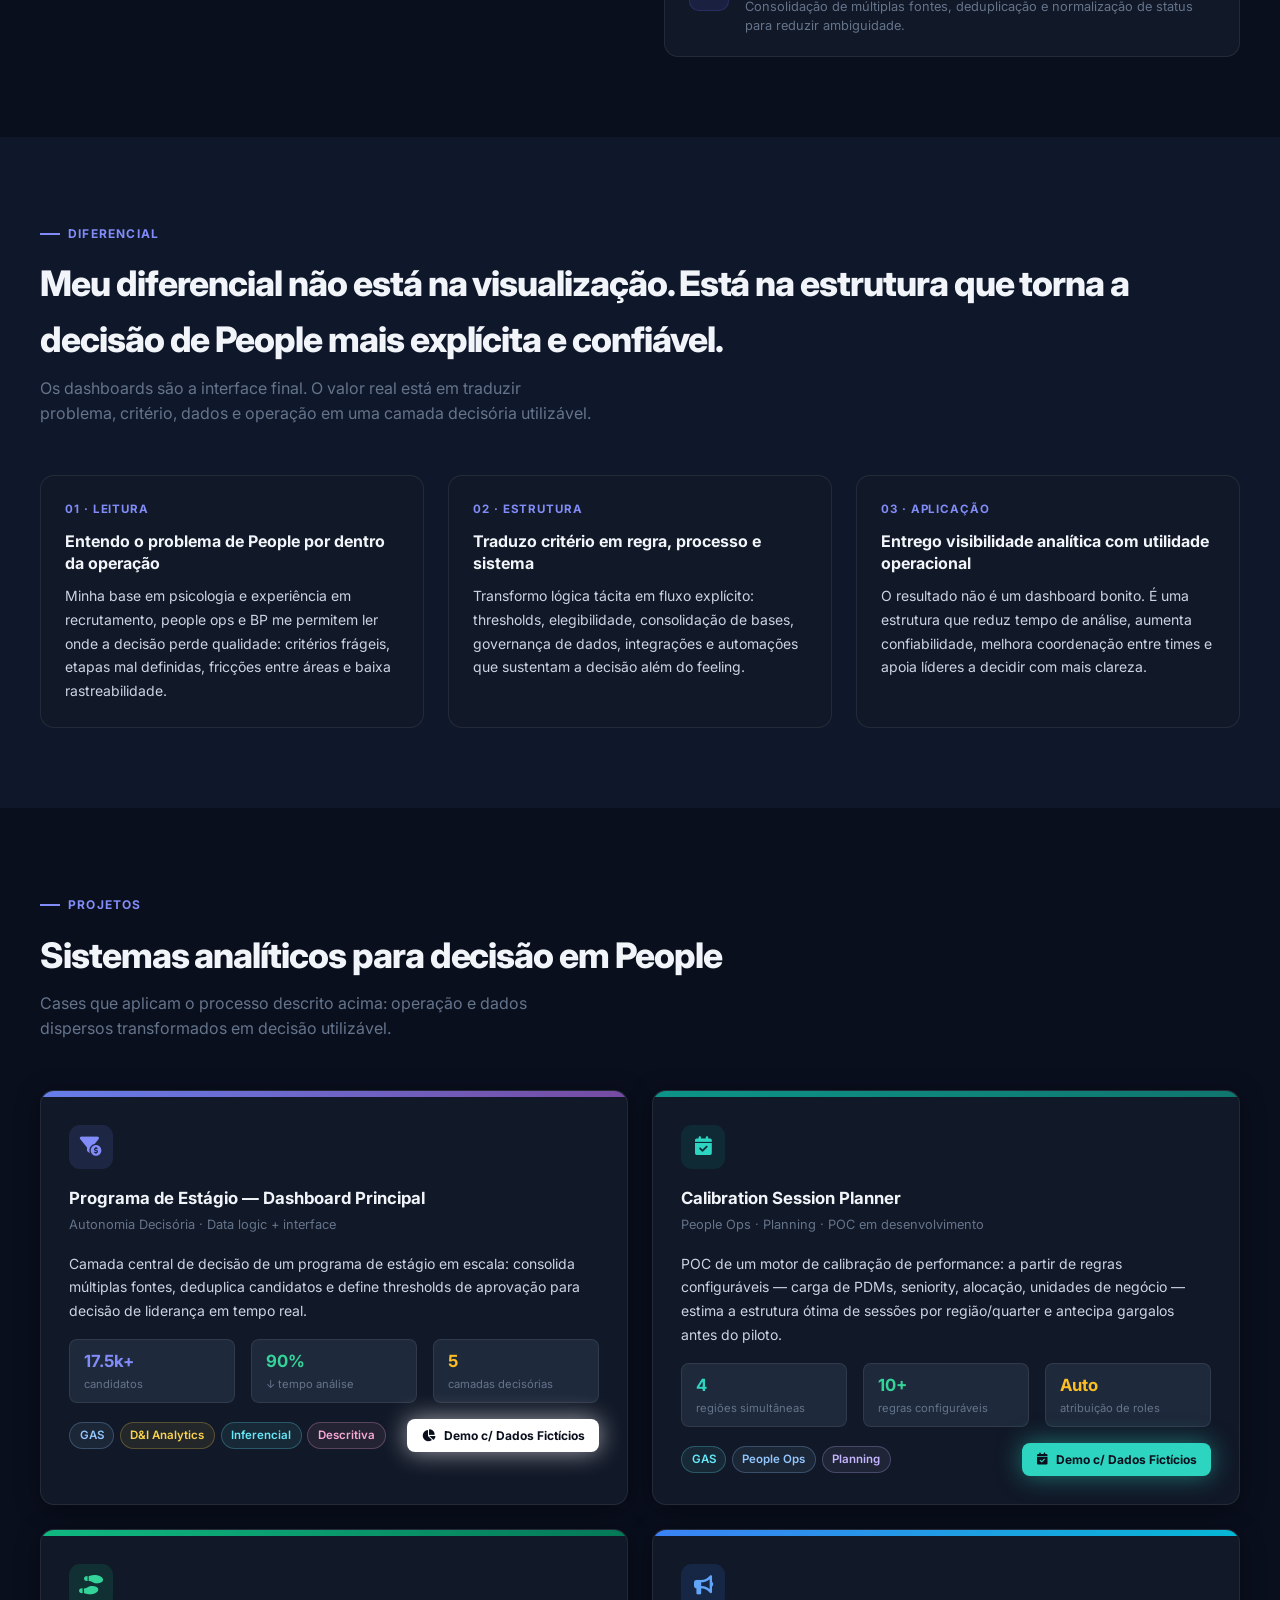
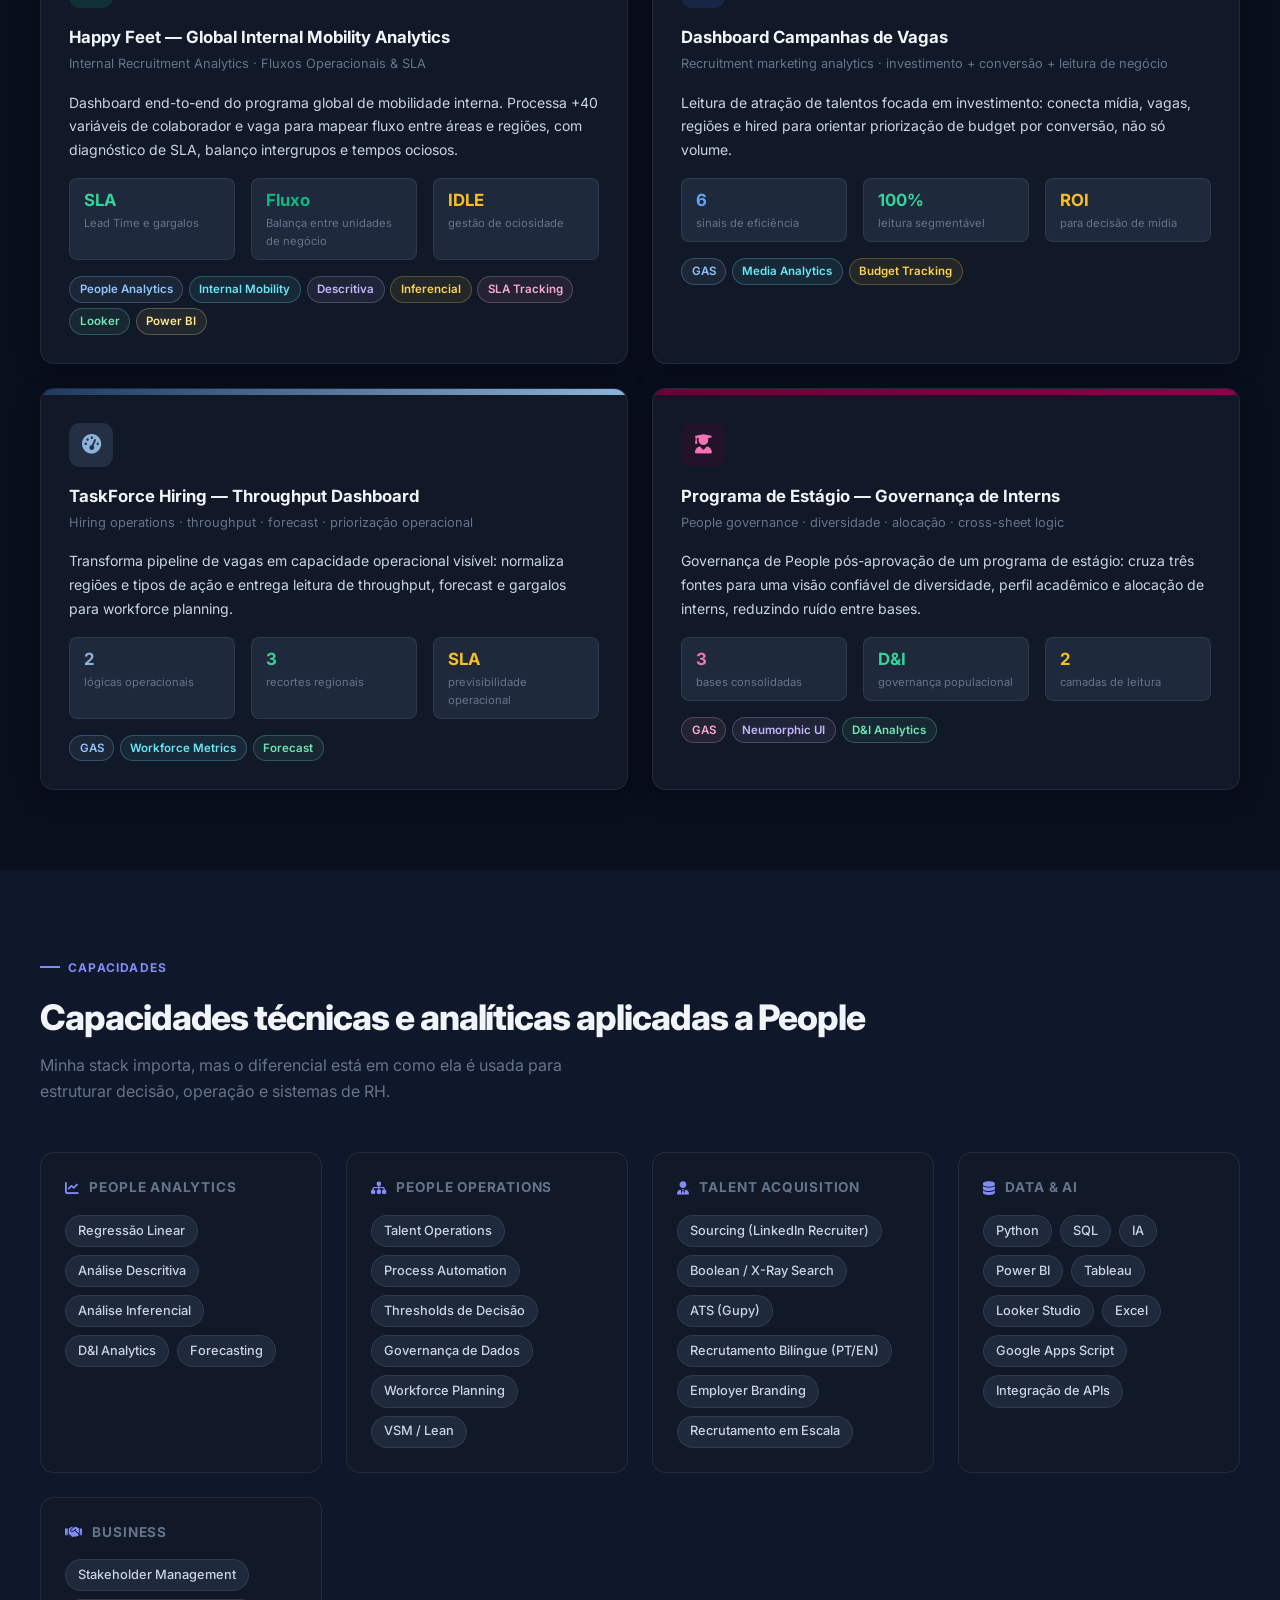
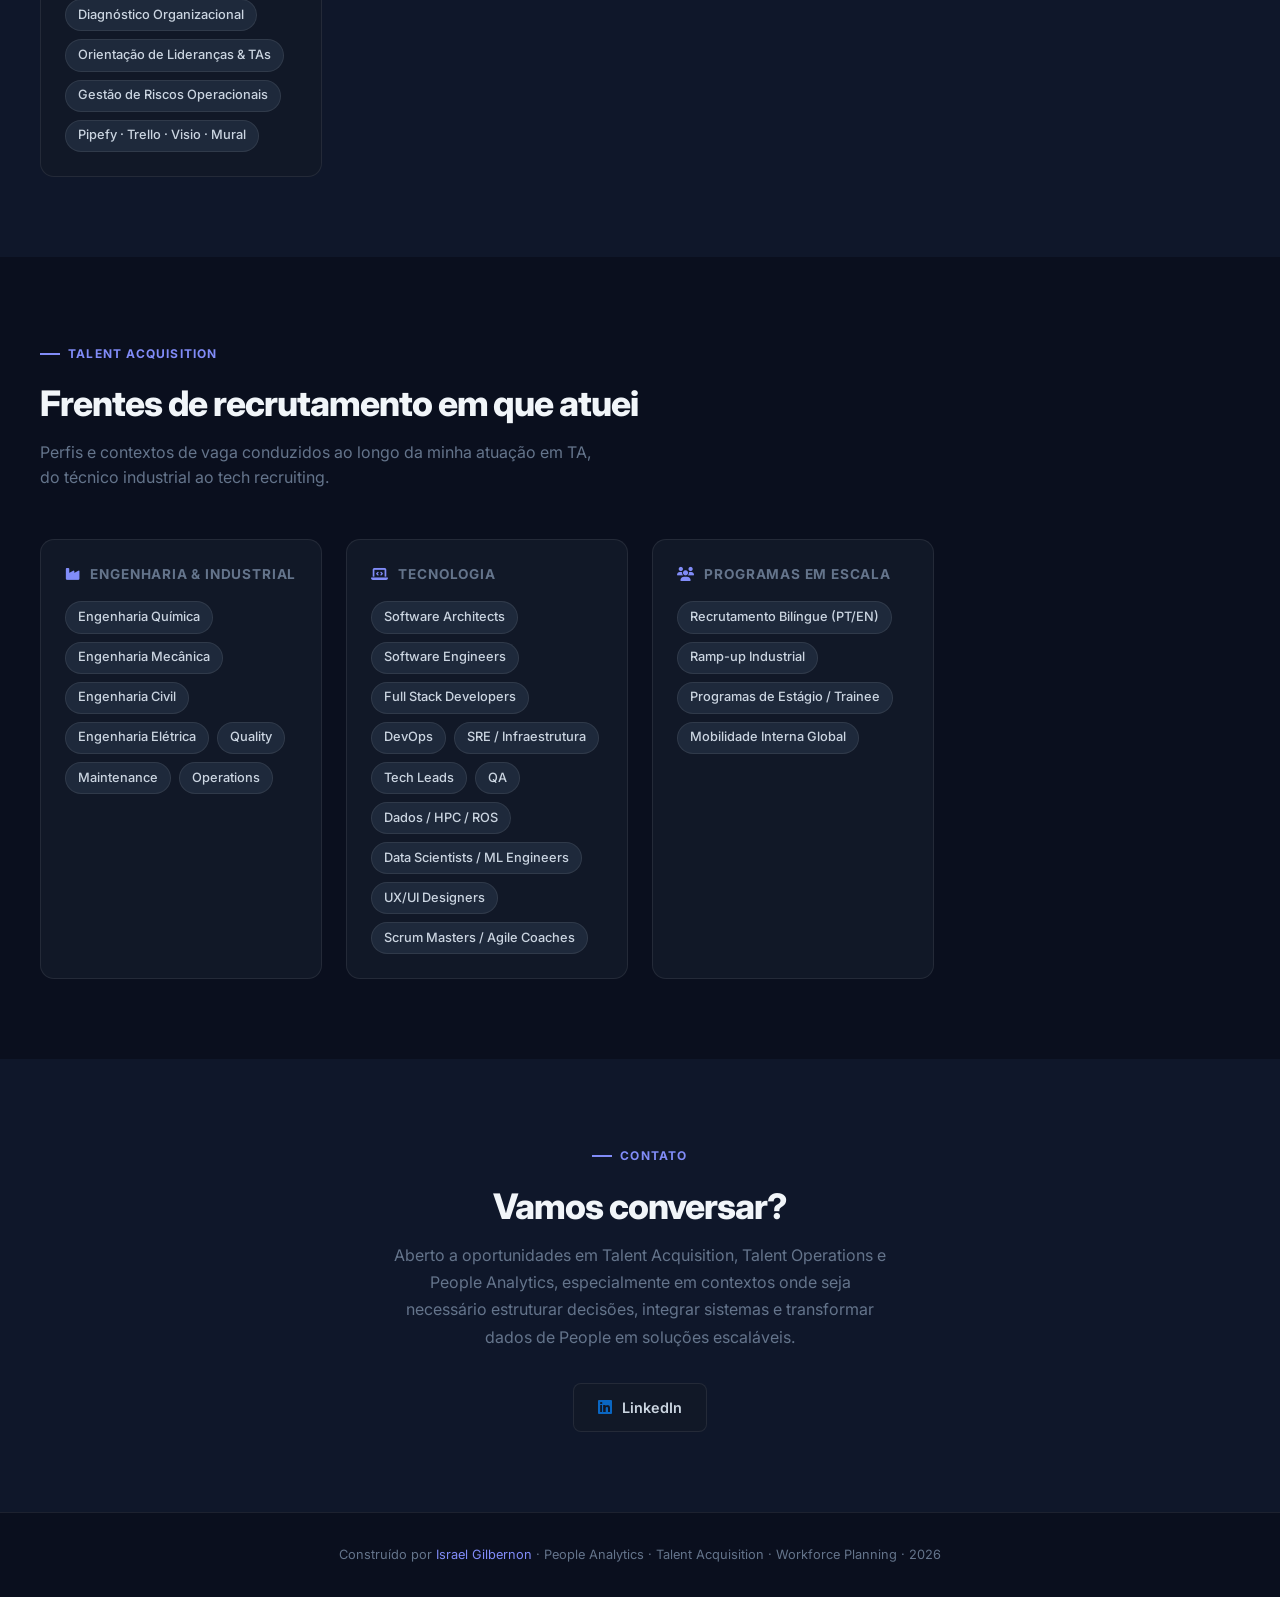
==== commit 99ff638b: "Update index.html" ====
--- a/index.html
+++ b/index.html
@@ -491,7 +491,7 @@
       <div class="about-grid fade-up">
         <div class="about-text">
           <p>
-            Construí minha trajetória em <strong>Talent Acquisition, People Operations e People Analytics</strong> — sempre operando a rotina e, ao mesmo tempo, questionando como as decisões eram formuladas e sustentadas.
+            Construí minha trajetória em <strong>Talent Acquisition, Talent Operations e People Analytics</strong> — sempre operando a rotina e, ao mesmo tempo, questionando como as decisões eram formuladas e sustentadas.
           </p>
           <p>
             Minha formação em <strong>Psicologia</strong> complementa essa leitura ao trazer compreensão sobre comportamento organizacional e vieses de decisão. Hoje combino <strong>análise de dados, desenho de fluxo e automação</strong> para transformar critério tácito em processo explícito.
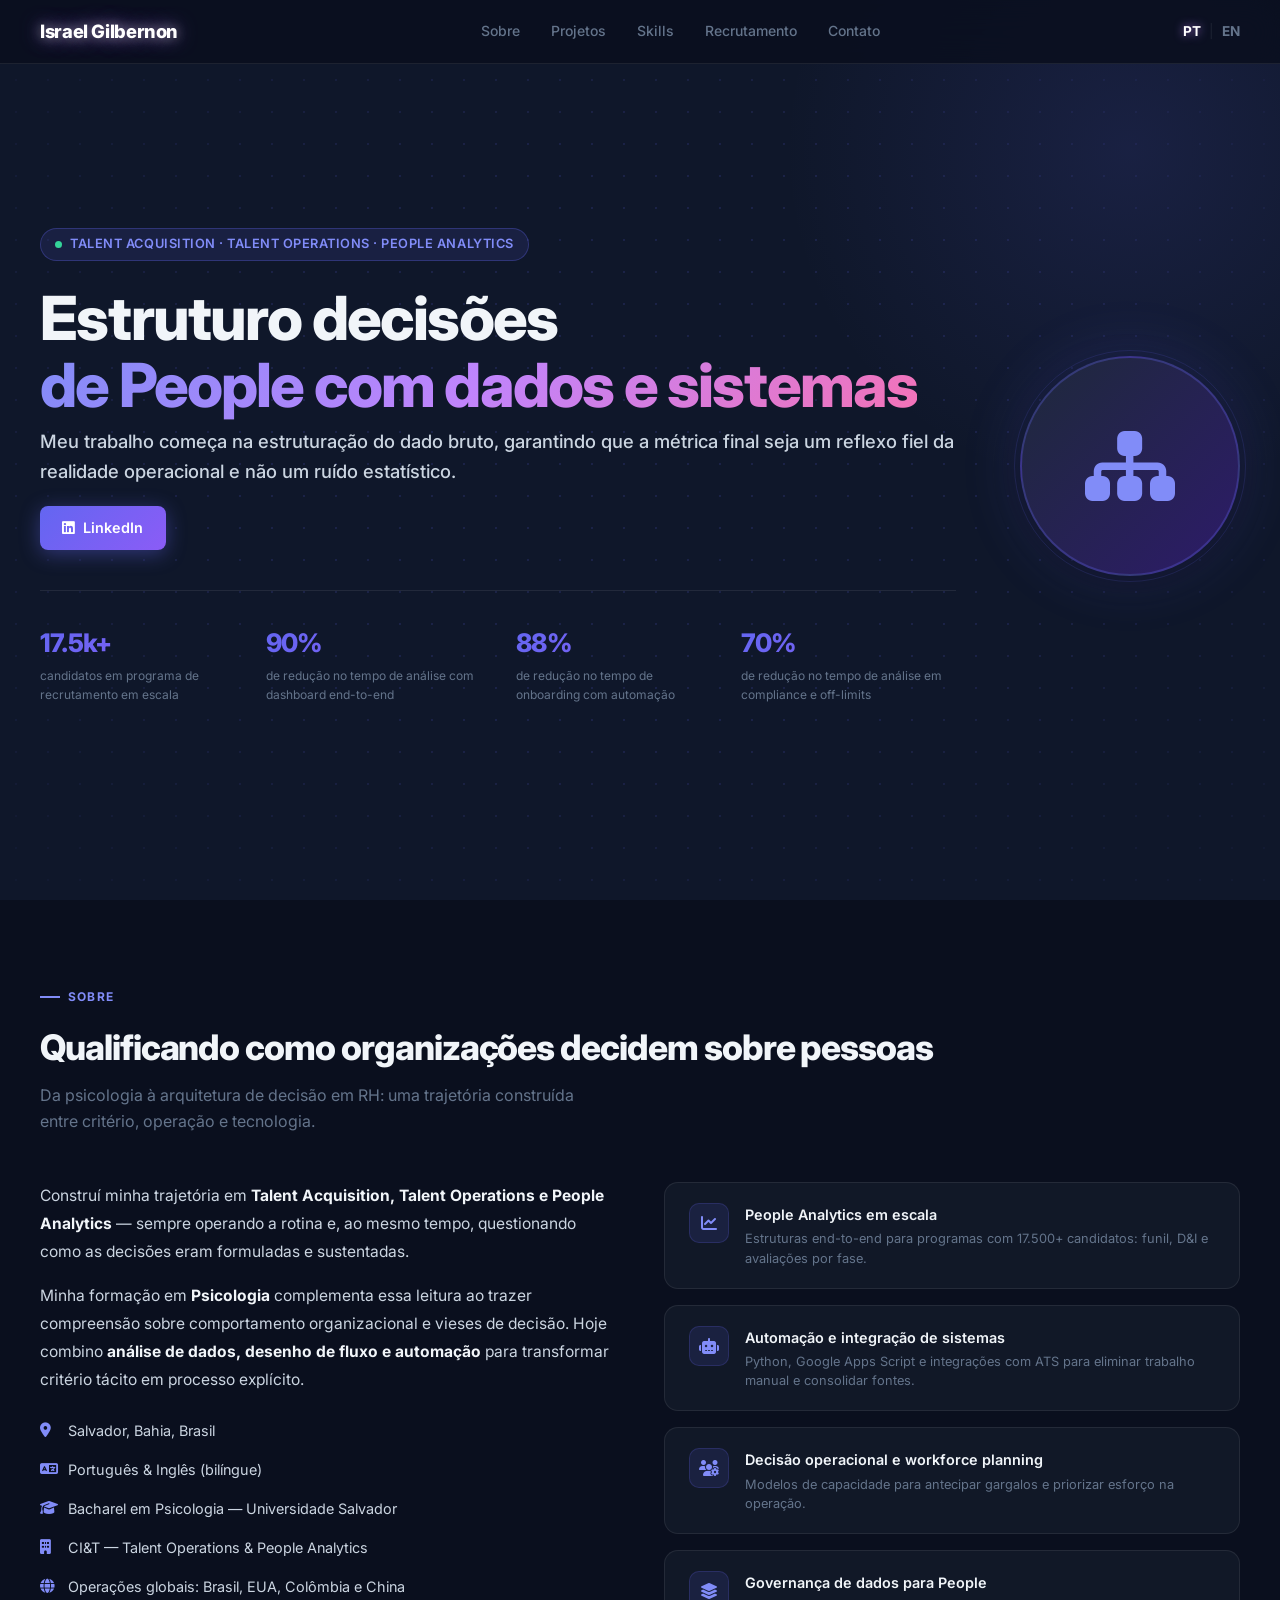
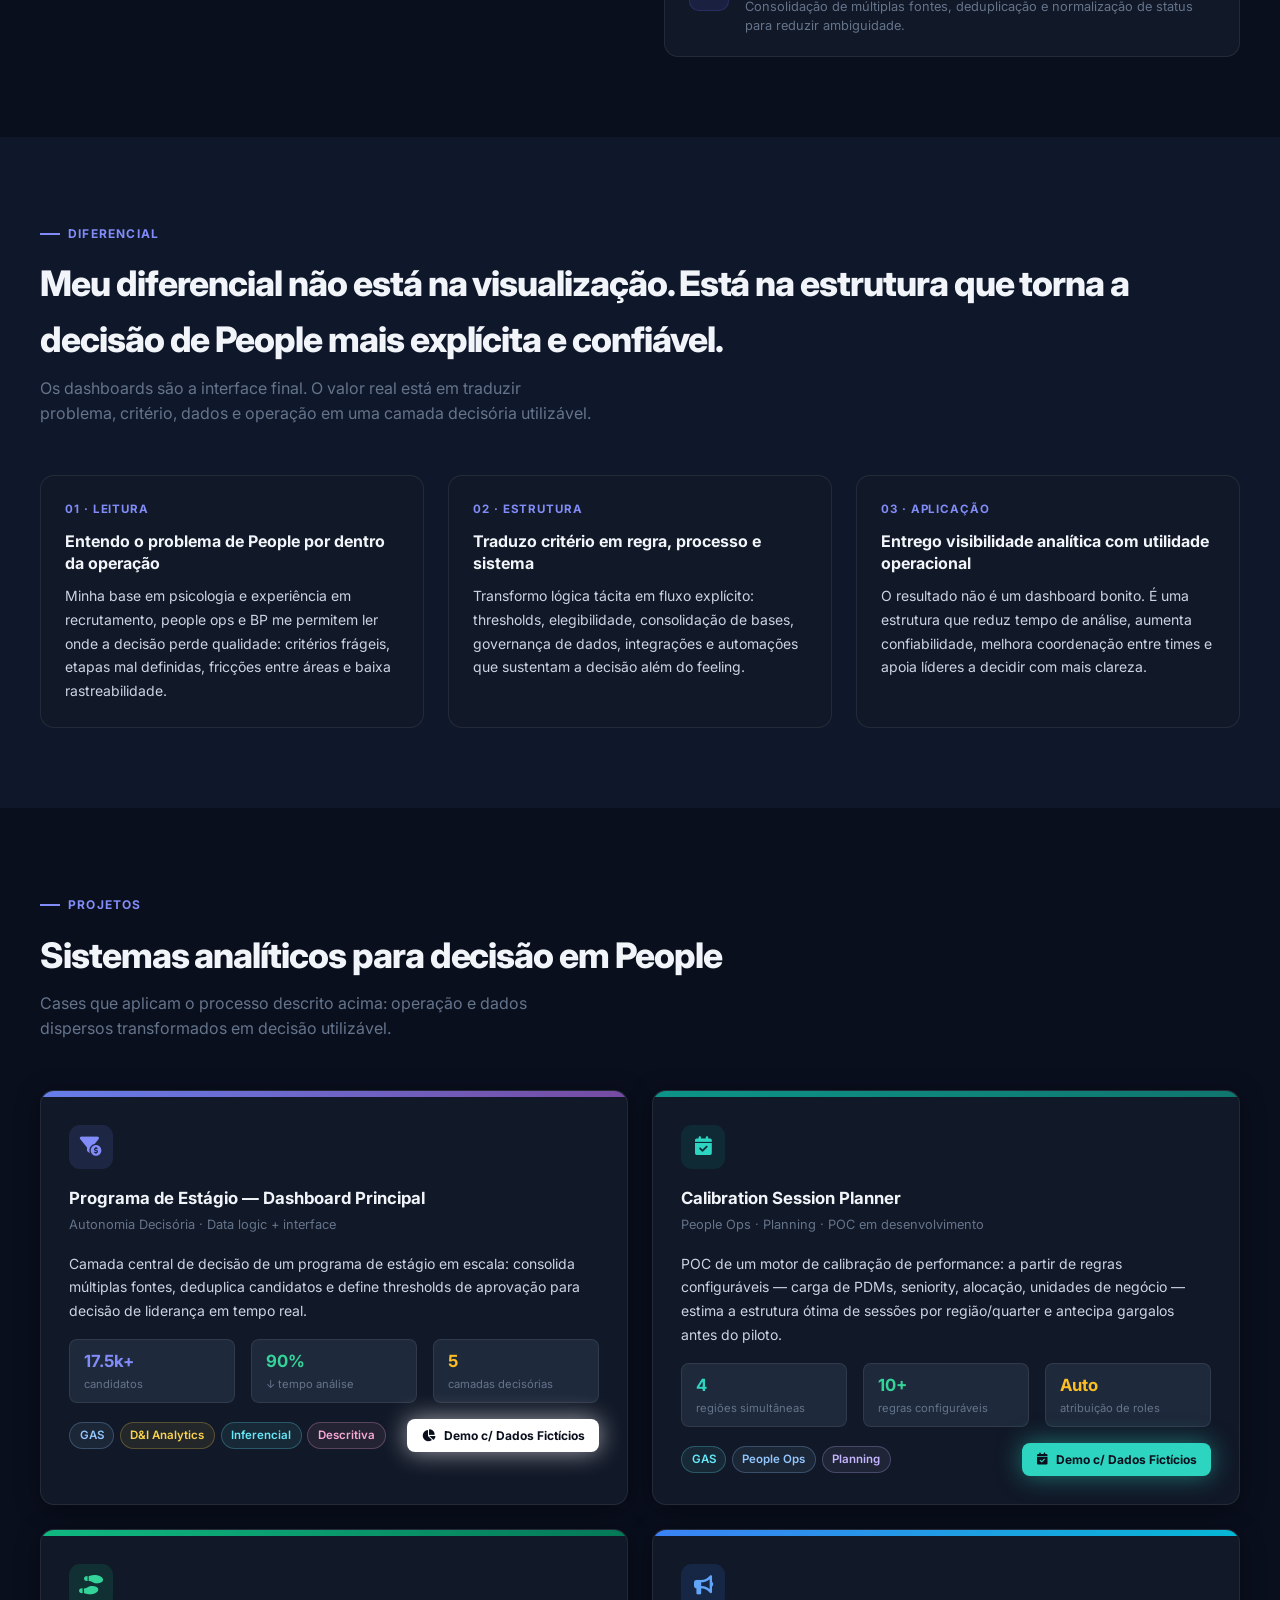
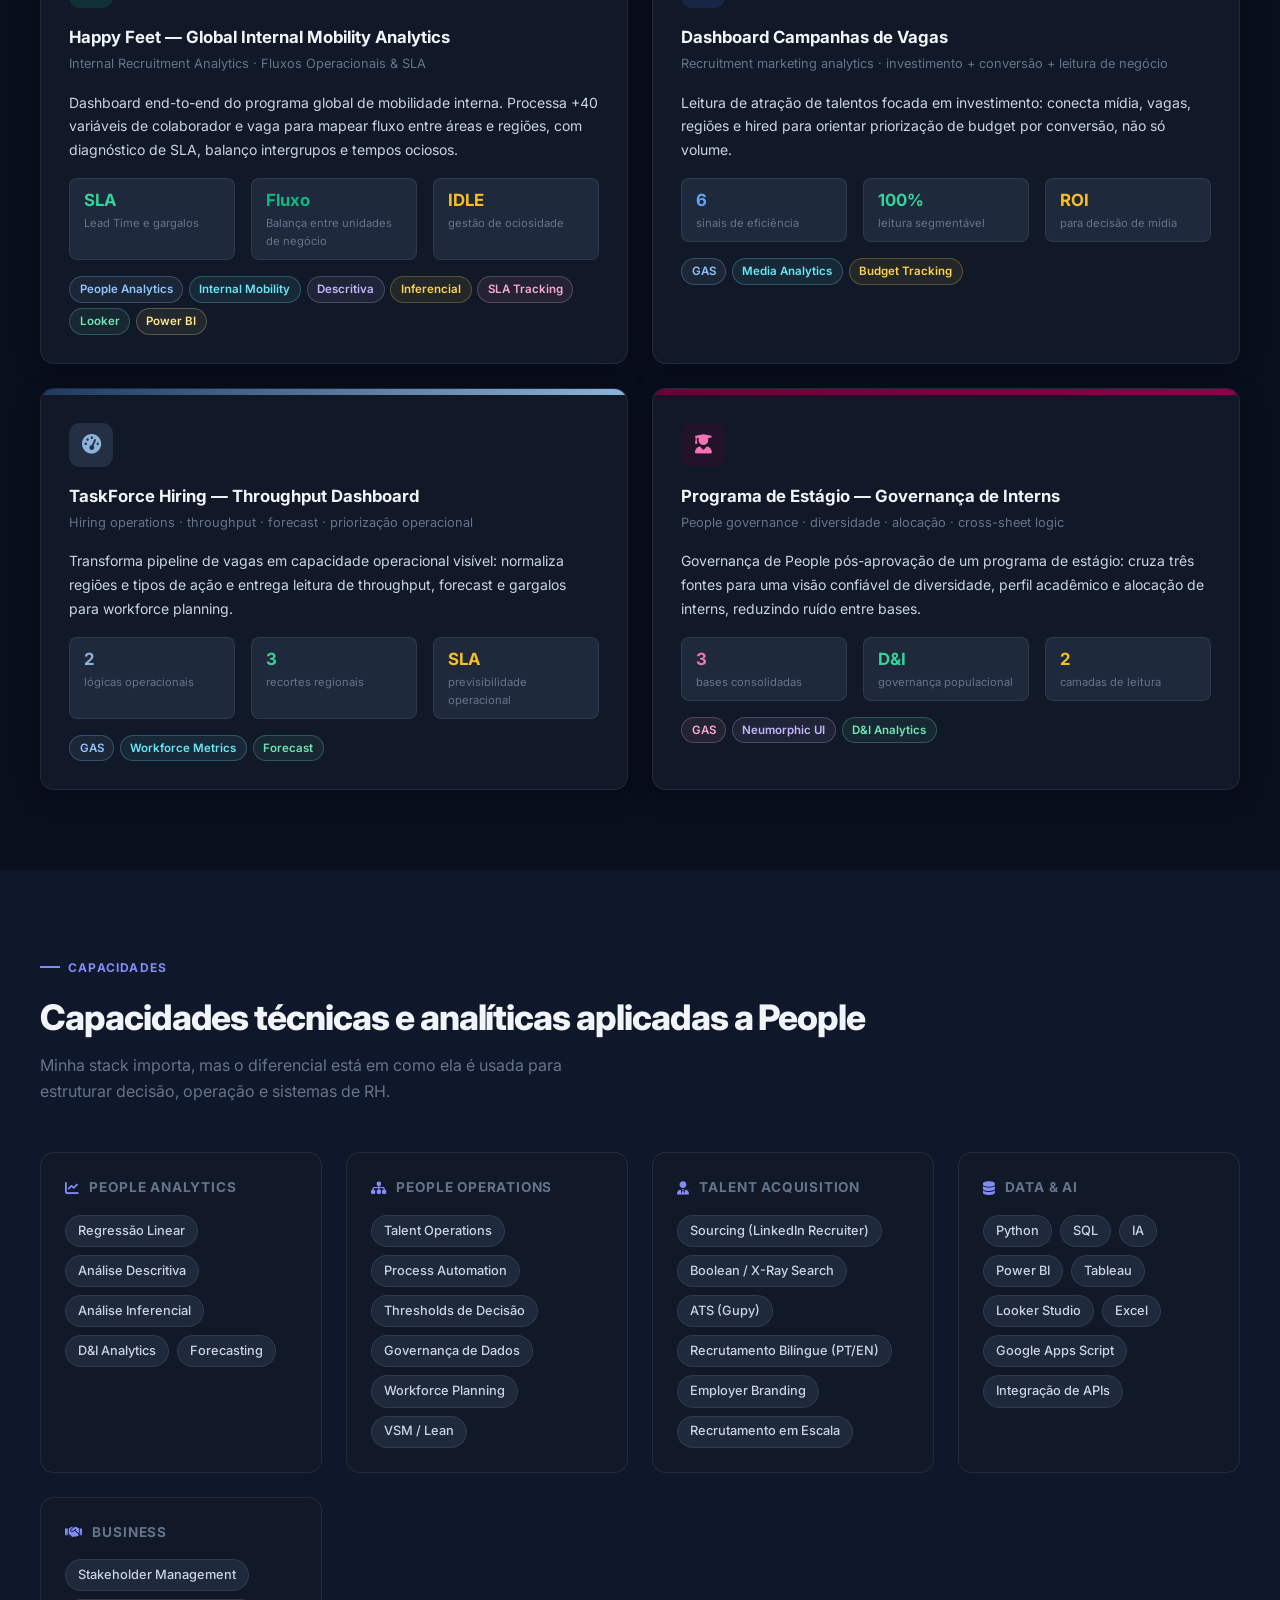
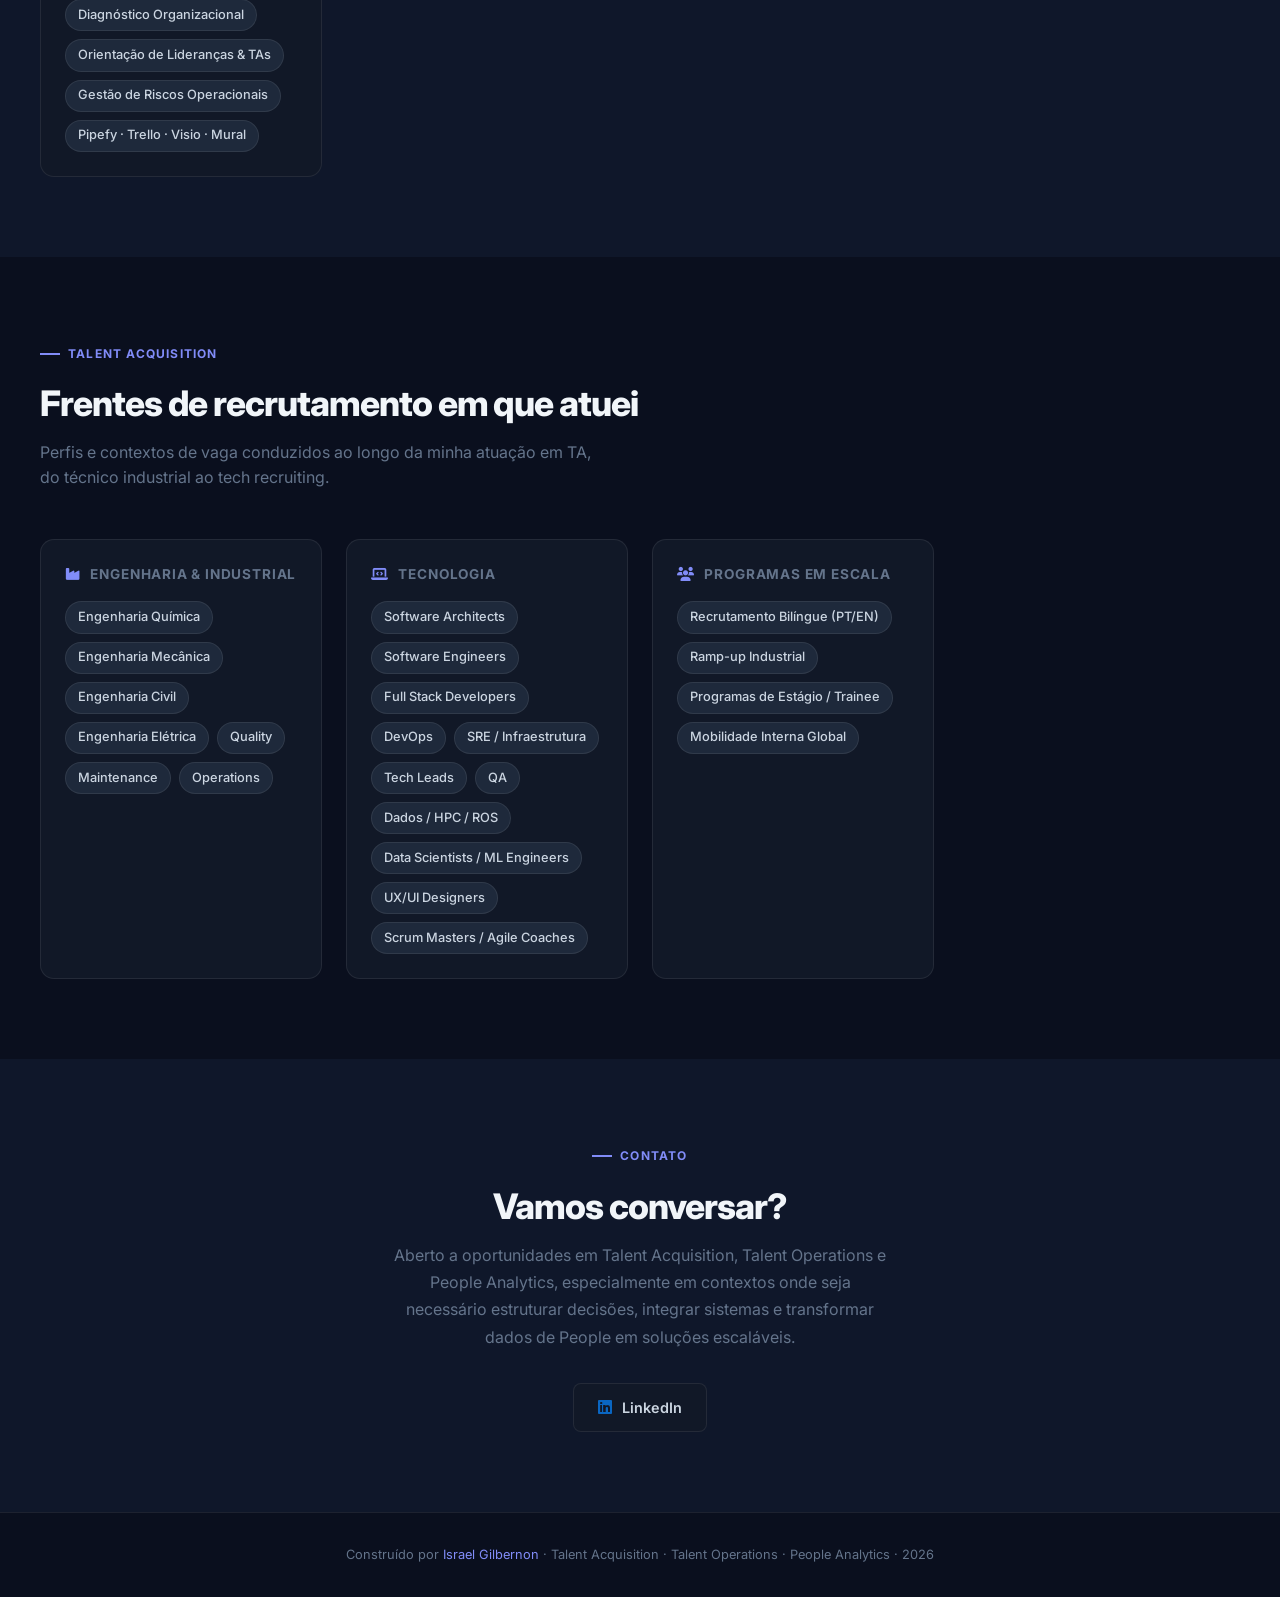
==== commit c6d11ac0: "Update index.html" ====
--- a/index.html
+++ b/index.html
@@ -3,7 +3,7 @@
 <head>
   <meta charset="UTF-8">
   <meta name="viewport" content="width=device-width, initial-scale=1.0">
-  <title>Israel Gilbernon — Talent Operations & People Analytics</title>
+  <title>Israel Gilbernon — Talent Acquisition, Talent Operations & People Analytics</title>
   <link href="https://fonts.googleapis.com/css2?family=Inter:wght@300;400;500;600;700;800&display=swap" rel="stylesheet">
   <link rel="stylesheet" href="https://cdnjs.cloudflare.com/ajax/libs/font-awesome/6.5.0/css/all.min.css">
   <style>
@@ -977,7 +977,7 @@
 
   <!-- ═══ FOOTER ═══ -->
   <footer>
-    <p>Construído por <span>Israel Gilbernon</span> · People Analytics · Talent Acquisition · Workforce Planning · 2026</p>
+    <p>Construído por <span>Israel Gilbernon</span> · Talent Acquisition · Talent Operations · People Analytics · 2026 </p>
   </footer>
 
   <script>
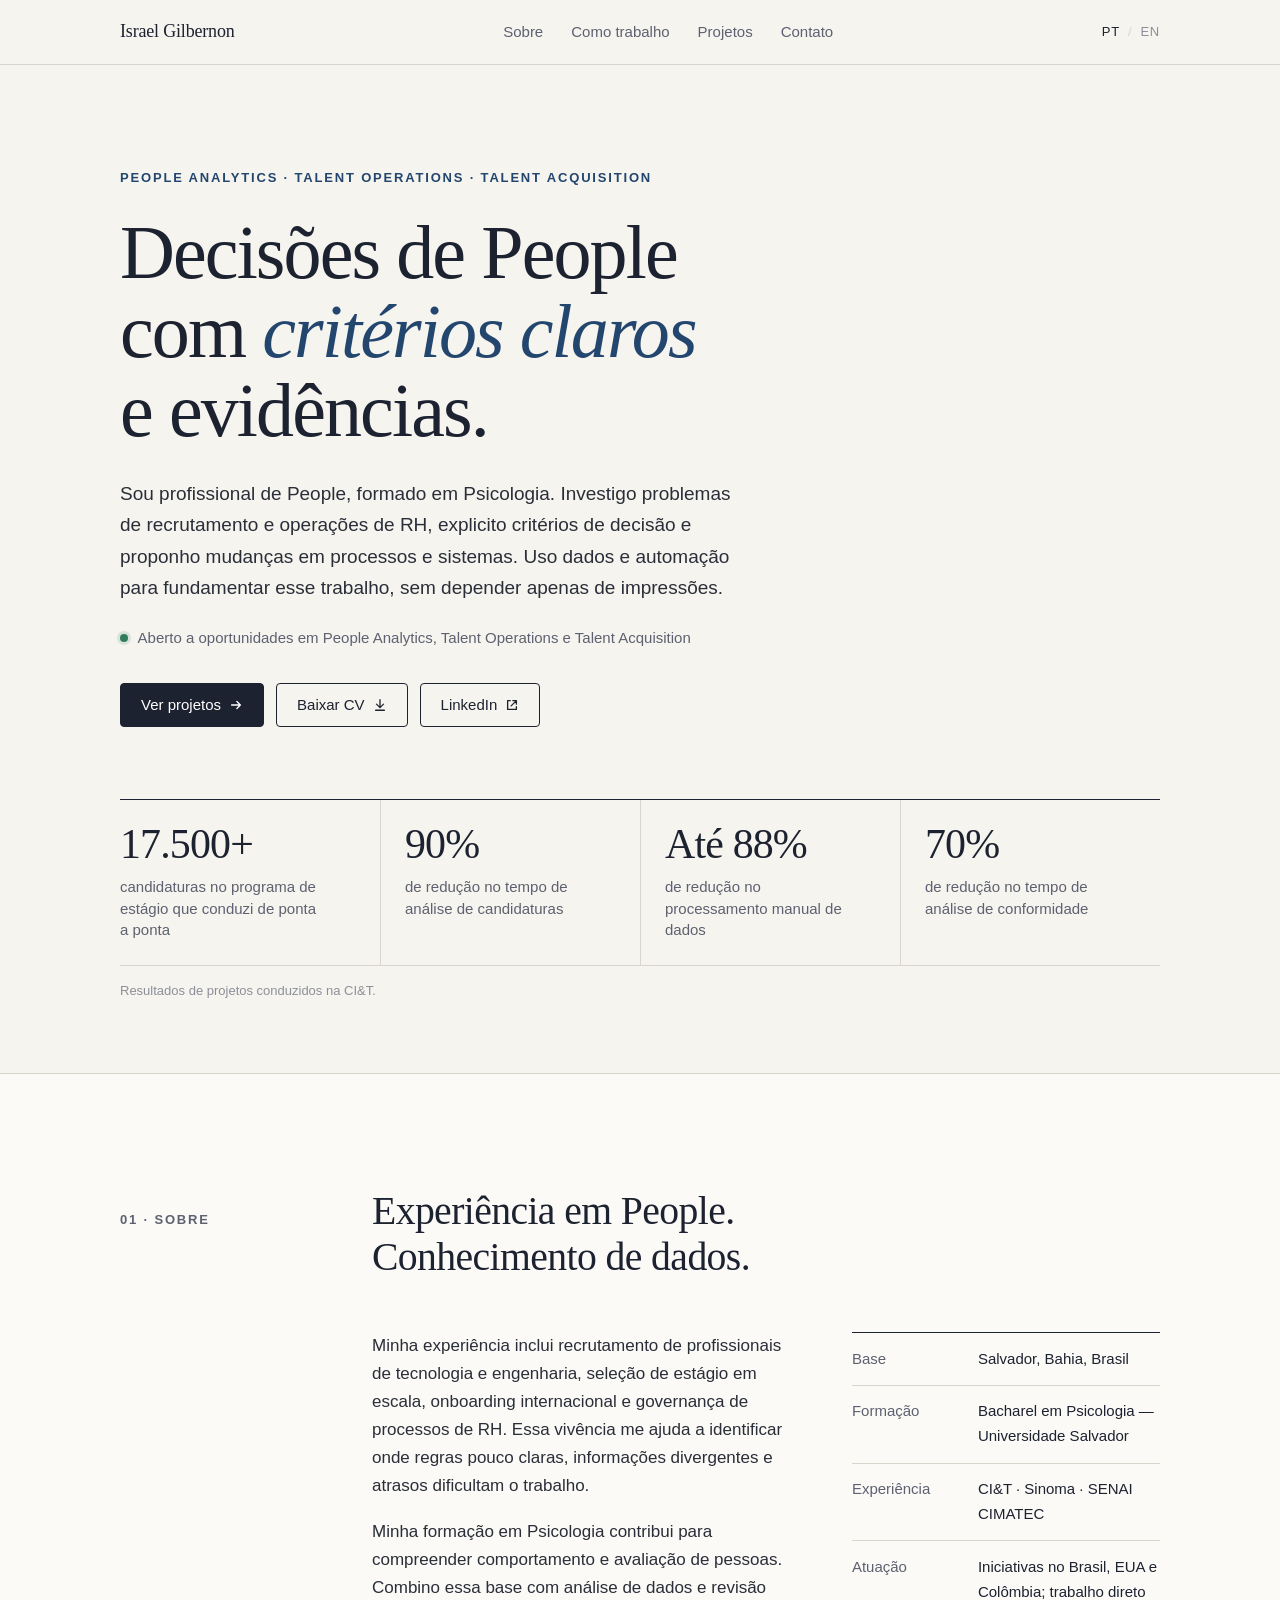
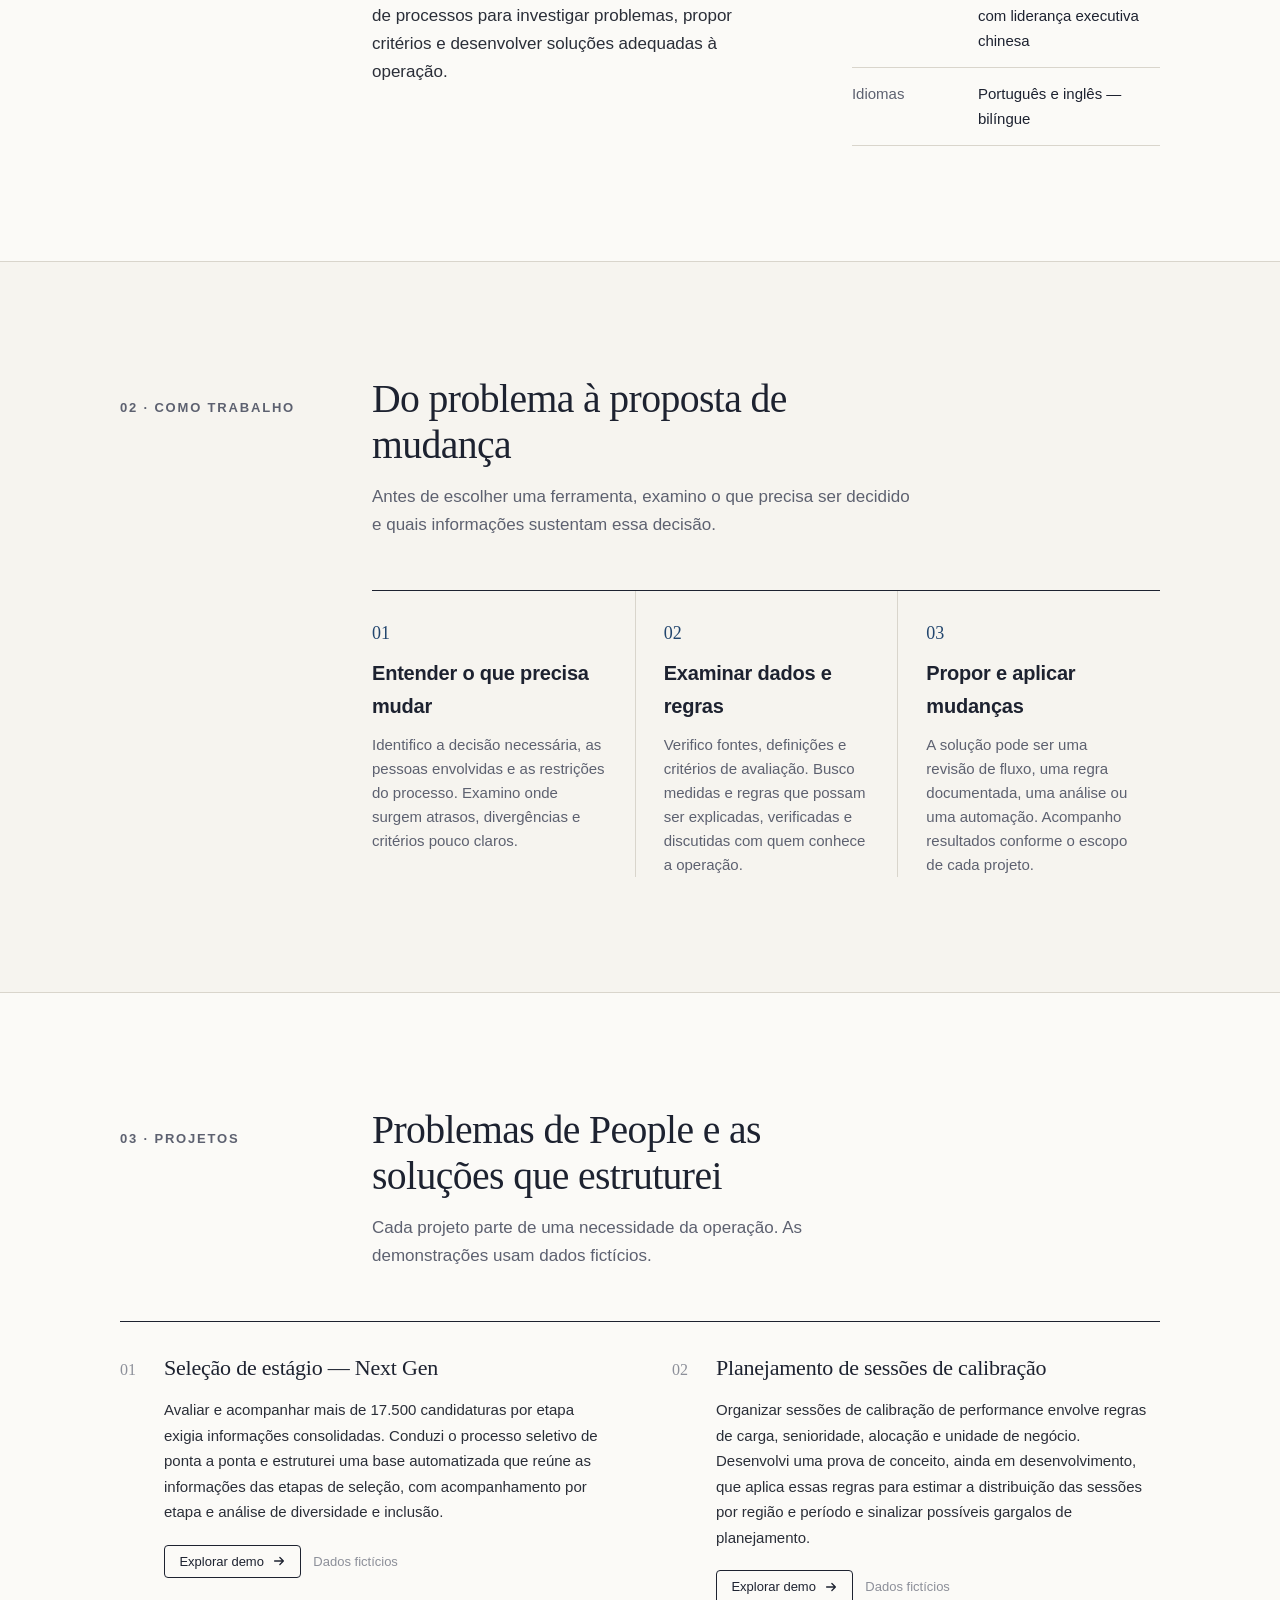
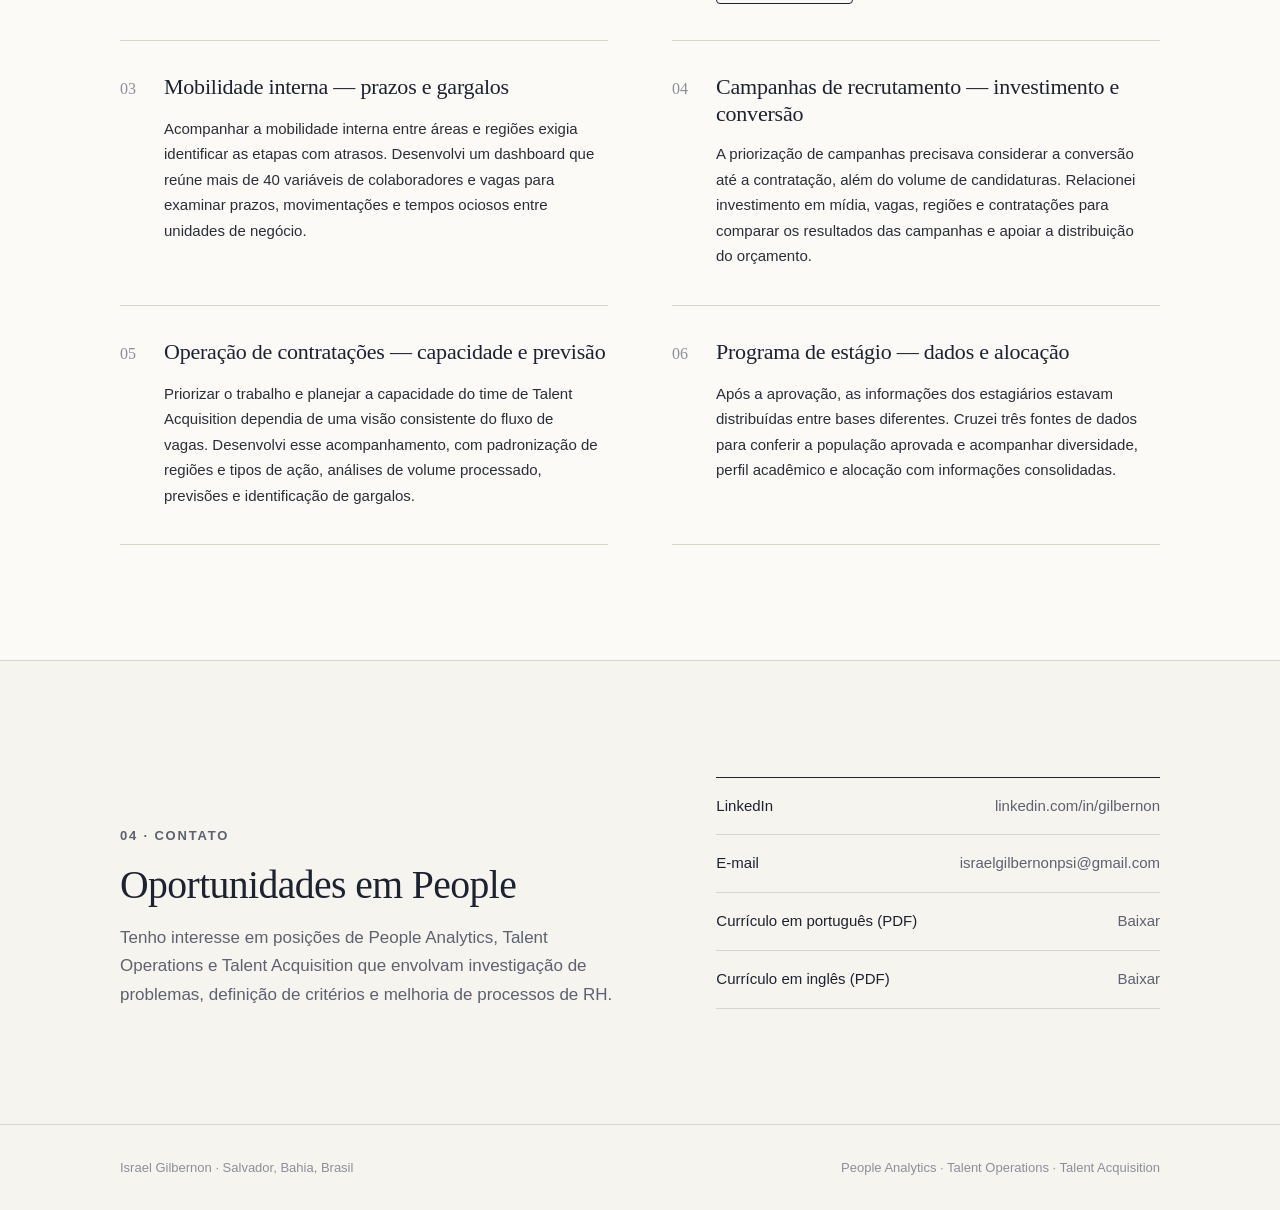
==== commit 1db494b8: "Portfolio redesign: light editorial layout, concise project cards, restyled demos, CV PDFs" ====
--- a/index.html
+++ b/index.html
@@ -1,1018 +1,67 @@
-<!DOCTYPE html>
-<html lang="pt-BR">
-<head>
-  <meta charset="UTF-8">
-  <meta name="viewport" content="width=device-width, initial-scale=1.0">
-  <title>Israel Gilbernon — Talent Acquisition, Talent Operations & People Analytics</title>
-  <link href="https://fonts.googleapis.com/css2?family=Inter:wght@300;400;500;600;700;800&display=swap" rel="stylesheet">
-  <link rel="stylesheet" href="https://cdnjs.cloudflare.com/ajax/libs/font-awesome/6.5.0/css/all.min.css">
-  <style>
-    /* ═══════════════════════════════════════════════════════
-       TOKENS
-    ═══════════════════════════════════════════════════════ */
-    :root {
-      --bg:          #0a0f1e;
-      --bg-2:        #0f172a;
-      --bg-card:     #111827;
-      --bg-card-2:   #1e293b;
-      --border:      rgba(255,255,255,0.08);
-      --border-h:    rgba(255,255,255,0.16);
-      --text:        #f1f5f9;
-      --text-mid:    #cbd5e1;
-      --text-muted:  #64748b;
-      --accent:      #818cf8;
-      --accent-2:    #6366f1;
-      --accent-glow: rgba(99,102,241,0.25);
-      --success:     #34d399;
-      --warning:     #fbbf24;
-      --danger:      #f87171;
-      --pink:        #f472b6;
-      --cyan:        #22d3ee;
-      --grad-1: linear-gradient(135deg, #667eea 0%, #764ba2 100%);
-      --grad-2: linear-gradient(135deg, #6366f1 0%, #8b5cf6 100%);
-      --grad-hero: linear-gradient(135deg, #0a0f1e 0%, #0f172a 50%, #1a0a2e 100%);
-      --radius: 14px;
-      --radius-sm: 8px;
-      --shadow-card: 0 4px 24px rgba(0,0,0,0.4);
-    }
-
-    *, *::before, *::after { margin: 0; padding: 0; box-sizing: border-box; }
-
-    html { scroll-behavior: smooth; }
-
-    body {
-      font-family: 'Inter', -apple-system, BlinkMacSystemFont, sans-serif;
-      background: var(--bg);
-      color: var(--text);
-      line-height: 1.6;
-      overflow-x: hidden;
-    }
-
-    /* ═══ SCROLLBAR ═══ */
-    ::-webkit-scrollbar { width: 6px; }
-    ::-webkit-scrollbar-track { background: var(--bg-2); }
-    ::-webkit-scrollbar-thumb { background: var(--accent-2); border-radius: 3px; }
-
-    /* ═══════════════════════════════════════════════════════
-       NAV
-    ═══════════════════════════════════════════════════════ */
-    .nav {
-      position: fixed; top: 0; left: 0; right: 0; z-index: 1000;
-      background: rgba(10,15,30,0.85);
-      backdrop-filter: blur(16px);
-      border-bottom: 1px solid var(--border);
-      padding: 0 2rem;
-      height: 64px;
-      display: flex; align-items: center;
-      transition: background 0.3s;
-    }
-    .nav-inner {
-      max-width: 1200px; margin: 0 auto; width: 100%;
-      display: flex; justify-content: space-between; align-items: center;
-    }
-    .nav-logo {
-      font-weight: 800; font-size: 1.15rem; letter-spacing: -0.02em;
-      color: #ffffff;
-      text-decoration: none;
-      text-shadow: 0 0 12px rgba(255, 255, 255, 0.4), 0 0 20px rgba(192, 132, 252, 0.7);
-    }
-    .nav-links { display: flex; gap: 0.25rem; list-style: none; }
-    .nav-links a {
-      display: block; padding: 0.4rem 0.85rem;
-      color: var(--text-muted); font-size: 0.875rem; font-weight: 500;
-      text-decoration: none; border-radius: 6px;
-      transition: color 0.2s, background 0.2s;
-    }
-    .nav-links a:hover { color: var(--text); background: var(--bg-card-2); }
-    
-    .lang-switch {
-      display: flex; gap: 0.5rem; align-items: center; font-size: 0.85rem; font-weight: 700;
-    }
-    .lang-switch a {
-      color: var(--text-muted); text-decoration: none; transition: 0.3s;
-    }
-    .lang-switch a.active, .lang-switch a:hover {
-      color: #fff; text-shadow: 0 0 10px rgba(192, 132, 252, 0.8);
-    }
-    .lang-separator { color: var(--border); font-weight: 400; }
-
-    /* ═══════════════════════════════════════════════════════
-       HERO
-    ═══════════════════════════════════════════════════════ */
-    .hero {
-      min-height: 100vh;
-      background: var(--grad-hero);
-      display: flex; align-items: center;
-      padding: 6rem 2rem 4rem;
-      position: relative; overflow: hidden;
-    }
-    /* grid dots background */
-    .hero::before {
-      content: '';
-      position: absolute; inset: 0;
-      background-image: radial-gradient(rgba(99,102,241,0.15) 1px, transparent 1px);
-      background-size: 32px 32px;
-      mask-image: radial-gradient(ellipse 80% 80% at 50% 50%, black 40%, transparent 100%);
-    }
-    /* glow orbs */
-    .hero::after {
-      content: '';
-      position: absolute;
-      width: 700px; height: 700px;
-      background: radial-gradient(circle, rgba(99,102,241,0.12) 0%, transparent 70%);
-      top: -200px; right: -200px;
-      pointer-events: none;
-    }
-    .hero-inner {
-      max-width: 1200px; margin: 0 auto; width: 100%;
-      position: relative; z-index: 1;
-      display: grid; grid-template-columns: 1fr auto; gap: 4rem; align-items: center;
-    }
-    .hero-badge {
-      display: inline-flex; align-items: center; gap: 0.5rem;
-      background: rgba(99,102,241,0.12); border: 1px solid rgba(99,102,241,0.3);
-      color: var(--accent); padding: 0.35rem 0.9rem;
-      border-radius: 100px; font-size: 0.8rem; font-weight: 600;
-      letter-spacing: 0.04em; text-transform: uppercase;
-      margin-bottom: 1.5rem;
-    }
-    .hero-badge span { width: 7px; height: 7px; background: var(--success); border-radius: 50%; animation: pulse 2s infinite; }
-    @keyframes pulse { 0%,100% { opacity:1; transform:scale(1); } 50% { opacity:0.5; transform:scale(1.3); } }
-
-    .hero h1 {
-      font-size: clamp(2.4rem, 5vw, 3.8rem);
-      font-weight: 800; letter-spacing: -0.03em;
-      line-height: 1.1; margin-bottom: 0.5rem;
-    }
-    .hero h1 .grad {
-      background: linear-gradient(135deg, #818cf8 0%, #c084fc 50%, #f472b6 100%);
-      background-clip: text; -webkit-background-clip: text; -webkit-text-fill-color: transparent;
-    }
-    .hero-subtitle {
-      font-size: 1.15rem; color: var(--text-mid); font-weight: 500;
-      margin-bottom: 1.25rem;
-    }
-    .hero-desc {
-      font-size: 1rem; color: var(--text-muted); max-width: 580px;
-      line-height: 1.7; margin-bottom: 2rem;
-    }
-    .hero-ctas { display: flex; gap: 0.75rem; flex-wrap: wrap; }
-    .btn {
-      display: inline-flex; align-items: center; gap: 0.5rem;
-      padding: 0.65rem 1.4rem; border-radius: var(--radius-sm);
-      font-size: 0.9rem; font-weight: 600; text-decoration: none;
-      transition: all 0.2s; cursor: pointer; border: none;
-    }
-    .btn-primary {
-      background: var(--grad-2); color: white;
-      box-shadow: 0 4px 20px rgba(99,102,241,0.4);
-    }
-    .btn-primary:hover { transform: translateY(-2px); box-shadow: 0 8px 30px rgba(99,102,241,0.5); }
-    .btn-ghost {
-      background: rgba(255,255,255,0.06); color: var(--text-mid);
-      border: 1px solid var(--border);
-    }
-    .btn-ghost:hover { background: rgba(255,255,255,0.1); color: var(--text); border-color: var(--border-h); }
-
-    .hero-stats {
-      display: flex; gap: 2rem; margin-top: 2.5rem;
-      padding-top: 2rem; border-top: 1px solid var(--border);
-    }
-    .hero-stat-num {
-      font-size: 1.6rem; font-weight: 800; letter-spacing: -0.03em;
-      background: var(--grad-2); background-clip: text; -webkit-background-clip: text; -webkit-text-fill-color: transparent;
-    }
-    .hero-stat-label { font-size: 0.75rem; color: var(--text-muted); margin-top: 2px; }
-
-    .hero-avatar {
-      width: 220px; height: 220px; border-radius: 50%;
-      background: linear-gradient(135deg, #1e293b, #2d1b69);
-      border: 2px solid rgba(99,102,241,0.3);
-      display: flex; align-items: center; justify-content: center;
-      font-size: 5rem; color: var(--accent);
-      box-shadow: 0 0 60px rgba(99,102,241,0.2), var(--shadow-card);
-      flex-shrink: 0; position: relative;
-    }
-    .hero-avatar::after {
-      content: '';
-      position: absolute; inset: -8px;
-      border-radius: 50%;
-      border: 1px solid rgba(99,102,241,0.15);
-    }
-
-    /* ═══════════════════════════════════════════════════════
-       SHARED SECTION STYLES
-    ═══════════════════════════════════════════════════════ */
-    section { padding: 5rem 2rem; }
-    section:nth-child(even) { background: var(--bg-2); }
-
-    .section-inner { max-width: 1200px; margin: 0 auto; }
-
-    .section-label {
-      display: inline-flex; align-items: center; gap: 0.5rem;
-      font-size: 0.75rem; font-weight: 700; letter-spacing: 0.1em;
-      text-transform: uppercase; color: var(--accent);
-      margin-bottom: 0.75rem;
-    }
-    .section-label::before {
-      content: ''; display: block; width: 20px; height: 2px;
-      background: var(--accent);
-    }
-    .section-title {
-      font-size: clamp(1.6rem, 3vw, 2.2rem);
-      font-weight: 800; letter-spacing: -0.03em; margin-bottom: 0.5rem;
-    }
-    .section-sub {
-      color: var(--text-muted); font-size: 1rem; max-width: 560px; margin-bottom: 3rem;
-    }
-
-    /* ═══════════════════════════════════════════════════════
-       ABOUT
-    ═══════════════════════════════════════════════════════ */
-    .about-grid {
-      display: grid; grid-template-columns: 1fr 1fr; gap: 3rem; align-items: start;
-    }
-    .about-text p {
-      color: var(--text-mid); line-height: 1.8; margin-bottom: 1rem; font-size: 0.975rem;
-    }
-    .about-text p strong { color: var(--text); }
-    .about-facts { display: flex; flex-direction: column; gap: 1rem; margin-top: 1.5rem; }
-    .about-fact {
-      display: flex; align-items: center; gap: 0.75rem;
-      font-size: 0.9rem; color: var(--text-mid);
-    }
-    .about-fact i { color: var(--accent); width: 16px; }
-
-    .about-highlights { display: flex; flex-direction: column; gap: 1rem; }
-    .highlight-card {
-      background: var(--bg-card); border: 1px solid var(--border);
-      border-radius: var(--radius); padding: 1.25rem 1.5rem;
-      display: flex; gap: 1rem; align-items: flex-start;
-      transition: border-color 0.2s, transform 0.2s;
-    }
-    .highlight-card:hover { border-color: var(--border-h); transform: translateX(4px); }
-    .highlight-icon {
-      width: 40px; height: 40px; border-radius: 10px;
-      background: rgba(99,102,241,0.12); border: 1px solid rgba(99,102,241,0.2);
-      display: flex; align-items: center; justify-content: center;
-      color: var(--accent); font-size: 1rem; flex-shrink: 0;
-    }
-    .highlight-title { font-weight: 600; font-size: 0.9rem; margin-bottom: 0.2rem; }
-    .highlight-desc { font-size: 0.8rem; color: var(--text-muted); line-height: 1.5; }
-
-    /* ═══════════════════════════════════════════════════════
-       DIFFERENTIAL
-    ═══════════════════════════════════════════════════════ */
-    .differential-grid {
-      display: grid; grid-template-columns: repeat(3, 1fr); gap: 1.5rem;
-    }
-    .differential-card {
-      background: var(--bg-card); border: 1px solid var(--border);
-      border-radius: var(--radius); padding: 1.5rem;
-      transition: border-color 0.2s, transform 0.2s;
-    }
-    .differential-card:hover { border-color: var(--border-h); transform: translateY(-3px); }
-    .differential-step {
-      font-size: 0.72rem; font-weight: 700; letter-spacing: 0.08em;
-      text-transform: uppercase; color: var(--accent);
-      margin-bottom: 0.8rem;
-    }
-    .differential-title {
-      font-size: 1rem; font-weight: 700; line-height: 1.35;
-      margin-bottom: 0.6rem;
-    }
-    .differential-desc {
-      font-size: 0.875rem; color: var(--text-mid); line-height: 1.7;
-    }
-
-    /* ═══════════════════════════════════════════════════════
-       TAGS
-    ═══════════════════════════════════════════════════════ */
-    .tag {
-      font-size: 0.72rem; font-weight: 600; padding: 0.2rem 0.6rem;
-      border-radius: 100px; border: 1px solid;
-    }
-    .tag-blue   { color: #93c5fd; border-color: rgba(147,197,253,0.25); background: rgba(147,197,253,0.08); }
-    .tag-purple { color: #c4b5fd; border-color: rgba(196,181,253,0.25); background: rgba(196,181,253,0.08); }
-    .tag-green  { color: #6ee7b7; border-color: rgba(110,231,183,0.25); background: rgba(110,231,183,0.08); }
-    .tag-orange { color: #fcd34d; border-color: rgba(252,211,77,0.25);  background: rgba(252,211,77,0.08); }
-    .tag-pink   { color: #f9a8d4; border-color: rgba(249,168,212,0.25); background: rgba(249,168,212,0.08); }
-    .tag-cyan   { color: #67e8f9; border-color: rgba(103,232,249,0.25); background: rgba(103,232,249,0.08); }
-    .tag-yellow { color: #fde68a; border-color: rgba(253,230,138,0.25); background: rgba(253,230,138,0.08); }
-
-    /* ═══════════════════════════════════════════════════════
-       PROJECTS
-    ═══════════════════════════════════════════════════════ */
-    .projects-grid {
-      display: grid; grid-template-columns: repeat(auto-fill, minmax(520px, 1fr)); gap: 1.5rem;
-    }
-    .project-card {
-      background: var(--bg-card); border: 1px solid var(--border);
-      border-radius: var(--radius); overflow: hidden;
-      box-shadow: var(--shadow-card);
-      display: flex; flex-direction: column;
-    }
-    .project-banner {
-      height: 6px;
-    }
-    .project-body { padding: 1.75rem; flex: 1; display: flex; flex-direction: column; gap: 1rem; }
-    .project-header { display: flex; justify-content: space-between; align-items: flex-start; }
-    .project-icon {
-      width: 44px; height: 44px; border-radius: 11px;
-      display: flex; align-items: center; justify-content: center;
-      font-size: 1.2rem;
-    }
-    .project-title { font-weight: 700; font-size: 1.05rem; margin-bottom: 0.2rem; }
-    .project-subtitle { font-size: 0.8rem; color: var(--text-muted); }
-    .project-desc { font-size: 0.875rem; color: var(--text-mid); line-height: 1.7; }
-    .project-metrics {
-      display: flex; gap: 1rem; flex-wrap: wrap;
-    }
-    .project-metric {
-      background: var(--bg-card-2); border: 1px solid var(--border);
-      border-radius: 8px; padding: 0.5rem 0.85rem; flex: 1; min-width: 90px;
-    }
-    .project-metric-val { font-size: 1.05rem; font-weight: 700; }
-    .project-metric-label { font-size: 0.7rem; color: var(--text-muted); margin-top: 1px; }
-    .project-footer { display: flex; justify-content: space-between; align-items: center; flex-wrap: wrap; gap: 0.5rem; }
-    .project-stack { display: flex; flex-wrap: wrap; gap: 0.35rem; }
-
-    /* ═══════════════════════════════════════════════════════
-       SKILLS
-    ═══════════════════════════════════════════════════════ */
-    .skills-grid { display: grid; grid-template-columns: repeat(auto-fill, minmax(260px, 1fr)); gap: 1.5rem; }
-    .skills-group {
-      background: var(--bg-card); border: 1px solid var(--border);
-      border-radius: var(--radius); padding: 1.5rem;
-      transition: border-color 0.2s;
-    }
-    .skills-group:hover { border-color: var(--border-h); }
-    .skills-group-title {
-      display: flex; align-items: center; gap: 0.6rem;
-      font-size: 0.85rem; font-weight: 700; color: var(--text-muted);
-      text-transform: uppercase; letter-spacing: 0.06em;
-      margin-bottom: 1rem;
-    }
-    .skills-group-title i { color: var(--accent); }
-    .skills-list { display: flex; flex-wrap: wrap; gap: 0.5rem; }
-    .skill-pill {
-      font-size: 0.8rem; font-weight: 500; padding: 0.3rem 0.75rem;
-      border-radius: 100px; background: var(--bg-card-2);
-      border: 1px solid var(--border); color: var(--text-mid);
-      transition: all 0.15s;
-    }
-    .skill-pill:hover { border-color: var(--accent-2); color: var(--accent); background: rgba(99,102,241,0.08); }
-
-    /* ═══════════════════════════════════════════════════════
-       CONTACT
-    ═══════════════════════════════════════════════════════ */
-    .contact-wrapper {
-      max-width: 720px; margin: 0 auto; text-align: center;
-    }
-    .contact-links { display: flex; justify-content: center; flex-wrap: wrap; gap: 1rem; margin-top: 2rem; }
-    .contact-link {
-      display: flex; align-items: center; gap: 0.6rem;
-      padding: 0.75rem 1.5rem; border-radius: var(--radius-sm);
-      font-size: 0.9rem; font-weight: 600; text-decoration: none;
-      background: var(--bg-card); border: 1px solid var(--border);
-      color: var(--text-mid); transition: all 0.2s;
-    }
-    .contact-link:hover { border-color: var(--accent-2); color: var(--accent); background: rgba(99,102,241,0.08); transform: translateY(-2px); }
-    .contact-link i { font-size: 1rem; }
-
-    /* ═══════════════════════════════════════════════════════
-       FOOTER
-    ═══════════════════════════════════════════════════════ */
-    footer {
-      background: var(--bg); border-top: 1px solid var(--border);
-      padding: 2rem; text-align: center;
-      font-size: 0.8rem; color: var(--text-muted);
-    }
-    footer span { color: var(--accent); }
-
-    /* ═══════════════════════════════════════════════════════
-       ANIMATIONS
-    ═══════════════════════════════════════════════════════ */
-    .fade-up {
-      opacity: 0; transform: translateY(24px);
-      transition: opacity 0.6s ease, transform 0.6s ease;
-    }
-    .fade-up.visible { opacity: 1; transform: translateY(0); }
-
-    /* ═══════════════════════════════════════════════════════
-       RESPONSIVE
-    ═══════════════════════════════════════════════════════ */
-    @media (max-width: 900px) {
-      .hero-inner { grid-template-columns: 1fr; }
-      .hero-avatar { display: none; }
-      .about-grid { grid-template-columns: 1fr; }
-      .differential-grid { grid-template-columns: 1fr; }
-      .projects-grid { grid-template-columns: 1fr; }
-    }
-    @media (max-width: 640px) {
-      .hero-stats { flex-wrap: wrap; gap: 1.25rem; }
-      .nav-links { display: none; }
-    }
-  </style>
-</head>
-<body>
-
-  <!-- ═══ NAV ═══ -->
-  <nav class="nav">
-    <div class="nav-inner">
-      <a class="nav-logo" href="#">Israel Gilbernon</a>
-      <ul class="nav-links">
-        <li><a href="#sobre">Sobre</a></li>
-        <li><a href="#projetos">Projetos</a></li>
-        <li><a href="#skills">Skills</a></li>
-        <li><a href="#recrutamento">Recrutamento</a></li>
-        <li><a href="#contato">Contato</a></li>
-      </ul>
-      <div class="lang-switch">
-        <a href="index.html" class="active">PT</a>
-        <span class="lang-separator">|</span>
-        <a href="index-en.html">EN</a>
-      </div>
-    </div>
-  </nav>
-
-  <!-- ═══ HERO ═══ -->
-  <section class="hero" id="inicio">
-    <div class="hero-inner">
-      <div class="hero-content">
-        <div class="hero-badge">
-          <span></span>
-          Talent Acquisition · Talent Operations · People Analytics
-        </div>
-        <h1>
-          Estruturo decisões<br>
-          <span class="grad">de People com dados e sistemas</span>
-        </h1>
-        <div class="hero-subtitle">Meu trabalho começa na estruturação do dado bruto, garantindo que a métrica final seja um reflexo fiel da realidade operacional e não um ruído estatístico.</div>
-        <div class="hero-ctas">
-          <a class="btn btn-primary" href="https://www.linkedin.com/in/gilbernon" target="_blank" rel="noopener">
-            <i class="fab fa-linkedin"></i> LinkedIn
-          </a>
-        </div>
-
-        <div class="hero-stats">
-          <div>
-            <div class="hero-stat-num">17.5k+</div>
-            <div class="hero-stat-label">candidatos em programa de recrutamento em escala</div>
-          </div>
-          <div>
-            <div class="hero-stat-num">90%</div>
-            <div class="hero-stat-label">de redução no tempo de análise com dashboard end-to-end</div>
-          </div>
-          <div>
-            <div class="hero-stat-num">88%</div>
-            <div class="hero-stat-label">de redução no tempo de onboarding com automação</div>
-          </div>
-          <div>
-            <div class="hero-stat-num">70%</div>
-            <div class="hero-stat-label">de redução no tempo de análise em compliance e off-limits</div>
-          </div>
-        </div>
-
-      </div>
-      <div class="hero-avatar">
-        <i class="fas fa-sitemap"></i>
-      </div>
-    </div>
-  </section>
-
-  <!-- ═══ SOBRE ═══ -->
-  <section id="sobre">
-    <div class="section-inner">
-      <div class="section-label">Sobre</div>
-      <h2 class="section-title">Qualificando como organizações decidem sobre pessoas</h2>
-      <p class="section-sub">Da psicologia à arquitetura de decisão em RH: uma trajetória construída entre critério, operação e tecnologia.</p>
-
-      <div class="about-grid fade-up">
-        <div class="about-text">
-          <p>
-            Construí minha trajetória em <strong>Talent Acquisition, Talent Operations e People Analytics</strong> — sempre operando a rotina e, ao mesmo tempo, questionando como as decisões eram formuladas e sustentadas.
-          </p>
-          <p>
-            Minha formação em <strong>Psicologia</strong> complementa essa leitura ao trazer compreensão sobre comportamento organizacional e vieses de decisão. Hoje combino <strong>análise de dados, desenho de fluxo e automação</strong> para transformar critério tácito em processo explícito.
-          </p>
-          <div class="about-facts">
-            <div class="about-fact"><i class="fas fa-map-marker-alt"></i> Salvador, Bahia, Brasil</div>
-            <div class="about-fact"><i class="fas fa-language"></i> Português & Inglês (bilíngue)</div>
-            <div class="about-fact"><i class="fas fa-graduation-cap"></i> Bacharel em Psicologia — Universidade Salvador</div>
-            <div class="about-fact"><i class="fas fa-building"></i> CI&T — Talent Operations & People Analytics</div>
-            <div class="about-fact"><i class="fas fa-globe"></i> Operações globais: Brasil, EUA, Colômbia e China</div>
-          </div>
-        </div>
-        <div class="about-highlights">
-          <div class="highlight-card">
-            <div class="highlight-icon"><i class="fas fa-chart-line"></i></div>
-            <div>
-              <div class="highlight-title">People Analytics em escala</div>
-              <div class="highlight-desc">Estruturas end-to-end para programas com 17.500+ candidatos: funil, D&I e avaliações por fase.</div>
-            </div>
-          </div>
-          <div class="highlight-card">
-            <div class="highlight-icon"><i class="fas fa-robot"></i></div>
-            <div>
-              <div class="highlight-title">Automação e integração de sistemas</div>
-              <div class="highlight-desc">Python, Google Apps Script e integrações com ATS para eliminar trabalho manual e consolidar fontes.</div>
-            </div>
-          </div>
-          <div class="highlight-card">
-            <div class="highlight-icon"><i class="fas fa-users-gear"></i></div>
-            <div>
-              <div class="highlight-title">Decisão operacional e workforce planning</div>
-              <div class="highlight-desc">Modelos de capacidade para antecipar gargalos e priorizar esforço na operação.</div>
-            </div>
-          </div>
-          <div class="highlight-card">
-            <div class="highlight-icon"><i class="fas fa-layer-group"></i></div>
-            <div>
-              <div class="highlight-title">Governança de dados para People</div>
-              <div class="highlight-desc">Consolidação de múltiplas fontes, deduplicação e normalização de status para reduzir ambiguidade.</div>
-            </div>
-          </div>
-        </div>
-      </div>
-    </div>
-  </section>
-
-  <!-- ═══ DIFERENCIAL ═══ -->
-  <section id="diferencial">
-    <div class="section-inner">
-      <div class="section-label">Diferencial</div>
-      <h2 class="section-title">Meu diferencial não está na visualização. Está na estrutura que torna a decisão de People mais explícita e confiável.</h2>
-      <p class="section-sub">Os dashboards são a interface final. O valor real está em traduzir problema, critério, dados e operação em uma camada decisória utilizável.</p>
-
-      <div class="differential-grid fade-up">
-        <div class="differential-card">
-          <div class="differential-step">01 · Leitura</div>
-          <div class="differential-title">Entendo o problema de People por dentro da operação</div>
-          <div class="differential-desc">Minha base em psicologia e experiência em recrutamento, people ops e BP me permitem ler onde a decisão perde qualidade: critérios frágeis, etapas mal definidas, fricções entre áreas e baixa rastreabilidade.</div>
-        </div>
-        <div class="differential-card">
-          <div class="differential-step">02 · Estrutura</div>
-          <div class="differential-title">Traduzo critério em regra, processo e sistema</div>
-          <div class="differential-desc">Transformo lógica tácita em fluxo explícito: thresholds, elegibilidade, consolidação de bases, governança de dados, integrações e automações que sustentam a decisão além do feeling.</div>
-        </div>
-        <div class="differential-card">
-          <div class="differential-step">03 · Aplicação</div>
-          <div class="differential-title">Entrego visibilidade analítica com utilidade operacional</div>
-          <div class="differential-desc">O resultado não é um dashboard bonito. É uma estrutura que reduz tempo de análise, aumenta confiabilidade, melhora coordenação entre times e apoia líderes a decidir com mais clareza.</div>
-        </div>
-      </div>
-    </div>
-  </section>
-
-  <!-- ═══ PROJETOS ═══ -->
-  <section id="projetos">
-    <div class="section-inner">
-      <div class="section-label">Projetos</div>
-      <h2 class="section-title">Sistemas analíticos para decisão em People</h2>
-      <p class="section-sub">Cases que aplicam o processo descrito acima: operação e dados dispersos transformados em decisão utilizável.</p>
-
-      <div class="projects-grid fade-up">
-
-        <!-- NextGen 2026 -->
-        <div class="project-card">
-          <div class="project-banner" style="background: linear-gradient(90deg, #667eea, #764ba2);"></div>
-          <div class="project-body">
-            <div class="project-header">
-              <div class="project-icon" style="background: rgba(102,126,234,0.15); color: #818cf8;">
-                <i class="fas fa-funnel-dollar"></i>
-              </div>
-            </div>
-            <div>
-              <div class="project-title">Programa de Estágio — Dashboard Principal</div>
-              <div class="project-subtitle">Autonomia Decisória · Data logic + interface</div>
-            </div>
-            <p class="project-desc">
-              Camada central de decisão de um programa de estágio em escala: consolida múltiplas fontes, deduplica candidatos e define thresholds de aprovação para decisão de liderança em tempo real.
-            </p>
-            <div class="project-metrics">
-              <div class="project-metric">
-                <div class="project-metric-val" style="color:#818cf8;">17.5k+</div>
-                <div class="project-metric-label">candidatos</div>
-              </div>
-              <div class="project-metric">
-                <div class="project-metric-val" style="color:#34d399;">90%</div>
-                <div class="project-metric-label">↓ tempo análise</div>
-              </div>
-              <div class="project-metric">
-                <div class="project-metric-val" style="color:#fbbf24;">5</div>
-                  <div class="project-metric-label">camadas decisórias</div>
-              </div>
-            </div>
-            <div class="project-footer">
-              <div class="project-stack">
-                <span class="tag tag-blue">GAS</span>
-                <span class="tag tag-orange">D&I Analytics</span>
-                <span class="tag tag-cyan">Inferencial</span>
-                <span class="tag tag-pink">Descritiva</span>
-              </div>
-              <a href="nextgen-demo.html" class="btn" style="background: #ffffff; color: #0a0f1e; padding: 0.45rem 0.9rem; font-size: 0.75rem; font-weight: 700; border: none; border-radius: 8px; box-shadow: 0 0 25px rgba(255,255,255,0.6);" onmouseover="this.style.boxShadow='0 0 35px rgba(255,255,255,0.9)'" onmouseout="this.style.boxShadow='0 0 25px rgba(255,255,255,0.6)'">
-                <i class="fas fa-chart-pie"></i> Demo c/ Dados Fictícios
-              </a>
-            </div>
-          </div>
-        </div>
-
-        <!-- Calibration Session Planner -->
-        <div class="project-card">
-          <div class="project-banner" style="background: linear-gradient(90deg, #0d9488, #0f766e);"></div>
-          <div class="project-body">
-            <div class="project-header">
-              <div class="project-icon" style="background: rgba(13,148,136,0.15); color: #2dd4bf;">
-                <i class="fas fa-calendar-check"></i>
-              </div>
-            </div>
-            <div>
-              <div class="project-title">Calibration Session Planner</div>
-              <div class="project-subtitle">People Ops · Planning · POC em desenvolvimento</div>
-            </div>
-            <p class="project-desc">
-              POC de um motor de calibração de performance: a partir de regras configuráveis — carga de PDMs, seniority, alocação, unidades de negócio — estima a estrutura ótima de sessões por região/quarter e antecipa gargalos antes do piloto.
-            </p>
-            <div class="project-metrics">
-              <div class="project-metric">
-                <div class="project-metric-val" style="color:#2dd4bf;">4</div>
-                <div class="project-metric-label">regiões simultâneas</div>
-              </div>
-              <div class="project-metric">
-                <div class="project-metric-val" style="color:#34d399;">10+</div>
-                <div class="project-metric-label">regras configuráveis</div>
-              </div>
-              <div class="project-metric">
-                <div class="project-metric-val" style="color:#fbbf24;">Auto</div>
-                <div class="project-metric-label">atribuição de roles</div>
-              </div>
-            </div>
-            <div class="project-footer">
-              <div class="project-stack">
-                <span class="tag tag-cyan">GAS</span>
-                <span class="tag tag-blue">People Ops</span>
-                <span class="tag tag-purple">Planning</span>
-              </div>
-              <a href="calibration-demo.html" class="btn" style="background: #2dd4bf; color: #0a0f1e; padding: 0.45rem 0.9rem; font-size: 0.75rem; font-weight: 700; border: none; border-radius: 8px; box-shadow: 0 0 25px rgba(45,212,191,0.5);" onmouseover="this.style.boxShadow='0 0 35px rgba(45,212,191,0.8)'" onmouseout="this.style.boxShadow='0 0 25px rgba(45,212,191,0.5)'">
-                <i class="fas fa-calendar-check"></i> Demo c/ Dados Fictícios
-              </a>
-            </div>
-          </div>
-        </div>
-
-        <!-- Happy Feet Global Mobility -->
-        <div class="project-card">
-          <div class="project-banner" style="background: linear-gradient(90deg, #10b981, #047857);"></div>
-          <div class="project-body">
-            <div class="project-header">
-              <div class="project-icon" style="background: rgba(16, 185, 129, 0.15); color: #34d399;">
-                <i class="fas fa-shoe-prints"></i>
-              </div>
-            </div>
-            <div>
-              <div class="project-title">Happy Feet — Global Internal Mobility Analytics</div>
-              <div class="project-subtitle">Internal Recruitment Analytics · Fluxos Operacionais & SLA</div>
-            </div>
-            <p class="project-desc">
-              Dashboard end-to-end do programa global de mobilidade interna. Processa +40 variáveis de colaborador e vaga para mapear fluxo entre áreas e regiões, com diagnóstico de SLA, balanço intergrupos e tempos ociosos.
-            </p>
-            <div class="project-metrics">
-              <div class="project-metric">
-                <div class="project-metric-val" style="color:#34d399;">SLA</div>
-                  <div class="project-metric-label">Lead Time e gargalos</div>
-              </div>
-              <div class="project-metric">
-                <div class="project-metric-val" style="color:#10b981;">Fluxo</div>
-                  <div class="project-metric-label">Balança entre unidades de negócio</div>
-              </div>
-              <div class="project-metric">
-                <div class="project-metric-val" style="color:#fbbf24;">IDLE</div>
-                  <div class="project-metric-label">gestão de ociosidade</div>
-              </div>
-            </div>
-            <div class="project-footer">
-              <div class="project-stack">
-                <span class="tag tag-blue">People Analytics</span>
-                <span class="tag tag-cyan">Internal Mobility</span>
-                <span class="tag tag-purple">Descritiva</span>
-                <span class="tag tag-orange">Inferencial</span>
-                <span class="tag tag-pink">SLA Tracking</span>
-                <span class="tag tag-green">Looker</span>
-                <span class="tag tag-yellow">Power BI</span>
-              </div>
-            </div>
-          </div>
-        </div>
-
-        <!-- Dashboard Campanhas -->
-        <div class="project-card">
-          <div class="project-banner" style="background: linear-gradient(90deg, #3b82f6, #06b6d4);"></div>
-          <div class="project-body">
-            <div class="project-header">
-              <div class="project-icon" style="background: rgba(59,130,246,0.15); color: #60a5fa;">
-                <i class="fas fa-bullhorn"></i>
-              </div>
-            </div>
-            <div>
-              <div class="project-title">Dashboard Campanhas de Vagas</div>
-              <div class="project-subtitle">Recruitment marketing analytics · investimento + conversão + leitura de negócio</div>
-            </div>
-            <p class="project-desc">
-              Leitura de atração de talentos focada em investimento: conecta mídia, vagas, regiões e hired para orientar priorização de budget por conversão, não só volume.
-            </p>
-            <div class="project-metrics">
-              <div class="project-metric">
-                <div class="project-metric-val" style="color:#60a5fa;">6</div>
-                  <div class="project-metric-label">sinais de eficiência</div>
-              </div>
-              <div class="project-metric">
-                <div class="project-metric-val" style="color:#34d399;">100%</div>
-                  <div class="project-metric-label">leitura segmentável</div>
-              </div>
-              <div class="project-metric">
-                <div class="project-metric-val" style="color:#fbbf24;">ROI</div>
-                  <div class="project-metric-label">para decisão de mídia</div>
-              </div>
-            </div>
-            <div class="project-footer">
-              <div class="project-stack">
-                <span class="tag tag-blue">GAS</span>
-                <span class="tag tag-cyan">Media Analytics</span>
-                <span class="tag tag-orange">Budget Tracking</span>
-              </div>
-            </div>
-          </div>
-        </div>
-
-        <!-- Throughput -->
-        <div class="project-card">
-          <div class="project-banner" style="background: linear-gradient(90deg, #1e3a5f, #8CB3D9);"></div>
-          <div class="project-body">
-            <div class="project-header">
-              <div class="project-icon" style="background: rgba(140,179,217,0.15); color: #8CB3D9;">
-                <i class="fas fa-tachometer-alt"></i>
-              </div>
-            </div>
-            <div>
-              <div class="project-title">TaskForce Hiring — Throughput Dashboard</div>
-              <div class="project-subtitle">Hiring operations · throughput · forecast · priorização operacional</div>
-            </div>
-            <p class="project-desc">
-              Transforma pipeline de vagas em capacidade operacional visível: normaliza regiões e tipos de ação e entrega leitura de throughput, forecast e gargalos para workforce planning.
-            </p>
-            <div class="project-metrics">
-              <div class="project-metric">
-                <div class="project-metric-val" style="color:#8CB3D9;">2</div>
-                  <div class="project-metric-label">lógicas operacionais</div>
-              </div>
-              <div class="project-metric">
-                <div class="project-metric-val" style="color:#34d399;">3</div>
-                  <div class="project-metric-label">recortes regionais</div>
-              </div>
-              <div class="project-metric">
-                <div class="project-metric-val" style="color:#fbbf24;">SLA</div>
-                  <div class="project-metric-label">previsibilidade operacional</div>
-              </div>
-            </div>
-            <div class="project-footer">
-              <div class="project-stack">
-                <span class="tag tag-blue">GAS</span>
-                <span class="tag tag-cyan">Workforce Metrics</span>
-                <span class="tag tag-green">Forecast</span>
-              </div>
-            </div>
-          </div>
-        </div>
-
-        <!-- BPs NextGen -->
-        <div class="project-card">
-          <div class="project-banner" style="background: linear-gradient(90deg, #690037, #8C0049);"></div>
-          <div class="project-body">
-            <div class="project-header">
-              <div class="project-icon" style="background: rgba(105,0,55,0.2); color: #f472b6;">
-                <i class="fas fa-user-graduate"></i>
-              </div>
-            </div>
-            <div>
-              <div class="project-title">Programa de Estágio — Governança de Interns</div>
-              <div class="project-subtitle">People governance · diversidade · alocação · cross-sheet logic</div>
-            </div>
-            <p class="project-desc">
-              Governança de People pós-aprovação de um programa de estágio: cruza três fontes para uma visão confiável de diversidade, perfil acadêmico e alocação de interns, reduzindo ruído entre bases.
-            </p>
-            <div class="project-metrics">
-              <div class="project-metric">
-                <div class="project-metric-val" style="color:#f472b6;">3</div>
-                  <div class="project-metric-label">bases consolidadas</div>
-              </div>
-              <div class="project-metric">
-                <div class="project-metric-val" style="color:#34d399;">D&I</div>
-                  <div class="project-metric-label">governança populacional</div>
-              </div>
-              <div class="project-metric">
-                <div class="project-metric-val" style="color:#fbbf24;">2</div>
-                  <div class="project-metric-label">camadas de leitura</div>
-              </div>
-            </div>
-            <div class="project-footer">
-              <div class="project-stack">
-                <span class="tag tag-pink">GAS</span>
-                <span class="tag tag-purple">Neumorphic UI</span>
-                <span class="tag tag-green">D&I Analytics</span>
-              </div>
-            </div>
-          </div>
-        </div>
-
-
-      </div>
-    </div>
-  </section>
-
-  <!-- ═══ SKILLS ═══ -->
-  <section id="skills">
-    <div class="section-inner">
-      <div class="section-label">Capacidades</div>
-      <h2 class="section-title">Capacidades técnicas e analíticas aplicadas a People</h2>
-      <p class="section-sub">Minha stack importa, mas o diferencial está em como ela é usada para estruturar decisão, operação e sistemas de RH.</p>
-
-      <div class="skills-grid fade-up">
-
-        <div class="skills-group">
-          <div class="skills-group-title"><i class="fas fa-chart-line"></i> People Analytics</div>
-          <div class="skills-list">
-            <span class="skill-pill">Regressão Linear</span>
-            <span class="skill-pill">Análise Descritiva</span>
-            <span class="skill-pill">Análise Inferencial</span>
-            <span class="skill-pill">D&I Analytics</span>
-            <span class="skill-pill">Forecasting</span>
-          </div>
-        </div>
-
-        <div class="skills-group">
-          <div class="skills-group-title"><i class="fas fa-sitemap"></i> People Operations</div>
-          <div class="skills-list">
-            <span class="skill-pill">Talent Operations</span>
-            <span class="skill-pill">Process Automation</span>
-            <span class="skill-pill">Thresholds de Decisão</span>
-            <span class="skill-pill">Governança de Dados</span>
-            <span class="skill-pill">Workforce Planning</span>
-            <span class="skill-pill">VSM / Lean</span>
-          </div>
-        </div>
-
-        <div class="skills-group">
-          <div class="skills-group-title"><i class="fas fa-user-tie"></i> Talent Acquisition</div>
-          <div class="skills-list">
-            <span class="skill-pill">Sourcing (LinkedIn Recruiter)</span>
-            <span class="skill-pill">Boolean / X-Ray Search</span>
-            <span class="skill-pill">ATS (Gupy)</span>
-            <span class="skill-pill">Recrutamento Bilíngue (PT/EN)</span>
-            <span class="skill-pill">Employer Branding</span>
-            <span class="skill-pill">Recrutamento em Escala</span>
-          </div>
-        </div>
-
-        <div class="skills-group">
-          <div class="skills-group-title"><i class="fas fa-database"></i> Data & AI</div>
-          <div class="skills-list">
-            <span class="skill-pill">Python</span>
-            <span class="skill-pill">SQL</span>
-            <span class="skill-pill">IA</span>
-            <span class="skill-pill">Power BI</span>
-            <span class="skill-pill">Tableau</span>
-            <span class="skill-pill">Looker Studio</span>
-            <span class="skill-pill">Excel</span>
-            <span class="skill-pill">Google Apps Script</span>
-            <span class="skill-pill">Integração de APIs</span>
-          </div>
-        </div>
-
-        <div class="skills-group">
-          <div class="skills-group-title"><i class="fas fa-handshake"></i> Business</div>
-          <div class="skills-list">
-            <span class="skill-pill">Stakeholder Management</span>
-            <span class="skill-pill">Diagnóstico Organizacional</span>
-            <span class="skill-pill">Orientação de Lideranças & TAs</span>
-            <span class="skill-pill">Gestão de Riscos Operacionais</span>
-            <span class="skill-pill">Pipefy · Trello · Visio · Mural</span>
-          </div>
-        </div>
-
-      </div>
-    </div>
-  </section>
-
-  <!-- ═══ FRENTES DE RECRUTAMENTO ═══ -->
-  <section id="recrutamento">
-    <div class="section-inner">
-      <div class="section-label">Talent Acquisition</div>
-      <h2 class="section-title">Frentes de recrutamento em que atuei</h2>
-      <p class="section-sub">Perfis e contextos de vaga conduzidos ao longo da minha atuação em TA, do técnico industrial ao tech recruiting.</p>
-
-      <div class="skills-grid fade-up">
-
-        <div class="skills-group">
-          <div class="skills-group-title"><i class="fas fa-industry"></i> Engenharia & Industrial</div>
-          <div class="skills-list">
-            <span class="skill-pill">Engenharia Química</span>
-            <span class="skill-pill">Engenharia Mecânica</span>
-            <span class="skill-pill">Engenharia Civil</span>
-            <span class="skill-pill">Engenharia Elétrica</span>
-            <span class="skill-pill">Quality</span>
-            <span class="skill-pill">Maintenance</span>
-            <span class="skill-pill">Operations</span>
-          </div>
-        </div>
-
-        <div class="skills-group">
-          <div class="skills-group-title"><i class="fas fa-laptop-code"></i> Tecnologia</div>
-          <div class="skills-list">
-            <span class="skill-pill">Software Architects</span>
-            <span class="skill-pill">Software Engineers</span>
-            <span class="skill-pill">Full Stack Developers</span>
-            <span class="skill-pill">DevOps</span>
-            <span class="skill-pill">SRE / Infraestrutura</span>
-            <span class="skill-pill">Tech Leads</span>
-            <span class="skill-pill">QA</span>
-            <span class="skill-pill">Dados / HPC / ROS</span>
-            <span class="skill-pill">Data Scientists / ML Engineers</span>
-            <span class="skill-pill">UX/UI Designers</span>
-            <span class="skill-pill">Scrum Masters / Agile Coaches</span>
-          </div>
-        </div>
-
-        <div class="skills-group">
-          <div class="skills-group-title"><i class="fas fa-users"></i> Programas em Escala</div>
-          <div class="skills-list">
-            <span class="skill-pill">Recrutamento Bilíngue (PT/EN)</span>
-            <span class="skill-pill">Ramp-up Industrial</span>
-            <span class="skill-pill">Programas de Estágio / Trainee</span>
-            <span class="skill-pill">Mobilidade Interna Global</span>
-          </div>
-        </div>
-
-      </div>
-    </div>
-  </section>
-
-  <!-- ═══ CONTATO ═══ -->
-  <section id="contato">
-    <div class="section-inner">
-      <div class="contact-wrapper fade-up">
-        <div class="section-label" style="justify-content: center;">Contato</div>
-        <h2 class="section-title">Vamos conversar?</h2>
-        <p style="color: var(--text-muted); font-size: 1rem; line-height: 1.7; max-width: 500px; margin: 0 auto;">
-          Aberto a oportunidades em Talent Acquisition, Talent Operations e People Analytics, especialmente em contextos onde seja necessário estruturar decisões, integrar sistemas e transformar dados de People em soluções escaláveis.
-        </p>
-        <div class="contact-links">
-          <a class="contact-link" href="https://www.linkedin.com/in/gilbernon" target="_blank" rel="noopener">
-            <i class="fab fa-linkedin" style="color: #0a66c2;"></i> LinkedIn
-          </a>
-        </div>
-      </div>
-    </div>
-  </section>
-
-  <!-- ═══ FOOTER ═══ -->
-  <footer>
-    <p>Construído por <span>Israel Gilbernon</span> · Talent Acquisition · Talent Operations · People Analytics · 2026 </p>
-  </footer>
-
-  <script>
-    // Scroll animations
-    const observer = new IntersectionObserver((entries) => {
-      entries.forEach(e => {
-        if (e.isIntersecting) {
-          e.target.classList.add('visible');
-        }
-      });
-    }, { threshold: 0.1 });
-
-    document.querySelectorAll('.fade-up').forEach(el => observer.observe(el));
-
-    // Nav scroll effect
-    window.addEventListener('scroll', () => {
-      const nav = document.querySelector('.nav');
-      nav.style.background = window.scrollY > 60
-        ? 'rgba(10,15,30,0.97)'
-        : 'rgba(10,15,30,0.85)';
-    });
-
-    // Active nav link
-    const sections = document.querySelectorAll('section[id]');
-    const navLinks = document.querySelectorAll('.nav-links a');
-    window.addEventListener('scroll', () => {
-      let current = '';
-      sections.forEach(s => {
-        if (window.scrollY >= s.offsetTop - 100) current = s.getAttribute('id');
-      });
-      navLinks.forEach(a => {
-        a.style.color = a.getAttribute('href') === `#${current}` ? 'var(--accent)' : '';
-      });
-    });
-  </script>
-</body>
-</html>
-
+<!DOCTYPE html>
+<html lang="pt-BR">
+<head>
+<meta charset="utf-8">
+<meta name="viewport" content="width=device-width, initial-scale=1">
+<title>Israel Gilbernon | People Analytics · Talent Operations · Talent Acquisition</title>
+<meta name="description" content="Profissional de People formado em Psicologia. Investigo problemas de recrutamento e operações de RH, explicito critérios de decisão e uso dados e automação para fundamentar mudanças.">
+<link rel="canonical" href="https://israelg77.github.io/Portfolio/">
+<link rel="alternate" hreflang="pt-BR" href="https://israelg77.github.io/Portfolio/">
+<link rel="alternate" hreflang="en" href="https://israelg77.github.io/Portfolio/index-en.html">
+<meta property="og:type" content="profile">
+<meta property="og:title" content="Israel Gilbernon | People Analytics · Talent Operations · Talent Acquisition">
+<meta property="og:description" content="Profissional de People formado em Psicologia. Investigo problemas de recrutamento e operações de RH, explicito critérios de decisão e uso dados e automação para fundamentar mudanças.">
+<meta property="og:url" content="https://israelg77.github.io/Portfolio/">
+<meta property="og:locale" content="pt_BR">
+<meta name="theme-color" content="#f6f4ef">
+<link rel="preconnect" href="https://api.fontshare.com" crossorigin>
+<link rel="stylesheet" href="https://api.fontshare.com/v2/css?f[]=zodiak@400,500,400i&amp;f[]=general-sans@400,500,600&amp;display=swap">
+<link rel="stylesheet" href="assets/site.css">
+<style>.visually-hidden{position:absolute;width:1px;height:1px;overflow:hidden;clip:rect(0 0 0 0);white-space:nowrap}</style>
+<script type="application/ld+json">{"@context": "https://schema.org", "@type": "Person", "name": "Israel Gilbernon", "jobTitle": "People Analytics · Talent Operations · Talent Acquisition", "url": "https://israelg77.github.io/Portfolio/", "sameAs": ["https://www.linkedin.com/in/gilbernon"], "address": {"@type": "PostalAddress", "addressLocality": "Salvador", "addressRegion": "BA", "addressCountry": "BR"}}</script>
+</head>
+<body>
+<a class="skip" href="#conteudo">Pular para o conteúdo</a>
+<header class="nav"><div class="wrap">
+<a class="brand" href="#inicio">Israel Gilbernon</a>
+<nav aria-label="Navegação principal"><ul class="nav-links"><li><a href="#sobre">Sobre</a></li><li><a href="#como-trabalho">Como trabalho</a></li><li><a href="#projetos">Projetos</a></li><li><a href="#contato">Contato</a></li></ul></nav>
+<div class="nav-right"><div class="lang"><a href="index.html" aria-current="page" hreflang="pt-BR">PT</a><span aria-hidden="true">/</span><a href="index-en.html" hreflang="en">EN</a></div></div>
+</div></header>
+<main id="conteudo">
+<section class="hero" id="inicio"><div class="wrap">
+<p class="eyebrow">People Analytics · Talent Operations · Talent Acquisition</p>
+<h1>Decisões de People com <em>critérios claros</em> e evidências.</h1>
+<p class="lede">Sou profissional de People, formado em Psicologia. Investigo problemas de recrutamento e operações de RH, explicito critérios de decisão e proponho mudanças em processos e sistemas. Uso dados e automação para fundamentar esse trabalho, sem depender apenas de impressões.</p>
+<p class="status">Aberto a oportunidades em People Analytics, Talent Operations e Talent Acquisition</p>
+<div class="actions">
+<a class="btn btn-primary" href="#projetos">Ver projetos <svg viewBox="0 0 16 16" fill="none" aria-hidden="true"><path d="M3 8h10M9 4l4 4-4 4" stroke="currentColor" stroke-width="1.5" stroke-linecap="round" stroke-linejoin="round"/></svg></a>
+<a class="btn btn-ghost" href="Israel_Gilbernon_CV_PT.pdf" download>Baixar CV <svg viewBox="0 0 16 16" fill="none" aria-hidden="true"><path d="M8 2v9M4 7l4 4 4-4M3 14h10" stroke="currentColor" stroke-width="1.5" stroke-linecap="round" stroke-linejoin="round"/></svg></a>
+<a class="btn btn-ghost" href="https://www.linkedin.com/in/gilbernon" target="_blank" rel="noopener">LinkedIn <svg viewBox="0 0 16 16" fill="none" aria-hidden="true"><path d="M6 3H3v10h10v-3M9 3h4v4M13 3L7 9" stroke="currentColor" stroke-width="1.5" stroke-linecap="round" stroke-linejoin="round"/></svg><span class="visually-hidden"> (abre em nova aba)</span></a>
+</div>
+<div class="metrics"><div class="metric"><div class="metric-val">17.500+</div><div class="metric-label">candidaturas no programa de estágio que conduzi de ponta a ponta</div></div><div class="metric"><div class="metric-val">90%</div><div class="metric-label">de redução no tempo de análise de candidaturas</div></div><div class="metric"><div class="metric-val">Até 88%</div><div class="metric-label">de redução no processamento manual de dados</div></div><div class="metric"><div class="metric-val">70%</div><div class="metric-label">de redução no tempo de análise de conformidade</div></div></div>
+<p class="metrics-note">Resultados de projetos conduzidos na CI&amp;T.</p>
+</div></section>
+
+<section class="section section-alt" id="sobre"><div class="wrap">
+<div class="section-head"><div class="section-num">01 · Sobre</div><h2 class="section-title">Experiência em People. Conhecimento de dados.</h2></div>
+<div class="about indent"><div><p>Minha experiência inclui recrutamento de profissionais de tecnologia e engenharia, seleção de estágio em escala, onboarding internacional e governança de processos de RH. Essa vivência me ajuda a identificar onde regras pouco claras, informações divergentes e atrasos dificultam o trabalho.</p><p>Minha formação em Psicologia contribui para compreender comportamento e avaliação de pessoas. Combino essa base com análise de dados e revisão de processos para investigar problemas, propor critérios e desenvolver soluções adequadas à operação.</p></div><dl class="facts"><div><dt>Base</dt><dd>Salvador, Bahia, Brasil</dd></div><div><dt>Formação</dt><dd>Bacharel em Psicologia — Universidade Salvador</dd></div><div><dt>Experiência</dt><dd>CI&amp;T · Sinoma · SENAI CIMATEC</dd></div><div><dt>Atuação</dt><dd>Iniciativas no Brasil, EUA e Colômbia; trabalho direto com liderança executiva chinesa</dd></div><div><dt>Idiomas</dt><dd>Português e inglês — bilíngue</dd></div></dl></div>
+</div></section>
+
+<section class="section" id="como-trabalho"><div class="wrap">
+<div class="section-head"><div class="section-num">02 · Como trabalho</div><div><h2 class="section-title">Do problema à proposta de mudança</h2><p class="section-sub">Antes de escolher uma ferramenta, examino o que precisa ser decidido e quais informações sustentam essa decisão.</p></div></div>
+<div class="steps indent"><div class="step"><div class="step-num">01</div><h3>Entender o que precisa mudar</h3><p>Identifico a decisão necessária, as pessoas envolvidas e as restrições do processo. Examino onde surgem atrasos, divergências e critérios pouco claros.</p></div><div class="step"><div class="step-num">02</div><h3>Examinar dados e regras</h3><p>Verifico fontes, definições e critérios de avaliação. Busco medidas e regras que possam ser explicadas, verificadas e discutidas com quem conhece a operação.</p></div><div class="step"><div class="step-num">03</div><h3>Propor e aplicar mudanças</h3><p>A solução pode ser uma revisão de fluxo, uma regra documentada, uma análise ou uma automação. Acompanho resultados conforme o escopo de cada projeto.</p></div></div>
+</div></section>
+
+<section class="section section-alt" id="projetos"><div class="wrap">
+<div class="section-head"><div class="section-num">03 · Projetos</div><div><h2 class="section-title">Problemas de People e as soluções que estruturei</h2><p class="section-sub">Cada projeto parte de uma necessidade da operação. As demonstrações usam dados fictícios.</p></div></div>
+<div class="projects"><article class="project"><div class="project-head"><span class="project-num">01</span><h3>Seleção de estágio — Next Gen</h3></div><p>Avaliar e acompanhar mais de 17.500 candidaturas por etapa exigia informações consolidadas. Conduzi o processo seletivo de ponta a ponta e estruturei uma base automatizada que reúne as informações das etapas de seleção, com acompanhamento por etapa e análise de diversidade e inclusão.</p><div class="project-foot"><a class="btn btn-ghost btn-small" href="nextgen-demo.html">Explorar demo <svg viewBox="0 0 16 16" fill="none" aria-hidden="true"><path d="M3 8h10M9 4l4 4-4 4" stroke="currentColor" stroke-width="1.5" stroke-linecap="round" stroke-linejoin="round"/></svg></a><small>Dados fictícios</small></div></article><article class="project"><div class="project-head"><span class="project-num">02</span><h3>Planejamento de sessões de calibração</h3></div><p>Organizar sessões de calibração de performance envolve regras de carga, senioridade, alocação e unidade de negócio. Desenvolvi uma prova de conceito, ainda em desenvolvimento, que aplica essas regras para estimar a distribuição das sessões por região e período e sinalizar possíveis gargalos de planejamento.</p><div class="project-foot"><a class="btn btn-ghost btn-small" href="calibration-demo.html">Explorar demo <svg viewBox="0 0 16 16" fill="none" aria-hidden="true"><path d="M3 8h10M9 4l4 4-4 4" stroke="currentColor" stroke-width="1.5" stroke-linecap="round" stroke-linejoin="round"/></svg></a><small>Dados fictícios</small></div></article><article class="project"><div class="project-head"><span class="project-num">03</span><h3>Mobilidade interna — prazos e gargalos</h3></div><p>Acompanhar a mobilidade interna entre áreas e regiões exigia identificar as etapas com atrasos. Desenvolvi um dashboard que reúne mais de 40 variáveis de colaboradores e vagas para examinar prazos, movimentações e tempos ociosos entre unidades de negócio.</p></article><article class="project"><div class="project-head"><span class="project-num">04</span><h3>Campanhas de recrutamento — investimento e conversão</h3></div><p>A priorização de campanhas precisava considerar a conversão até a contratação, além do volume de candidaturas. Relacionei investimento em mídia, vagas, regiões e contratações para comparar os resultados das campanhas e apoiar a distribuição do orçamento.</p></article><article class="project"><div class="project-head"><span class="project-num">05</span><h3>Operação de contratações — capacidade e previsão</h3></div><p>Priorizar o trabalho e planejar a capacidade do time de Talent Acquisition dependia de uma visão consistente do fluxo de vagas. Desenvolvi esse acompanhamento, com padronização de regiões e tipos de ação, análises de volume processado, previsões e identificação de gargalos.</p></article><article class="project"><div class="project-head"><span class="project-num">06</span><h3>Programa de estágio — dados e alocação</h3></div><p>Após a aprovação, as informações dos estagiários estavam distribuídas entre bases diferentes. Cruzei três fontes de dados para conferir a população aprovada e acompanhar diversidade, perfil acadêmico e alocação com informações consolidadas.</p></article></div>
+</div></section>
+
+<section class="section" id="contato"><div class="wrap">
+<div class="contact"><div><div class="section-num" style="margin-bottom:1rem">04 · Contato</div><h2>Oportunidades em People</h2><p>Tenho interesse em posições de People Analytics, Talent Operations e Talent Acquisition que envolvam investigação de problemas, definição de critérios e melhoria de processos de RH.</p></div>
+<div class="contact-links"><a href="https://www.linkedin.com/in/gilbernon" target="_blank" rel="noopener"><span>LinkedIn<span class="visually-hidden"> (abre em nova aba)</span></span><span>linkedin.com/in/gilbernon</span></a><a href="mailto:israelgilbernonpsi@gmail.com"><span>E-mail</span><span>israelgilbernonpsi@gmail.com</span></a><a href="Israel_Gilbernon_CV_PT.pdf" download><span>Currículo em português (PDF)</span><span>Baixar</span></a><a href="Israel_Gilbernon_Resume_EN.pdf" download><span>Currículo em inglês (PDF)</span><span>Baixar</span></a></div></div>
+</div></section>
+</main>
+<footer><div class="wrap"><span>Israel Gilbernon · Salvador, Bahia, Brasil</span><span>People Analytics · Talent Operations · Talent Acquisition</span></div></footer>
+</body>
+</html>
--- a/assets/site.css
+++ b/assets/site.css
@@ -0,0 +1,162 @@
+:root {
+  --bg: #f6f4ef;
+  --surface: #fbfaf7;
+  --surface-2: #efece5;
+  --ink: #1d2230;
+  --text: #2a2e38;
+  --muted: #5d6170;
+  --faint: #8c8f99;
+  --rule: #d9d5cc;
+  --rule-strong: #1d2230;
+  --accent: #23466e;
+  --accent-hover: #17324f;
+  --accent-soft: #e3e8ef;
+
+  --font-display: 'Zodiak', 'Georgia', serif;
+  --font-body: 'General Sans', 'Helvetica Neue', Arial, sans-serif;
+
+  --text-xs: 0.8125rem;
+  --text-sm: 0.9375rem;
+  --text-base: 1.0625rem;
+  --text-lg: 1.25rem;
+  --text-xl: clamp(1.75rem, 1.2rem + 1.6vw, 2.5rem);
+  --text-hero: clamp(2.5rem, 1.4rem + 4.2vw, 4.75rem);
+
+  --wrap: 1120px;
+  --gutter: clamp(1.25rem, 4vw, 2.5rem);
+  --section: clamp(4rem, 9vw, 7.5rem);
+}
+
+*, *::before, *::after { box-sizing: border-box; }
+html { scroll-behavior: smooth; -webkit-text-size-adjust: 100%; }
+@media (prefers-reduced-motion: reduce) { html { scroll-behavior: auto; } }
+body {
+  margin: 0;
+  background: var(--bg);
+  color: var(--text);
+  font-family: var(--font-body);
+  font-size: var(--text-base);
+  line-height: 1.65;
+  -webkit-font-smoothing: antialiased;
+}
+img { max-width: 100%; display: block; }
+a { color: var(--accent); text-underline-offset: 3px; }
+a:hover { color: var(--accent-hover); }
+:focus-visible { outline: 2px solid var(--accent); outline-offset: 3px; border-radius: 2px; }
+
+.wrap { max-width: var(--wrap); margin: 0 auto; padding: 0 var(--gutter); }
+
+.skip { position: absolute; left: -999px; top: 0; background: var(--ink); color: #fff; padding: .5rem 1rem; z-index: 100; }
+.skip:focus { left: 1rem; top: 1rem; }
+
+/* Nav */
+.nav { position: sticky; top: 0; z-index: 50; background: rgba(246, 244, 239, .92); backdrop-filter: blur(8px); border-bottom: 1px solid var(--rule); }
+.nav .wrap { display: flex; align-items: center; justify-content: space-between; gap: 1.5rem; height: 64px; }
+.brand { font-family: var(--font-display); font-size: 1.125rem; font-weight: 500; color: var(--ink); text-decoration: none; letter-spacing: -.01em; }
+.nav-links { display: flex; gap: 1.75rem; list-style: none; margin: 0; padding: 0; }
+.nav-links a { color: var(--muted); text-decoration: none; font-size: var(--text-sm); }
+.nav-links a:hover { color: var(--ink); }
+.nav-right { display: flex; align-items: center; gap: 1.25rem; }
+.lang { display: flex; gap: .5rem; font-size: var(--text-xs); letter-spacing: .06em; }
+.lang a { color: var(--faint); text-decoration: none; font-weight: 500; }
+.lang a[aria-current="page"] { color: var(--ink); }
+.lang span { color: var(--rule); }
+
+/* Buttons */
+.btn { display: inline-flex; align-items: center; gap: .5rem; font-family: var(--font-body); font-size: var(--text-sm); font-weight: 500; text-decoration: none; padding: .75rem 1.25rem; border-radius: 4px; border: 1px solid var(--ink); transition: background .2s, color .2s, border-color .2s; line-height: 1.2; }
+.btn-primary { background: var(--ink); color: #fff; }
+.btn-primary:hover { background: var(--accent); border-color: var(--accent); color: #fff; }
+.btn-ghost { background: transparent; color: var(--ink); }
+.btn-ghost:hover { background: var(--ink); color: #fff; }
+.btn-small { padding: .5rem .9rem; font-size: var(--text-xs); }
+.btn svg { width: 14px; height: 14px; flex: none; }
+
+/* Hero */
+.hero { padding: clamp(3.5rem, 8vw, 6.5rem) 0 clamp(3rem, 6vw, 4.5rem); }
+.eyebrow { font-size: var(--text-xs); letter-spacing: .14em; text-transform: uppercase; color: var(--accent); font-weight: 600; margin: 0 0 1.5rem; }
+.hero h1 { font-family: var(--font-display); font-weight: 400; font-size: var(--text-hero); line-height: 1.04; letter-spacing: -.025em; color: var(--ink); margin: 0 0 1.75rem; max-width: 16ch; }
+.hero h1 em { font-style: italic; color: var(--accent); }
+.lede { font-size: clamp(1.0625rem, 1rem + .3vw, 1.1875rem); color: var(--text); max-width: 60ch; margin: 0 0 1.25rem; }
+.status { display: inline-flex; align-items: center; gap: .6rem; font-size: var(--text-sm); color: var(--muted); margin: 0 0 2rem; }
+.status::before { content: ""; width: 8px; height: 8px; border-radius: 50%; background: #2f7d5b; box-shadow: 0 0 0 3px rgba(47, 125, 91, .15); }
+.actions { display: flex; flex-wrap: wrap; gap: .75rem; }
+
+/* Metrics */
+.metrics { border-top: 1px solid var(--rule-strong); border-bottom: 1px solid var(--rule); display: grid; grid-template-columns: repeat(4, 1fr); margin-top: clamp(3rem, 6vw, 4.5rem); }
+.metric { padding: 1.5rem 1.5rem 1.5rem 0; }
+.metric + .metric { padding-left: 1.5rem; border-left: 1px solid var(--rule); }
+.metric-val { font-family: var(--font-display); font-size: clamp(2rem, 1.5rem + 1.4vw, 2.75rem); line-height: 1; color: var(--ink); font-variant-numeric: lining-nums tabular-nums; letter-spacing: -.02em; }
+.metric-label { font-size: var(--text-sm); color: var(--muted); margin-top: .65rem; line-height: 1.45; max-width: 24ch; }
+.metrics-note { font-size: var(--text-xs); color: var(--faint); margin: .85rem 0 0; }
+
+/* Sections */
+.section { padding: var(--section) 0; border-top: 1px solid var(--rule); }
+.section-alt { background: var(--surface); }
+.section-head { display: grid; grid-template-columns: 220px 1fr; gap: 2rem; margin-bottom: clamp(2rem, 4vw, 3.25rem); align-items: baseline; }
+.section-num { font-size: var(--text-xs); letter-spacing: .14em; text-transform: uppercase; color: var(--muted); font-weight: 600; }
+.section-title { font-family: var(--font-display); font-weight: 400; font-size: var(--text-xl); line-height: 1.15; letter-spacing: -.015em; color: var(--ink); margin: 0; max-width: 24ch; }
+.section-sub { color: var(--muted); margin: .9rem 0 0; max-width: 58ch; }
+.indent { margin-left: calc(220px + 2rem); }
+
+/* About */
+.about { display: grid; grid-template-columns: 1.35fr 1fr; gap: clamp(2rem, 5vw, 4.5rem); }
+.about p { margin: 0 0 1.1rem; max-width: 62ch; }
+.facts { margin: 0; border-top: 1px solid var(--rule-strong); }
+.facts div { display: grid; grid-template-columns: 110px 1fr; gap: 1rem; padding: .85rem 0; border-bottom: 1px solid var(--rule); font-size: var(--text-sm); }
+.facts dt { color: var(--muted); }
+.facts dd { margin: 0; color: var(--ink); }
+
+/* Method */
+.steps { display: grid; grid-template-columns: repeat(3, 1fr); gap: 0; border-top: 1px solid var(--rule-strong); }
+.step { padding: 1.75rem 1.75rem 0 0; }
+.step + .step { padding-left: 1.75rem; border-left: 1px solid var(--rule); }
+.step-num { font-family: var(--font-display); font-size: 1.125rem; color: var(--accent); }
+.step h3 { font-size: var(--text-lg); font-weight: 600; color: var(--ink); margin: .5rem 0 .6rem; letter-spacing: -.01em; }
+.step p { margin: 0; color: var(--muted); font-size: var(--text-sm); line-height: 1.6; }
+
+/* Projects */
+.projects { display: grid; grid-template-columns: repeat(2, 1fr); column-gap: clamp(2rem, 5vw, 4rem); border-top: 1px solid var(--rule-strong); }
+.project { padding: 2rem 0 2.25rem; border-bottom: 1px solid var(--rule); display: flex; flex-direction: column; }
+.project-head { display: flex; gap: 1rem; align-items: baseline; }
+.project-num { font-family: var(--font-display); color: var(--faint); font-size: 1rem; font-variant-numeric: tabular-nums; flex: none; width: 1.75rem; }
+.project h3 { font-family: var(--font-display); font-weight: 500; font-size: 1.375rem; line-height: 1.25; color: var(--ink); margin: 0; letter-spacing: -.01em; }
+.project p { margin: .85rem 0 0 2.75rem; color: var(--text); font-size: var(--text-sm); line-height: 1.7; max-width: 52ch; }
+.project-foot { margin: 1.25rem 0 0 2.75rem; display: flex; align-items: center; flex-wrap: wrap; gap: .75rem; }
+.project-foot small { color: var(--faint); font-size: var(--text-xs); }
+
+/* Contact */
+.contact { display: grid; grid-template-columns: 1.2fr 1fr; gap: clamp(2rem, 5vw, 4rem); align-items: end; }
+.contact h2 { font-family: var(--font-display); font-weight: 400; font-size: var(--text-xl); line-height: 1.15; color: var(--ink); margin: 0 0 1rem; letter-spacing: -.015em; max-width: 20ch; }
+.contact p { color: var(--muted); margin: 0; max-width: 54ch; }
+.contact-links { display: flex; flex-direction: column; gap: 0; border-top: 1px solid var(--rule-strong); }
+.contact-links a { display: flex; justify-content: space-between; align-items: center; padding: 1rem 0; border-bottom: 1px solid var(--rule); color: var(--ink); text-decoration: none; font-size: var(--text-sm); }
+.contact-links a span:last-child { color: var(--muted); }
+.contact-links a:hover span:first-child { color: var(--accent); }
+
+footer { border-top: 1px solid var(--rule); padding: 2rem 0; font-size: var(--text-xs); color: var(--faint); }
+footer .wrap { display: flex; justify-content: space-between; gap: 1rem; flex-wrap: wrap; }
+
+/* Responsive */
+@media (max-width: 960px) {
+  .section-head { grid-template-columns: 1fr; gap: .75rem; }
+  .indent { margin-left: 0; }
+  .about, .contact { grid-template-columns: 1fr; }
+}
+@media (max-width: 820px) {
+  .nav-links { display: none; }
+  .metrics { grid-template-columns: repeat(2, 1fr); }
+  .metric:nth-child(3) { padding-left: 0; border-left: 0; }
+  .metric:nth-child(n+3) { border-top: 1px solid var(--rule); }
+  .steps { grid-template-columns: 1fr; }
+  .step, .step + .step { padding: 1.5rem 0; border-left: 0; }
+  .step + .step { border-top: 1px solid var(--rule); }
+  .projects { grid-template-columns: 1fr; }
+}
+@media (max-width: 480px) {
+  .metric { padding-right: .75rem; }
+  .metric + .metric { padding-left: .75rem; }
+  .metric:nth-child(3) { padding-left: 0; }
+  .project p, .project-foot { margin-left: 0; }
+  .facts div { grid-template-columns: 1fr; gap: .15rem; }
+  .actions .btn { flex: 1 1 auto; justify-content: center; }
+}
